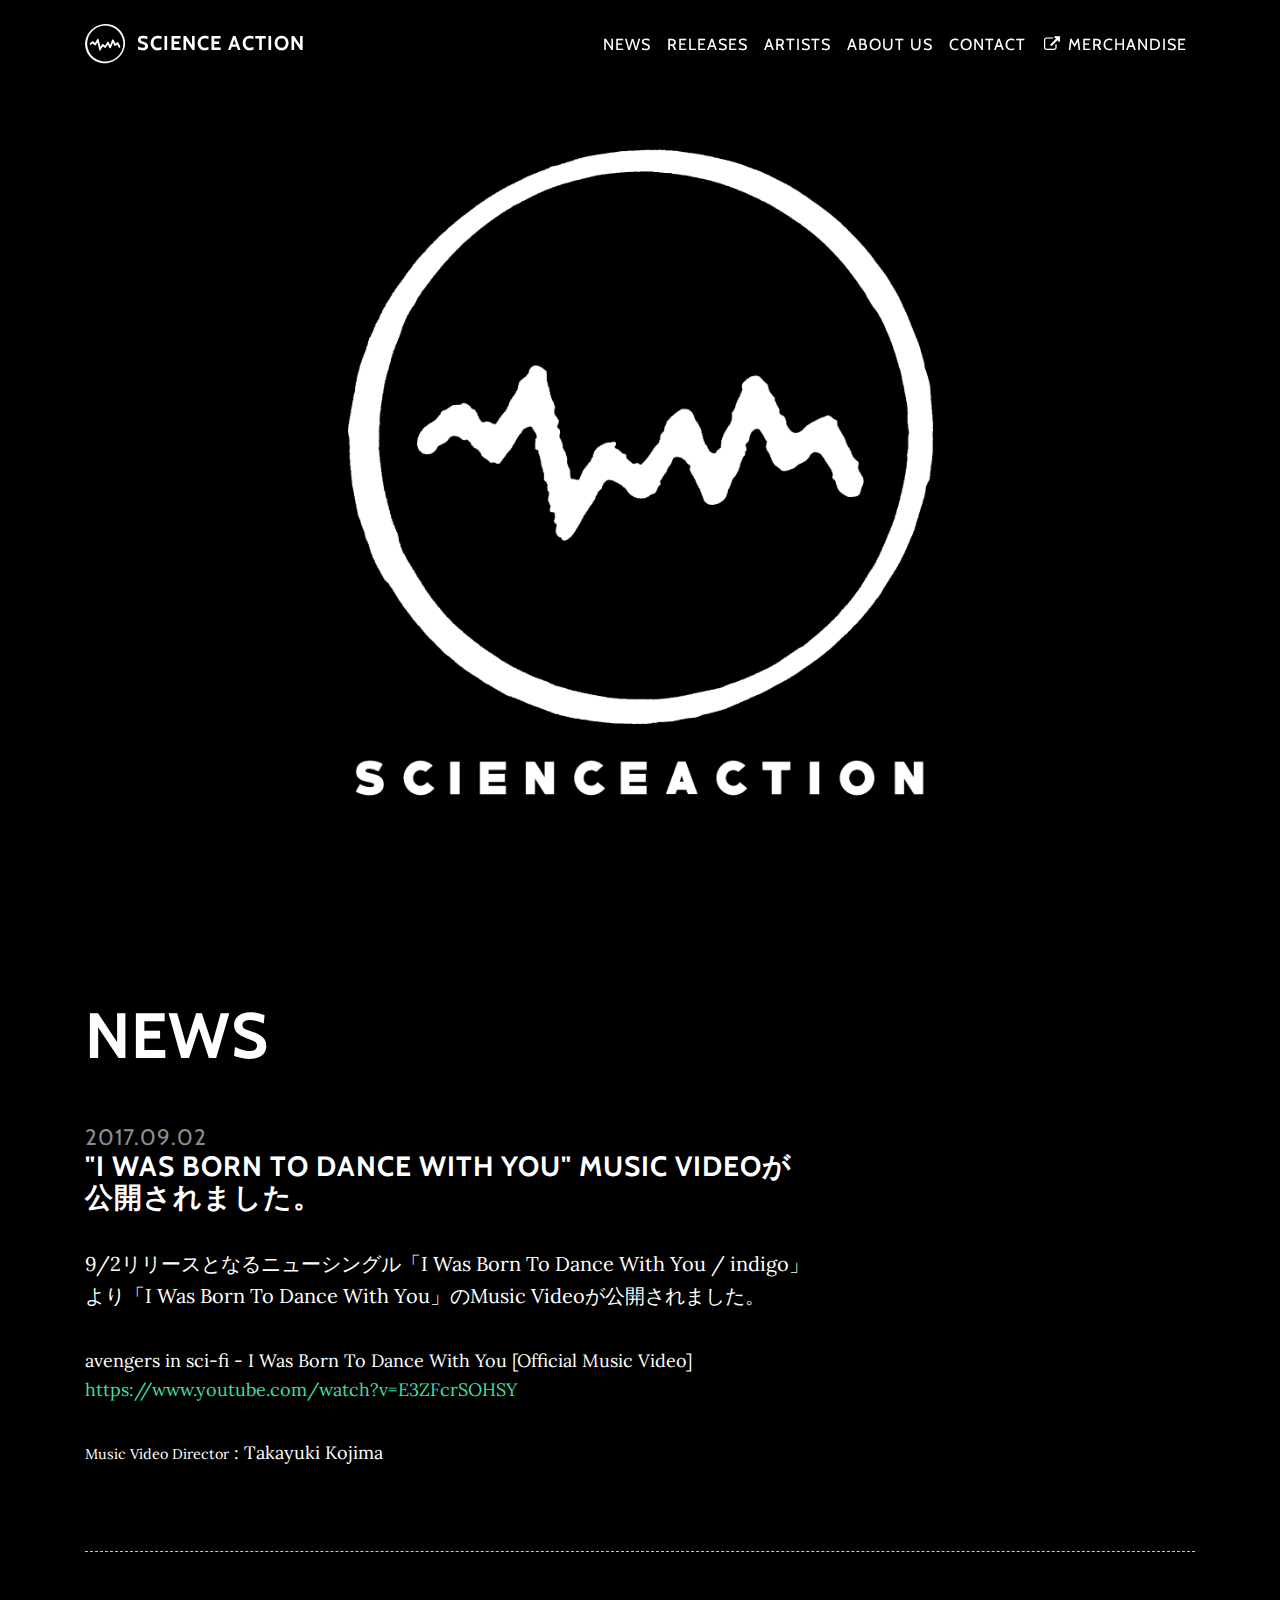
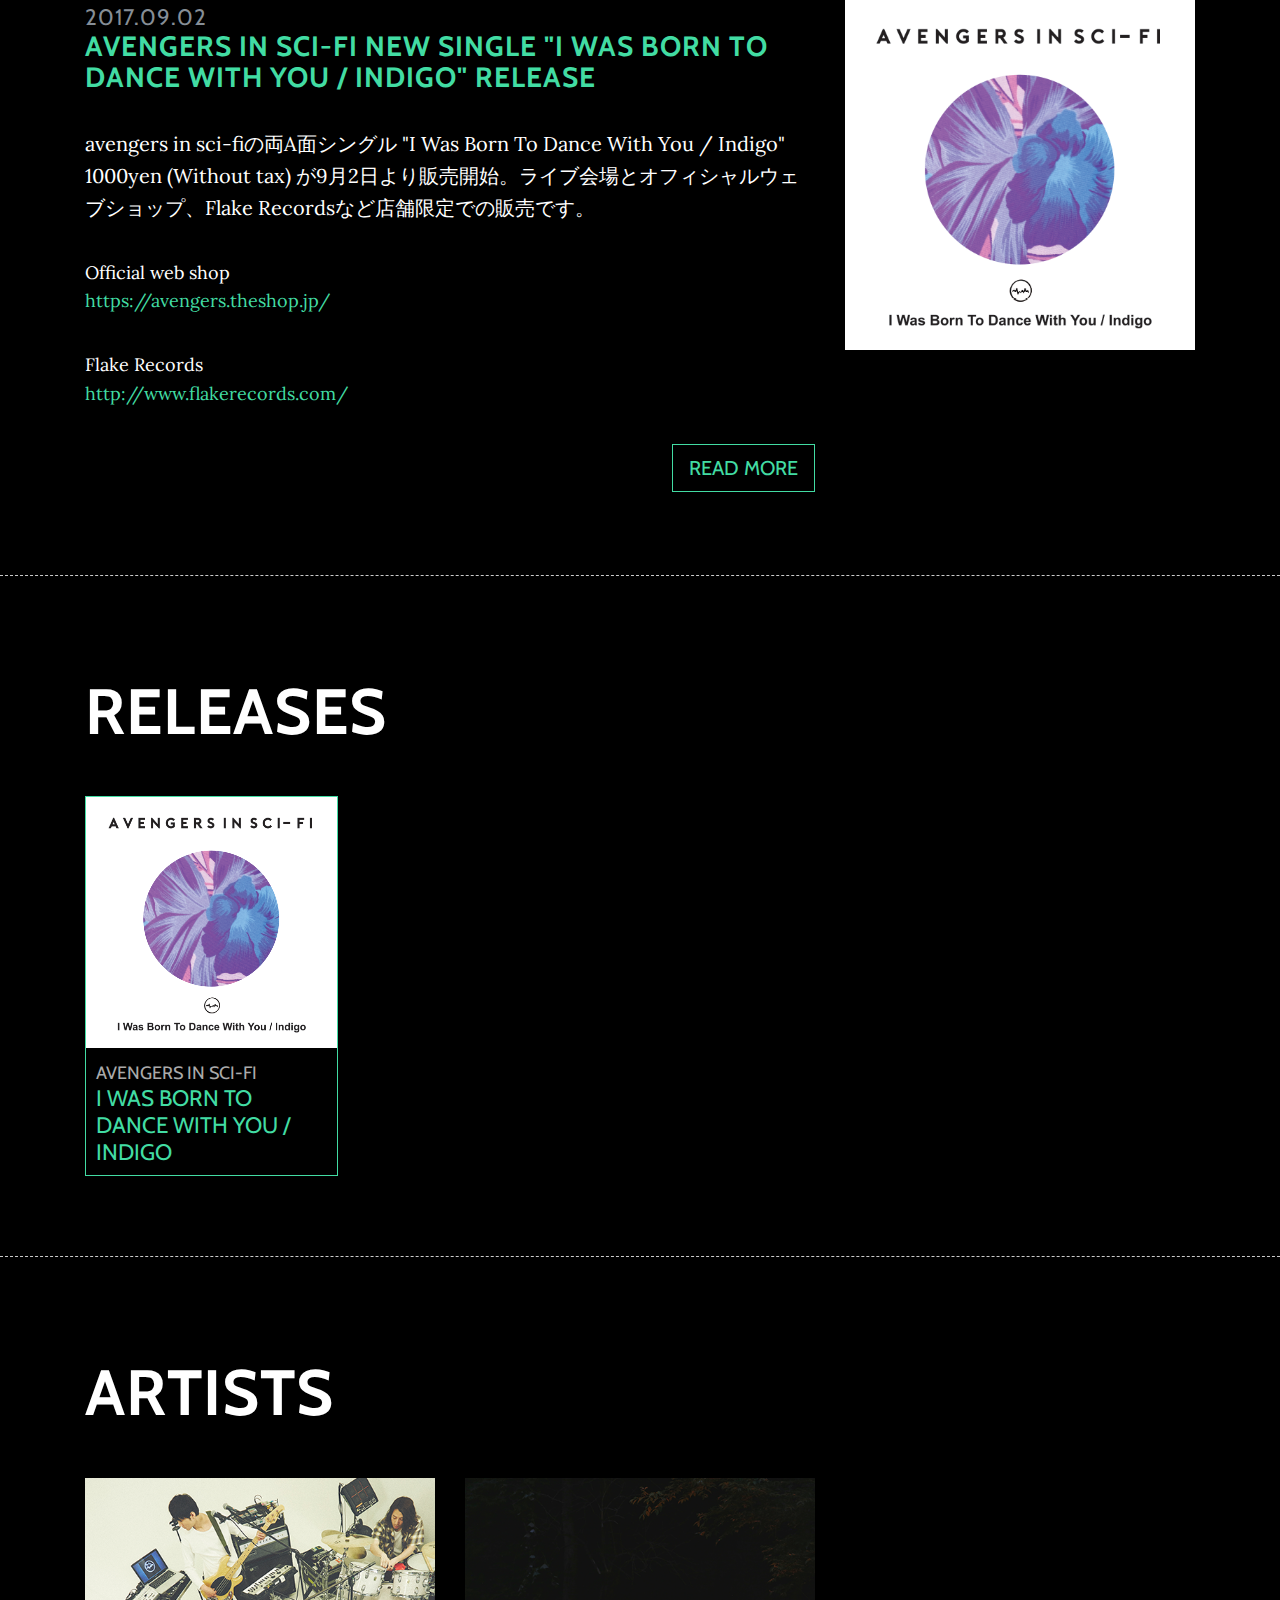
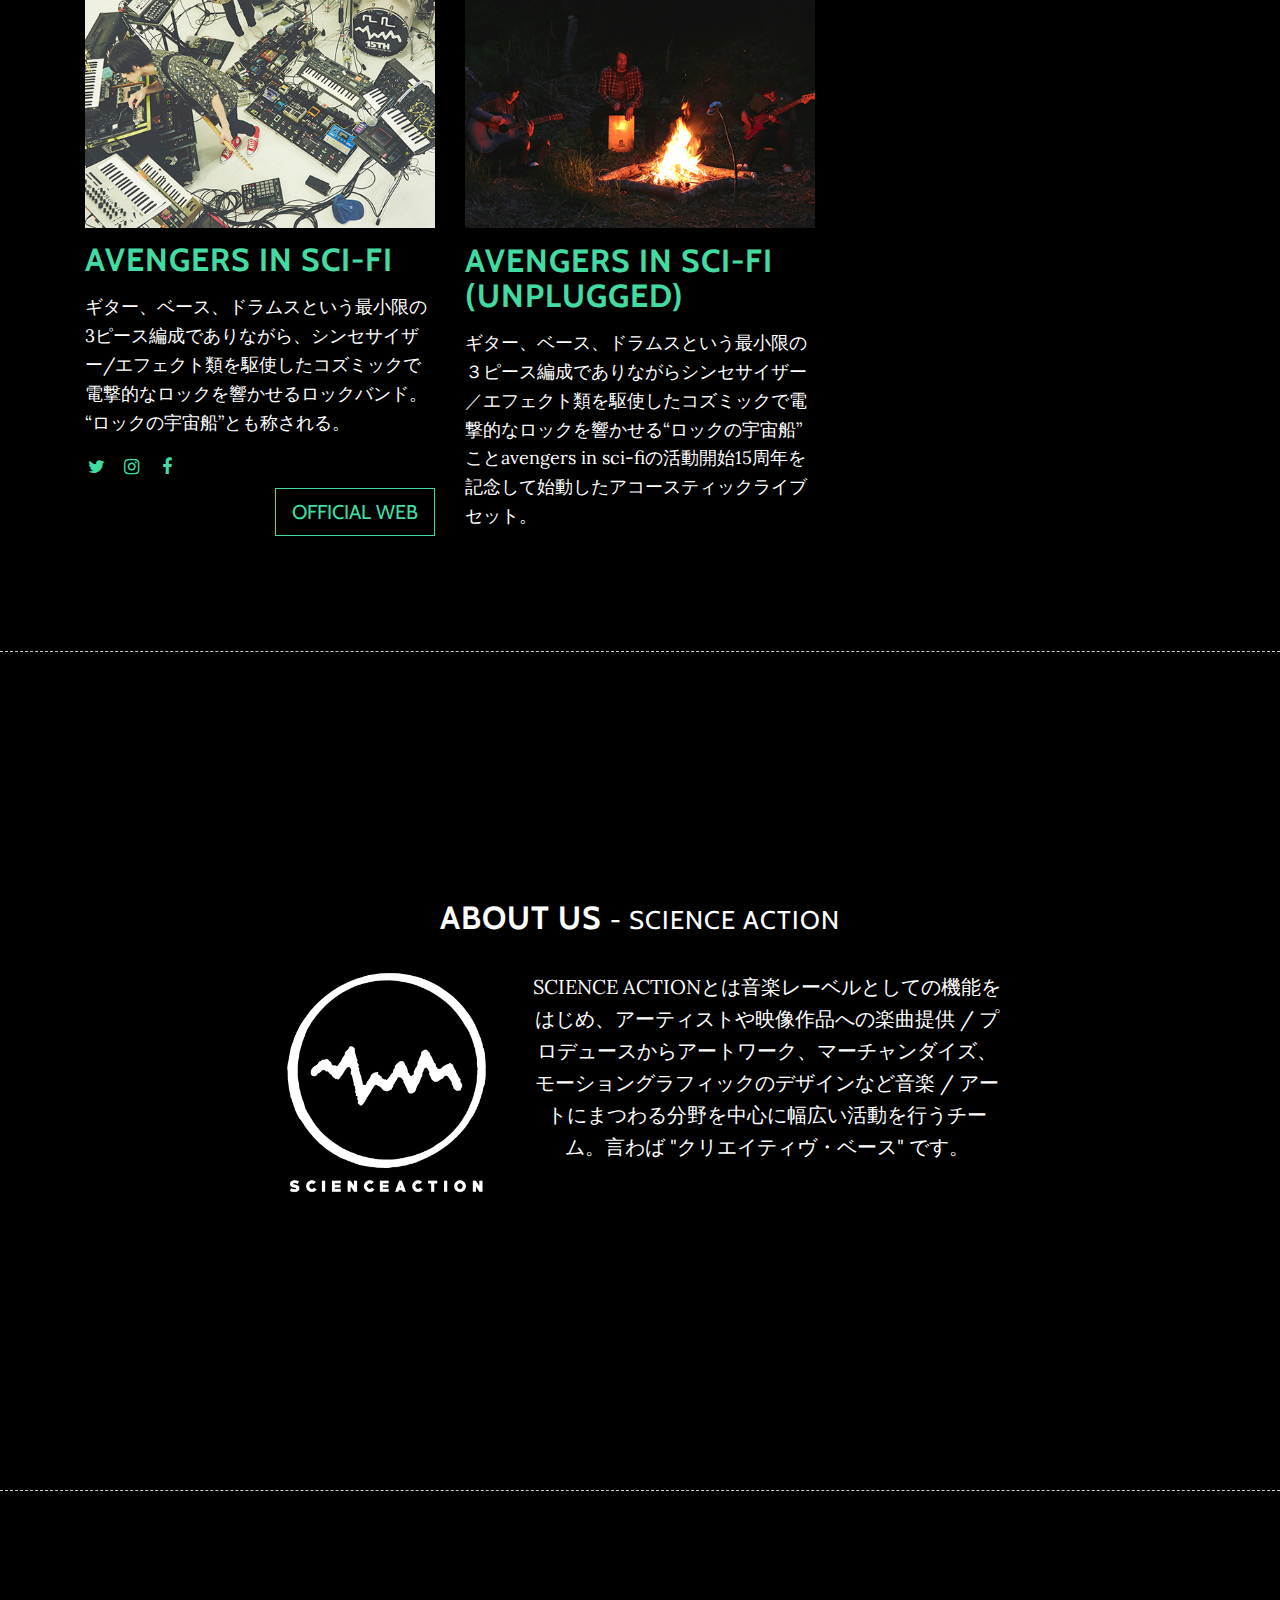
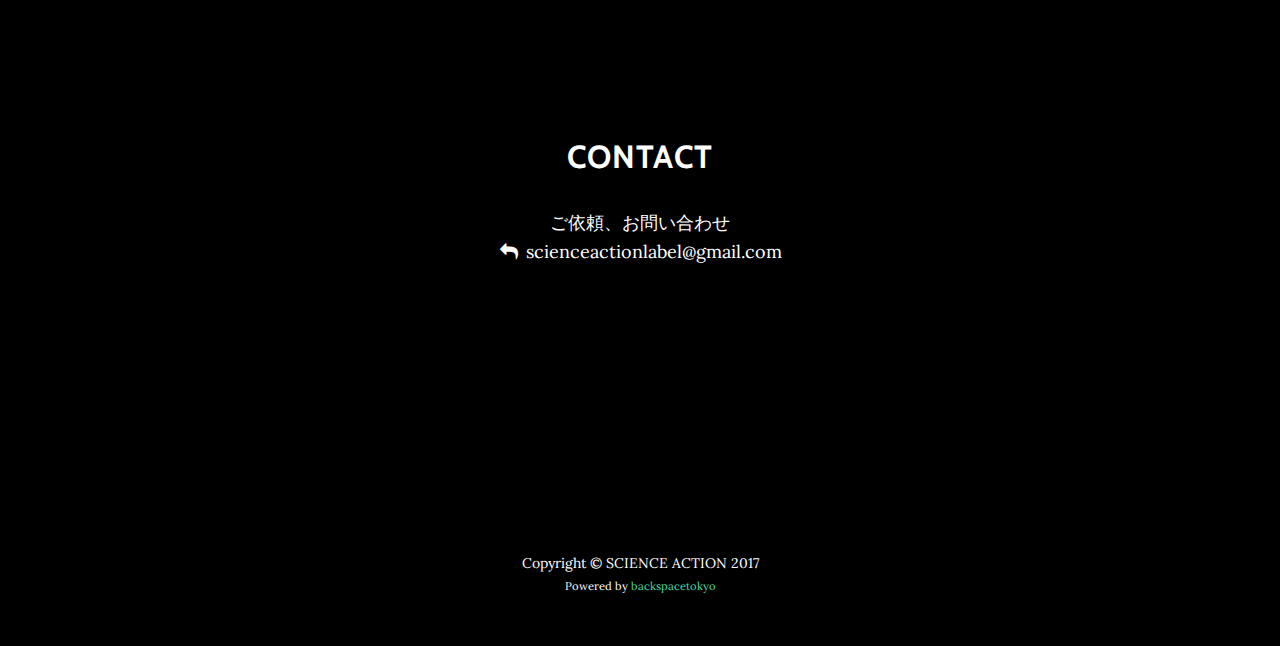
==== index.html @ fa3920c0 "tyoe" ====
<!DOCTYPE html>
<html lang="ja">
<head prefix="og: http://ogp.me/ns# fb: http://ogp.me/ns/fb# article: http://ogp.me/ns/article#">
<meta charset="utf-8">
<meta name="viewport" content="width=device-width, initial-scale=1, shrink-to-fit=no">
<meta name="description" content="SCIENCE ACTIONとは音楽レーベルとしての機能をはじめ、アーティストや映像作品への楽曲提供 / プロデュースからアートワーク、マーチャンダイズ、モーショングラフィックのデザインなど音楽 / アートにまつわる分野を中心に幅広い活動を行うチーム。言わばクリエイティヴ・ベースです。">
<title>SCIENCE ACTION</title>
<link href="vendor/bootstrap/css/bootstrap.min.css" rel="stylesheet">
<link href="vendor/font-awesome/css/font-awesome.min.css" rel="stylesheet" type="text/css">
<link href="https://fonts.googleapis.com/css?family=Lora:400,700,400italic,700italic" rel="stylesheet" type="text/css">
<link href='https://fonts.googleapis.com/css?family=Cabin:700' rel='stylesheet' type='text/css'>
<link href="assets/css/grayscale.min.css" rel="stylesheet">
<link href="assets/css/scienceaction.css" rel="stylesheet">
<link rel="apple-touch-icon" sizes="180x180" href="/apple-touch-icon.png">
<link rel="icon" type="image/png" sizes="32x32" href="/favicon-32x32.png">
<link rel="icon" type="image/png" sizes="16x16" href="/favicon-16x16.png">
<link rel="manifest" href="/manifest.json">
<link rel="mask-icon" href="/safari-pinned-tab.svg" color="#5bbad5">
<meta name="theme-color" content="#ffffff">

<meta property="og:title" content="avengers in sci-fi NEW Single I WAS BORN TO DANCE WITH YOU / INDIGO RELEASE :: News :: SCIENCE ACTION" />
<meta property="og:type" content="article" />
<meta property="og:url" content="http://scienceaction.net" />
<meta property="og:image" content="http://scienceaction.net/ogp.png" />
<meta property="og:site_name" content="SCIENCE ACTION" />
<meta property="og:description" content="SCIENCE ACTIONとは音楽レーベルとしての機能をはじめ、アーティストや映像作品への楽曲提供 / プロデュースからアートワーク、マーチャンダイズ、モーショングラフィックのデザインなど音楽 / アートにまつわる分野を中心に幅広い活動を行うチーム。言わばクリエイティヴ・ベースです。" />
<meta property="fb:app_id" content="1606292309392413" />
<meta name="twitter:card" content="summary_large_image">
<meta name="twitter:site" content="@avengers_info">
<meta name="twitter:creator" content="@motoishmz">
<meta name="twitter:title" content="SCIENCE ACTION">
<meta name="twitter:description" content="SCIENCE ACTIONとは音楽レーベルとしての機能をはじめ、アーティストや映像作品への楽曲提供 / プロデュースからアートワーク、マーチャンダイズ、モーショングラフィックのデザインなど音楽 / アートにまつわる分野を中心に幅広い活動を行うチーム。言わばクリエイティヴ・ベースです。">
<meta name="twitter:image" content="http://scienceaction.net/ogp.png">
</head>

<body id="page-top">

<!-- !Our header -->
<nav class="navbar navbar-expand-lg navbar-light fixed-top" id="mainNav">
<div class="container">
<a class="navbar-brand js-scroll-trigger" href="#page-top">
  <img src="assets/img/header-logo@2x.png" alt="SCIENCE ACTION" width="40" height="40">
  <strong>SCIENCE ACTION</strong>
   </a>
<button class="navbar-toggler navbar-toggler-right" type="button" data-toggle="collapse" data-target="#navbarResponsive" aria-controls="navbarResponsive" aria-expanded="false" aria-label="Toggle navigation">
Menu
<i class="fa fa-bars"></i>
</button>
<div class="collapse navbar-collapse" id="navbarResponsive">
<ul class="navbar-nav ml-auto">
<li class="nav-item"><a class="nav-link js-scroll-trigger" href="#news">News</a></li>
<li class="nav-item"><a class="nav-link js-scroll-trigger" href="#releases">Releases</a></li>
<li class="nav-item"><a class="nav-link js-scroll-trigger" href="#artists">Artists</a></li>
<li class="nav-item"><a class="nav-link js-scroll-trigger" href="#aboutus">About us</a></li>
<li class="nav-item"><a class="nav-link js-scroll-trigger" href="#contact">Contact</a></li>
<li class="nav-item"><a class="nav-link" rel="external" target="_blank" href="https://avengers.theshop.jp/"><i class="fa fa-external-link fa-fw"></i> Merchandise</a></li>
</ul>
</div>
</div>
</nav>
<!-- ･゜･*:.｡..:*･'｡. .｡.:*･゜･* -->



<!-- !Intro Header -->
<header class="masthead">
<div class="intro-body">
<div class="container">
<div class="row">
<div class="col-lg-8 mx-auto">
<h1 class="brand-heading"><img src="assets/img/logo-ca-1500x1500-white.png" alt="SCIENCE ACTION" /></h1>
</div>
</div>
</div>
</div>
</header>
<!-- ･゜･*:.｡..:*･'｡. .｡.:*･゜･* -->





<!-- !News -->
<section class="container marketing" id="news">
  <h2 class="headaer-ca-category">News</h2>


  <!-- section ==================== -->
  <div class="row featurette">

    <!-- title + text -->
    <div class="col-md-8">
      <h3 class="featurette-heading">
        
          <small class="text-muted">2017.09.02</small><br>
          "I Was Born To Dance With You" Music Videoが公開されました。
        
      </h3>

      <p class="lead">9/2リリースとなるニューシングル「I Was Born To Dance With You / indigo」より「I Was Born To Dance With You」のMusic Videoが公開されました。</p>
	  <p>
		avengers in sci-fi - I Was Born To Dance With You [Official Music Video]<br>
		<a href="https://www.youtube.com/watch?v=E3ZFcrSOHSY">https://www.youtube.com/watch?v=E3ZFcrSOHSY</a>
	  </p>
		<p><small>Music Video Director</small> : Takayuki Kojima</p>
    </div>

    <!-- image -->
    <div class="col-md-4 movie">
		<iframe width="560" height="315" src="https://www.youtube.com/embed/E3ZFcrSOHSY" frameborder="0" allowfullscreen></iframe>
    </div>
  </div>
  <hr class="featurette-divider">



	
	
  <div class="row featurette">
    <!-- title + text -->
    <div class="col-md-8">
      <h3 class="featurette-heading">
        <a href="news/20170902_i_was_born.html">
          <small class="text-muted">2017.09.02</small><br>
          avengers in sci-fi NEW Single "I Was Born to Dance With You / Indigo" Release
        </a>
      </h3>

      <p class="lead">avengers in sci-fiの両A面シングル 
"I Was Born To Dance With You / Indigo" 1000yen (Without tax) が9月2日より販売開始。ライブ会場とオフィシャルウェブショップ、Flake Recordsなど店舗限定での販売です。</p>

<p>Official web shop<br>
<a href="https://avengers.theshop.jp/">https://avengers.theshop.jp/</a></p>

<p>Flake Records<br>
<a href="http://www.flakerecords.com/">http://www.flakerecords.com/</a></p>
      <p class="text-right"><a href="news/20170902_i_was_born.html" class="btn btn-default btn-lg"><span>Read more</span></a></p>
    </div>

    <!-- image -->
    <div class="col-md-4">
      <a href="news/20170902_i_was_born.html"><img class="featurette-image img-fluid mx-auto" src="assets/img/avengers-i_wanna-500x500.png" alt="avengers in sci-fi NEW Single I WAS BORN TO DANCE WITH YOU / INDIGO RELEASE" width="100%"></a>
    </div>
  </div>
  <!-- hr class="featurette-divider" -->
  <!-- ☆.。.:*・゜=================== -->
</section><!-- /.container -->
<!-- ･゜･*:.｡..:*･'｡. .｡.:*･゜･* -->




 
<hr class="featurette-divider">






<!-- !Releases -->
<section id="releases" class="container">

<h2 class="headaer-ca-category">Releases</h2>
  <div class="row releases">

    <div class="col-lg-3 release">
      <p>
        <a href="releases/avengers_i_was_born.html">
        <img class="featurette-image img-fluid mx-auto" src="assets/img/avengers-i_wanna-500x500.png" alt="avengers in sci-fi I Was Born to Dance With You / Indigo" width="100%">
        <span class="text">
          <small>avengers in sci-fi</small><br>
          I Was Born to Dance With You / Indigo
        </span>
        </a>
      </p>
    </div><!-- /.col-lg-4 -->

  </div><!-- /.row -->
  
</section>
<!-- ･゜･*:.｡..:*･'｡. .｡.:*･゜･* -->





<hr class="featurette-divider">




<!-- !Artists -->
<section id="artists" class="container">
<h2 class="headaer-ca-category">Artists</h2>

  <!-- Three columns of text below the carousel -->
  <div class="row">

    <div class="col-lg-4 artist">
      <h2>
        <a href="http://avengers.jp/">
        <img src="assets/img/upload/thumb-avengers.png" alt="avengers in sci-fi" width="100%">
        avengers in sci-fi
        </a>
      </h2>
      <p>ギター、ベース、ドラムスという最小限の3ピース編成でありながら、シンセサイザー/エフェクト類を駆使したコズミックで電撃的なロックを響かせるロックバンド。“ロックの宇宙船”とも称される。</p>
	<p class="artist-sns">
		<a href="https://twitter.com/avengers_info"><i class="fa fa-twitter fa-fw"></i></a>
		<a href="https://www.instagram.com/avengers_in_sci_fi/"><i class="fa fa-instagram fa-fw"></i></a>
		<a href="https://www.facebook.com/avengers.japan/"><i class="fa fa-facebook fa-fw"></i></a>
	</p>
      <p class="text-right"><a href="http://avengers.jp/" class="btn btn-default btn-lg"><span>Official Web</span></a></p>
    </div><!-- /.col-lg-4 -->

    <div class="col-lg-4 artist">
      <h2>
        <a href="http://avengers.jp/">
        <img src="assets/img/upload/thumb-avengers-unplugged.png" alt="avengers in sci-fi UNPLUGGED" width="100%">
        avengers in sci-fi (UNPLUGGED)
        </a>
      </h2>

      <p>ギター、ベース、ドラムスという最小限の３ピース編成でありながらシンセサイザー／エフェクト類を駆使したコズミックで電撃的なロックを響かせる“ロックの宇宙船”ことavengers in sci-fiの活動開始15周年を記念して始動したアコースティックライブセット。</p>
    </div><!-- /.col-lg-4 -->
  </div><!-- /.row -->


</section><!-- /.container -->
<!-- ･゜･*:.｡..:*･'｡. .｡.:*･゜･* -->




<hr class="featurette-divider"> 




<!-- !About us  -->
<section id="aboutus" class="content-section text-center">
<div class="container">
<div class="row">
<div class="col-lg-8 mx-auto">
<h2>About us  <small> - SCIENCE ACTION</small></h2>

  <div class="row featurette">
    <!-- image -->
    <div class="col-md-4" style="margin-bottom:3rem">
      <img class="featurette-image img-fluid mx-auto" src="assets/img/logo-ca-1500x1500-white.png" alt="SCIENCE ACTION" width="100%">
    </div>

    <!-- title + text -->
    <div class="col-md-8">
      <p class="lead">SCIENCE ACTIONとは音楽レーベルとしての機能をはじめ、アーティストや映像作品への楽曲提供 / プロデュースからアートワーク、マーチャンダイズ、モーショングラフィックのデザインなど音楽 / アートにまつわる分野を中心に幅広い活動を行うチーム。言わば "クリエイティヴ・ベース" です。</p>
    </div>

  </div>
</div>
</div>
</div>
</section>
<!-- ･゜･*:.｡..:*･'｡. .｡.:*･゜･* -->




<hr class="featurette-divider"> 




<!-- !Contact  -->
<section id="contact" class="content-section text-center">
<div class="container">
<div class="row">
<div class="col-lg-8 mx-auto">
<h2>Contact</h2>
<p>
  ご依頼、お問い合わせ<br>
  <i class="fa fa-mail-reply fa-fw"></i> scienceactionlabel@gmail.com
</p>
</div>
</div>
</div>
</section>
<!-- ･゜･*:.｡..:*･'｡. .｡.:*･゜･* -->





<!-- !Our footer -->
<footer>
<div class="container text-center">
<p>
	Copyright &copy; SCIENCE ACTION 2017<br>
	<small>Powered by <a href="http://backspace.tokyo">backspacetokyo</a></small>
</p>
</div>
</footer>
<!-- ･゜･*:.｡..:*･'｡. .｡.:*･゜･* -->


<script src="vendor/jquery/jquery.min.js"></script>
<script src="vendor/popper/popper.min.js"></script>
<script src="vendor/bootstrap/js/bootstrap.min.js"></script>
<script src="vendor/jquery-easing/jquery.easing.min.js"></script>
<script src="assets/js/grayscale.min.js"></script>
<script src="assets/js/scienceaction.js"></script>
<script>
  (function(i,s,o,g,r,a,m){i['GoogleAnalyticsObject']=r;i[r]=i[r]||function(){
  (i[r].q=i[r].q||[]).push(arguments)},i[r].l=1*new Date();a=s.createElement(o),
  m=s.getElementsByTagName(o)[0];a.async=1;a.src=g;m.parentNode.insertBefore(a,m)
  })(window,document,'script','https://www.google-analytics.com/analytics.js','ga');

  ga('create', 'UA-105416184-1', 'auto');
  ga('send', 'pageview');

</script>
</body>
</html>
---- assets/css/grayscale.min.css ----
/*!
 * Start Bootstrap - Grayscale v4.0.0-beta (https://startbootstrap.com/template-overviews/grayscale)
 * Copyright 2013-2017 Start Bootstrap
 * Licensed under MIT (https://github.com/BlackrockDigital/startbootstrap-grayscale/blob/master/LICENSE)
 */body{font-family:Lora,'Helvetica Neue',Helvetica,Arial,sans-serif;position:relative;width:100%;height:100%;color:#fff;background-color:#000}html{width:100%;height:100%}h1,h2,h3,h4,h5,h6{font-family:Cabin,'Helvetica Neue',Helvetica,Arial,sans-serif;font-weight:700;margin:0 0 35px;letter-spacing:1px;text-transform:uppercase}p{font-size:16px;line-height:1.5;margin:0 0 25px}@media (min-width:768px){p{font-size:18px;line-height:1.6;margin:0 0 35px}}a{-webkit-transition:all .2s ease-in-out;-moz-transition:all .2s ease-in-out;transition:all .2s ease-in-out;color:#42dca3}a:focus,a:hover{text-decoration:none;color:#1d9b6c}#mainNav{font-family:Cabin,'Helvetica Neue',Helvetica,Arial,sans-serif;margin-bottom:0;text-transform:uppercase;border-bottom:1px solid rgba(255,255,255,.3);background-color:#000}#mainNav .navbar-toggler{font-size:14px;padding:11px;color:#fff;border:1px solid #fff}#mainNav .navbar-brand{font-weight:700}#mainNav a{color:#fff}#mainNav .navbar-nav .nav-item{-webkit-transition:background .3s ease-in-out;-moz-transition:background .3s ease-in-out;transition:background .3s ease-in-out}#mainNav .navbar-nav .nav-item:hover{color:fade(white,80%);outline:0;background-color:transparent}#mainNav .navbar-nav .nav-item:active,#mainNav .navbar-nav .nav-item:focus{outline:0;background-color:transparent}@media (min-width:992px){#mainNav{padding-top:20px;padding-bottom:20px;-webkit-transition:background .3s ease-in-out,padding-top .3s ease-in-out,padding-bottom .3s;-moz-transition:background .3s ease-in-out,padding-top .3s ease-in-out,padding-bottom .3s;transition:background .3s ease-in-out,padding-top .3s ease-in-out,padding-bottom .3s;letter-spacing:1px;border-bottom:none;background:0 0}#mainNav.navbar-shrink{padding-top:10px;padding-bottom:10px;border-bottom:1px solid rgba(255,255,255,.3);background:#000}#mainNav .nav-link.active{outline:0;background-color:rgba(255,255,255,.3)}#mainNav .nav-link.active:hover{color:#fff}}.masthead{display:table;width:100%;height:auto;padding:200px 0;text-align:center;color:#fff;background:no-repeat bottom center scroll;background-color:#000;-webkit-background-size:cover;-moz-background-size:cover;-o-background-size:cover;background-size:cover}.masthead .intro-body{display:table-cell;vertical-align:middle}.masthead .intro-body .brand-heading{font-size:50px}.masthead .intro-body .intro-text{font-size:18px}@media (min-width:768px){.masthead{height:100%;padding:0}.masthead .intro-body .brand-heading{font-size:100px}.masthead .intro-body .intro-text{font-size:22px}}.btn-circle{font-size:26px;width:55px;height:55px;margin-top:15px;line-height:38px;-webkit-transition:background .3s ease-in-out;-moz-transition:background .3s ease-in-out;transition:background .3s ease-in-out;color:#fff;border:2px solid #fff;border-radius:100%!important;background:0 0}.btn-circle:focus,.btn-circle:hover{color:#fff;outline:0;background:rgba(255,255,255,.1)}.content-section{padding-top:150px;padding-bottom:150px}.download-section{color:#fff;background:url(../img/downloads-bg.jpg) no-repeat center center scroll;background-color:#000;-webkit-background-size:cover;-moz-background-size:cover;-o-background-size:cover;background-size:cover}#map{width:100%;height:300px}@media (min-width:992px){.content-section{padding-top:200px;padding-bottom:200px}#map{height:350px}}.btn{font-family:Cabin,'Helvetica Neue',Helvetica,Arial,sans-serif;font-weight:400;-webkit-transition:all .3s ease-in-out;-moz-transition:all .3s ease-in-out;transition:all .3s ease-in-out;text-transform:uppercase;border-radius:0}.btn-default{color:#42dca3;border:1px solid #42dca3;background-color:transparent}.btn-default:focus,.btn-default:hover{color:#000;border:1px solid #42dca3;outline:0;background-color:#42dca3}ul.banner-social-buttons{margin-top:0}@media (max-width:1199px){ul.banner-social-buttons{margin-top:15px}}@media (max-width:767px){ul.banner-social-buttons li{display:block;margin-bottom:20px;padding:0}ul.banner-social-buttons li:last-child{margin-bottom:0}}footer{padding:50px 0}footer p{font-size:14px;margin:0}::-moz-selection{background:#fcfcfc;background:rgba(255,255,255,.2);text-shadow:none}::selection{background:#fcfcfc;background:rgba(255,255,255,.2);text-shadow:none}img::selection{background:0 0}img::-moz-selection{background:0 0}body{-webkit-tap-highlight-color:rgba(255,255,255,.2)}
---- assets/css/scienceaction.css ----
/* Header  -------- */
.navbar .navbar-brand img {
  display:inline-block;
  margin-right: 6px;
  position: relative;
  top:-1px;
}


/* Intro Header -------- */
.masthead .brand-heading img {
  width:90%;
  margin-top:80px;
}
@media (max-width: 768px) {
  .masthead {
	padding-top:150px;
	padding-bottom:100px;
  }
  .masthead .brand-heading img {
	margin-top:0;
  }
}


/* ... -------- */
.featurette-divider {
  margin: 3rem 0; /* Space out the Bootstrap <hr> more */
  display:block;
  border-top:1px dashed #cacaca;
}

.headaer-ca-category {
  font-size:4rem;
  margin:50px 0;
  padding-top:50px;
}




/* !Artist ---------- */

.artist,
.release {
  margin-bottom:2rem;
}
.artist h2{
  margin-bottom:1rem;
}
.artist h2 img{
  display: inline-block;
  margin-bottom:0.9rem;
}
.artist h2 a{
  display: inline-block;
}
.artist h2 a small{
  color:#aaa;
}

.releases {
  margin-right:-10px;
}

.release p {
  margin:0;
  margin-right:1px;
  padding:0 !important;
}
.release span.text {
  display:block;
  padding:10px;
  font-size:1.4rem;
  line-height:1.2;
}
.release span.text small{
  color:#aaa;
}



/* @Our hover style ------- */


.release p,
ul.sidenav a {
   font-family: 'Cabin', 'Helvetica Neue', Helvetica, Arial, sans-serif;
  font-weight: 400;
  -webkit-transition: all 0.3s ease-in-out;
  -moz-transition: all 0.3s ease-in-out;
  transition: all 0.3s ease-in-out;
  text-transform: uppercase;
  border-radius: 0;
  color: #42DCA3;
  border: 1px solid #42DCA3;
  background-color: transparent;
}
.release p:hover,
.release p:focus,
ul.sidenav a:hover,
ul.sidenav a:focus {
    color: black;
    border: 1px solid #42DCA3;
    outline: none;
    background-color: #42DCA3;
}




/* !Single page article ----------- */
article {
  margin:0 auto;
}
article .featurette-heading small {
  display:inline-block;
  font-size:1.4rem;
  margin-bottom:1rem;
}
article .mastimage {
  text-align:center;
  margin-bottom: 2rem;
}
article .mastimage img {
  width:100%;
}

.content-section.page {
  padding-top:0;
}

.to_top_page {
  margin-top:5rem;
  margin-bottom:5rem;
}



.page article .featurette-heading {
	font-size:1.75rem;
}


p.credit small {
	color:#aaa;
}

/* nav 
ul.sidenav {
  list-style: none;
  margin:0;
  padding:0;
}

ul.sidenav li {
  clear:both;
  margin-bottom:1rem;
}
ul.sidenav li a {
  display:block;
  padding:5px;
}
ul.sidenav li img {
  width:100px;
  height:100px;
  display:block;
  float:left;
}
ul.sidenav li span {
  display:block;
}
*/







.artistmast {
  width:100%;
  height:100%;
  text-align: center;
  margin-bottom: 4rem;
}

.artistmast.avengers {
  display:table;
  background: url(../img/upload/avengers.png) no-repeat center center scroll;
  -webkit-background-size: cover;
    -moz-background-size: cover;
    -o-background-size: cover;
  
  background-size:cover;
}
.artistmast .title {
  display:table-cell;
   vertical-align: middle;
}
.artistmast .title span{
  /*display: inline-block;*/
  background-color:#42dca3;
  font-size:4rem;
}
@media (max-width: 768px) {
	.artistmast .title span {
		font-size:2.5rem;
	}
}
.artistmast .title span{
  /*display: inline-block;*/
  background-color:#42dca3;
}
.artistmast .title span strong{
  display: inline-block;
  background-color:#42dca3;
  /*font-size: 60%;*/
  margin-bottom: 30px
}


table.release-detail {
  font-family: 'Helvetica Neue', Helvetica, Arial, sans-serif;
  width:100%;
  border-top:1px dotted #999;
  border-bottom:1px dotted #999;
  margin-bottom: 4rem;
}
table.release-detail th,
table.release-detail td {
  padding:7px 10px;
}
table.release-detail th {
  width:5rem;
  color:#42dca3;
  font-size:0.7rem;
  letter-spacing: 1px;
}

.artist-info h3 {
  font-size:1.4rem;
}
.artist-info h3 small{
  padding: 5px;
  display: inline-block;
  /*margin-bottom:10px;*/
  background-color: #42dca3;
}
.artist-info .artist-avatar {
  font-family: 'Helvetica Neue', Helvetica, Arial, sans-serif;
  font-size:1.4rem;
}
.artist-info .artist-avatar p {
  margin-bottom: 20px;
}
.artist-info .artist-avatar img{
  width:100%;
  display:inline-block;
  margin-bottom: 10px;
}
.artist-info .text p{
  font-size:0.8rem;
}

.artist .artist-sns {
	margin:-1.2rem 0 0.4rem ;
}
.artist .artist-sns a {
	margin-right:7px;
}







/*
  Thanks startbootstrap-agency,
  https://github.com/BlackrockDigital/startbootstrap-agency/blob/master/css/agency.css
*/

.timeline {
  position: relative;
  padding: 0;
  list-style: none; }
  .timeline:before {
    position: absolute;
    top: 0;
    bottom: 0;
    left: 40px;
    width: 2px;
    margin-left: -1.5px;
    content: '';
    background-color: #f1f1f1; }
  .timeline > li {
    position: relative;
    min-height: 50px;
    margin-bottom: 50px; }
    .timeline > li:after, .timeline > li:before {
      display: table;
      content: ' '; }
    .timeline > li:after {
      clear: both; }
    .timeline > li .timeline-panel {
      position: relative;
      float: right;
      width: 100%;
      padding: 0 20px 0 100px;
      text-align: left; }
      .timeline > li .timeline-panel:before {
        right: auto;
        left: -15px;
        border-right-width: 15px;
        border-left-width: 0; }
      .timeline > li .timeline-panel:after {
        right: auto;
        left: -14px;
        border-right-width: 14px;
        border-left-width: 0; }
    .timeline > li .timeline-image {
      position: absolute;
      z-index: 100;
      left: 0;
      width: 80px;
      height: 80px;
      margin-left: 0;
      text-align: center;
      color: white;
      background-color: black;
      /*border: 1px solid #f1f1f1;*/
      border-radius: 100%;
       }
      .timeline > li .timeline-image h4 {
        font-size: 10px;
        line-height: 14px;
        margin-top: 12px; }
    .timeline > li.timeline-inverted > .timeline-panel {
      float: right;
      padding: 0 20px 0 100px;
      text-align: left; }
      .timeline > li.timeline-inverted > .timeline-panel:before {
        right: auto;
        left: -15px;
        border-right-width: 15px;
        border-left-width: 0; }
      .timeline > li.timeline-inverted > .timeline-panel:after {
        right: auto;
        left: -14px;
        border-right-width: 14px;
        border-left-width: 0; }
    .timeline > li:last-child {
      margin-bottom: 0; }
  .timeline .timeline-heading h4 {
    margin-top: 0;
    color: inherit; }
    .timeline .timeline-heading h4.subheading {
      text-transform: none; }
  .timeline .timeline-body > ul,
  .timeline .timeline-body > p {
    margin-bottom: 0; }

@media (min-width: 768px) {
  .timeline:before {
    left: 50%; }
  .timeline > li {
    min-height: 100px;
    margin-bottom: 100px; }
    .timeline > li .timeline-panel {
      float: left;
      width: 41%;
      padding: 0 20px 20px 30px;
      text-align: right; }
    .timeline > li .timeline-image {
      left: 50%;
      width: 100px;
      height: 100px;
      margin-left: -50px; }
      .timeline > li .timeline-image h4 {
        font-size: 13px;
        line-height: 18px;
        margin-top: 16px; }
    .timeline > li.timeline-inverted > .timeline-panel {
      float: right;
      padding: 0 30px 20px 20px;
      text-align: left; } }

@media (min-width: 992px) {
  .timeline > li {
    min-height: 150px; }
    .timeline > li .timeline-panel {
      padding: 0 20px 20px; }
    .timeline > li .timeline-image {
      width: 150px;
      height: 150px;
      margin-left: -75px; }
      .timeline > li .timeline-image h4 {
        font-size: 18px;
        line-height: 26px;
        margin-top: 30px; }
    .timeline > li.timeline-inverted > .timeline-panel {
      padding: 0 20px 20px; } }

@media (min-width: 1200px) {
  .timeline > li {
    min-height: 170px; }
    .timeline > li .timeline-panel {
      padding: 0 20px 20px 100px; }
    .timeline > li .timeline-image {
      width: 170px;
      height: 170px;
      margin-left: -85px; }
      .timeline > li .timeline-image h4 {
        margin-top: 40px; }
    .timeline > li.timeline-inverted > .timeline-panel {
      padding: 0 100px 20px 20px; } }



article.aboutus {
  margin-top: 10rem;
}
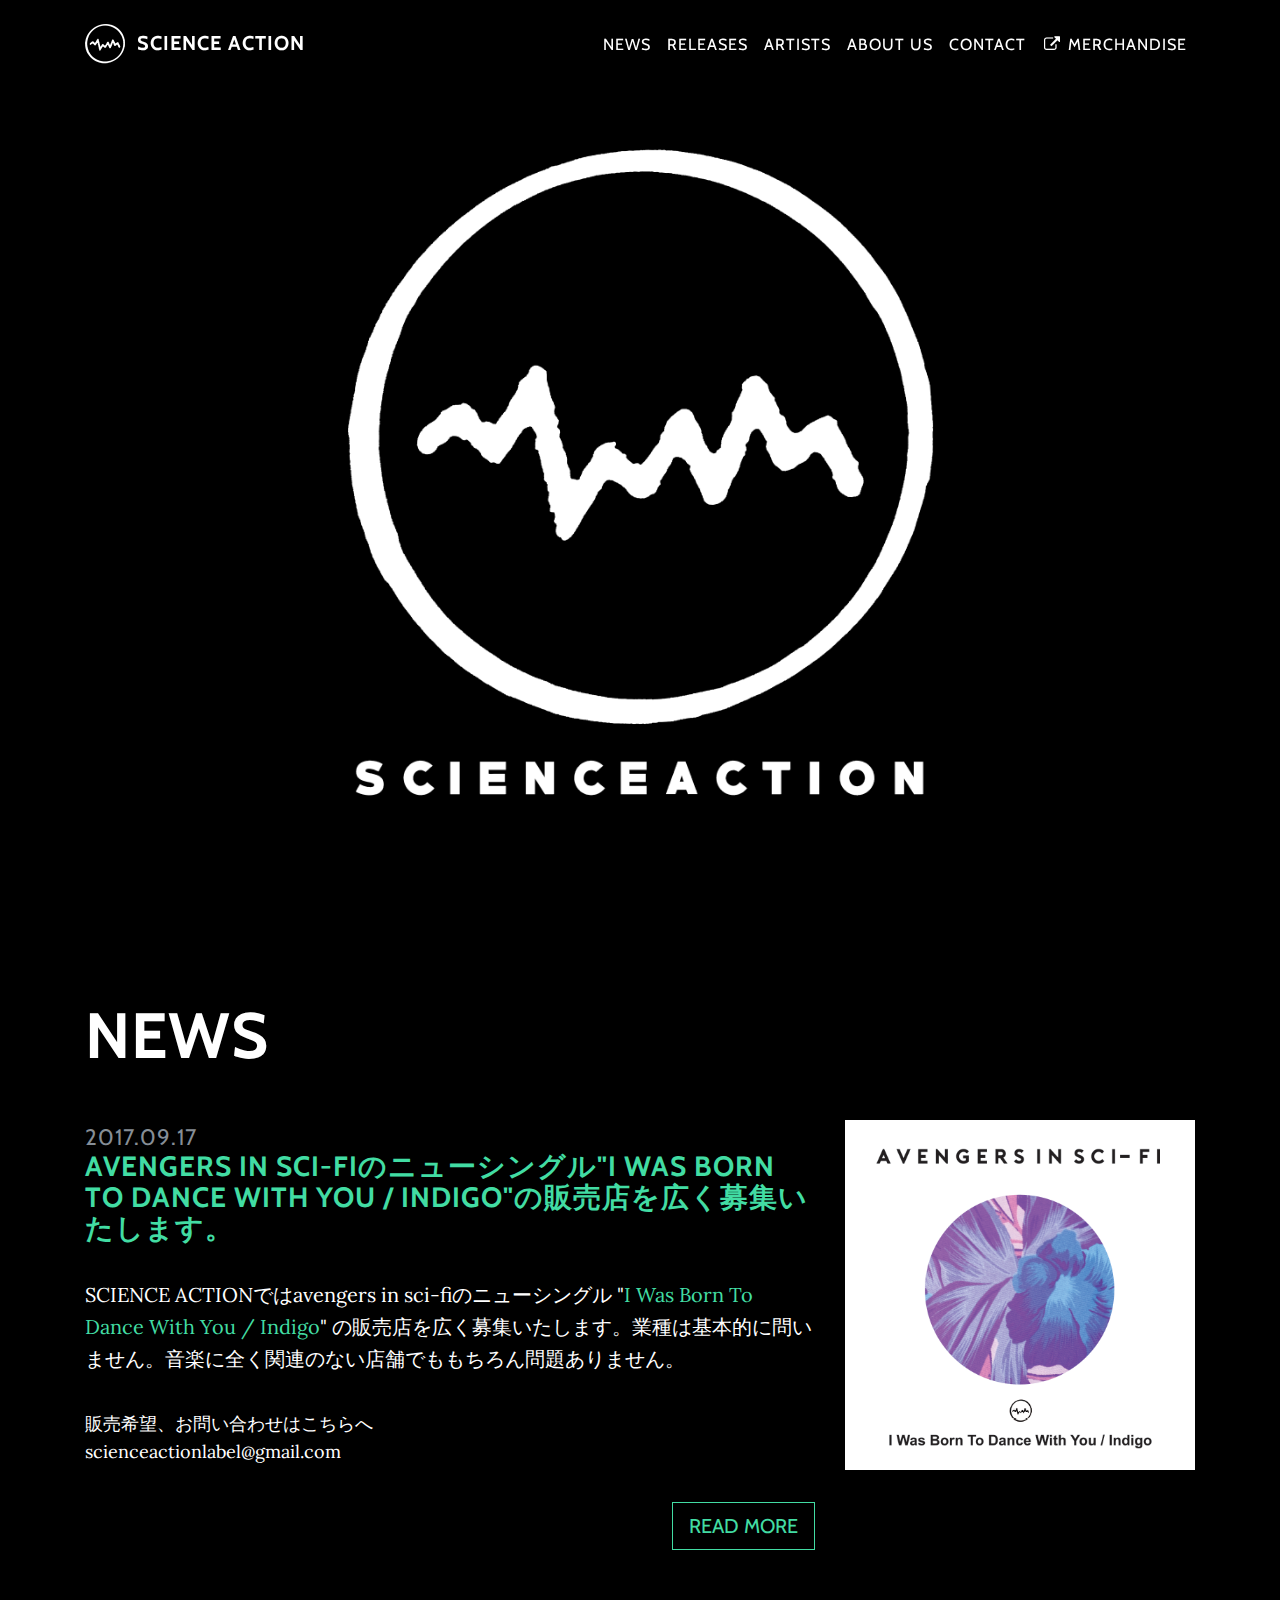
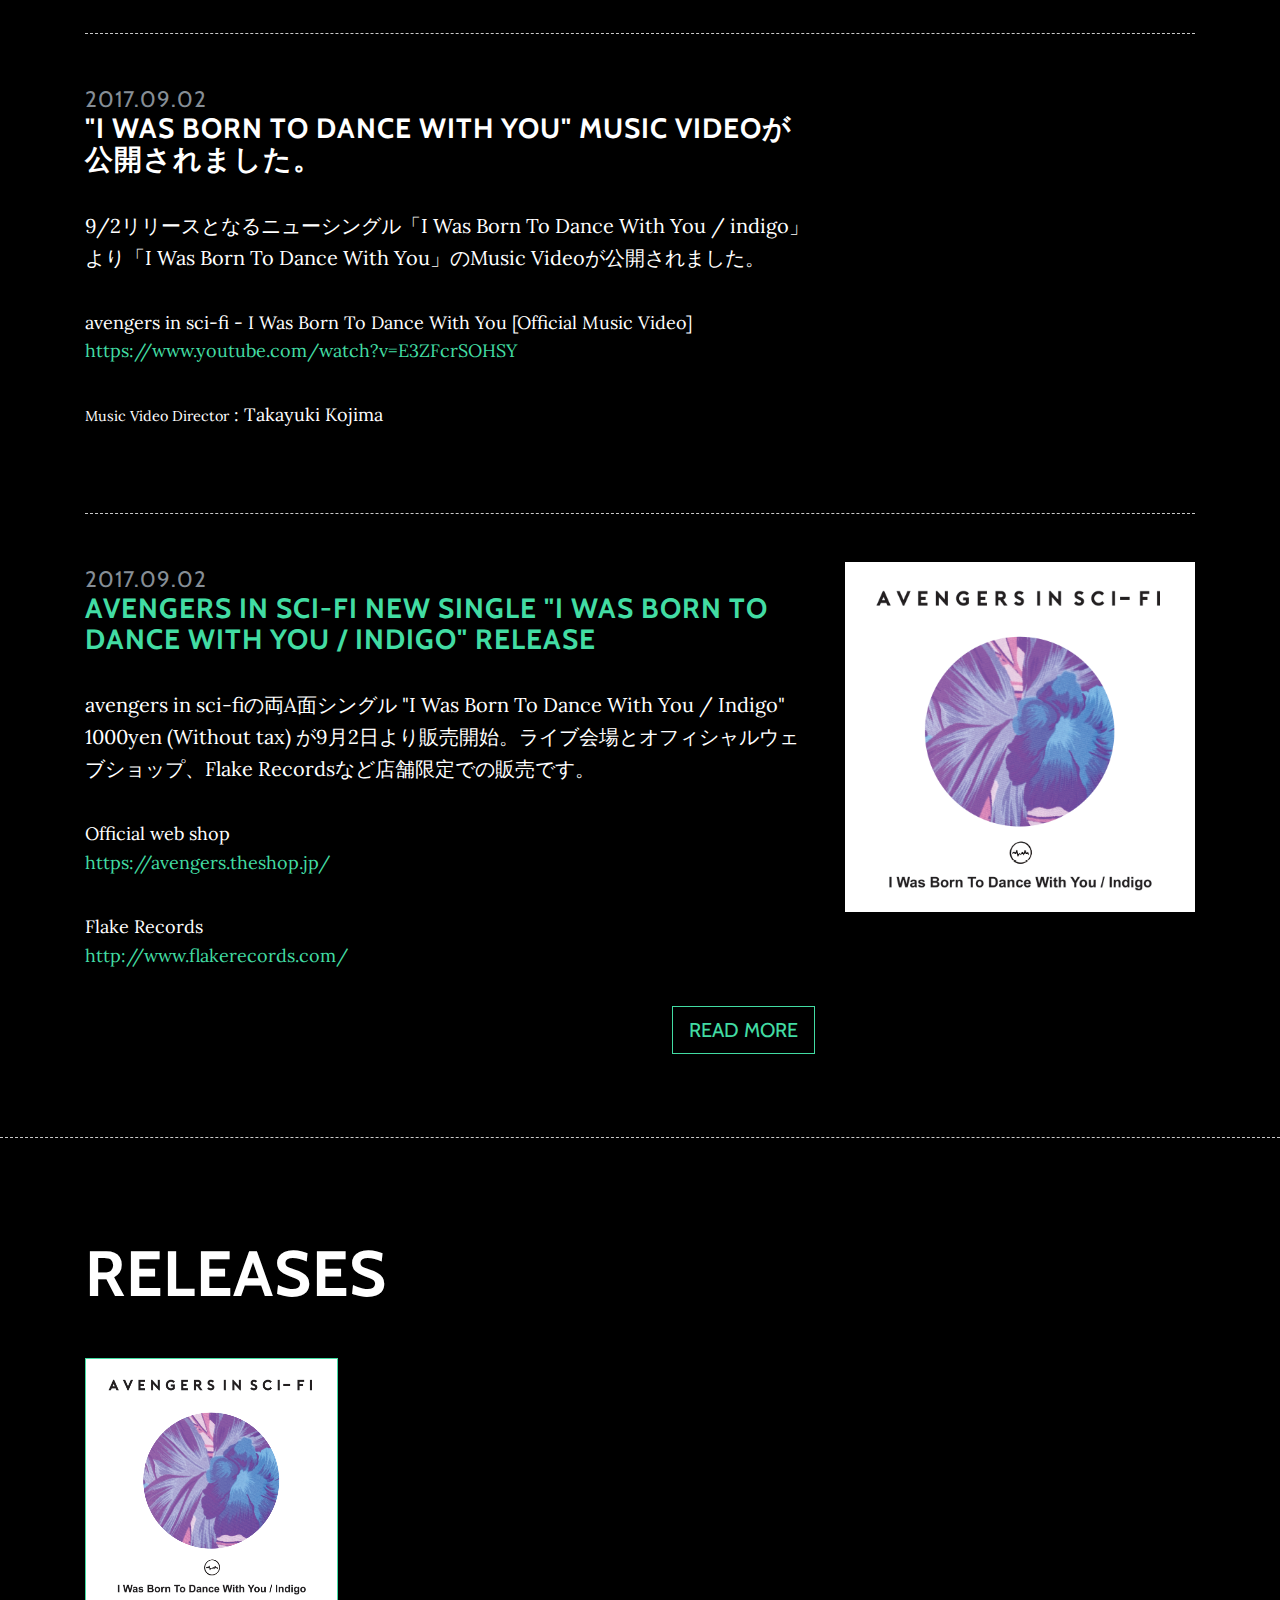
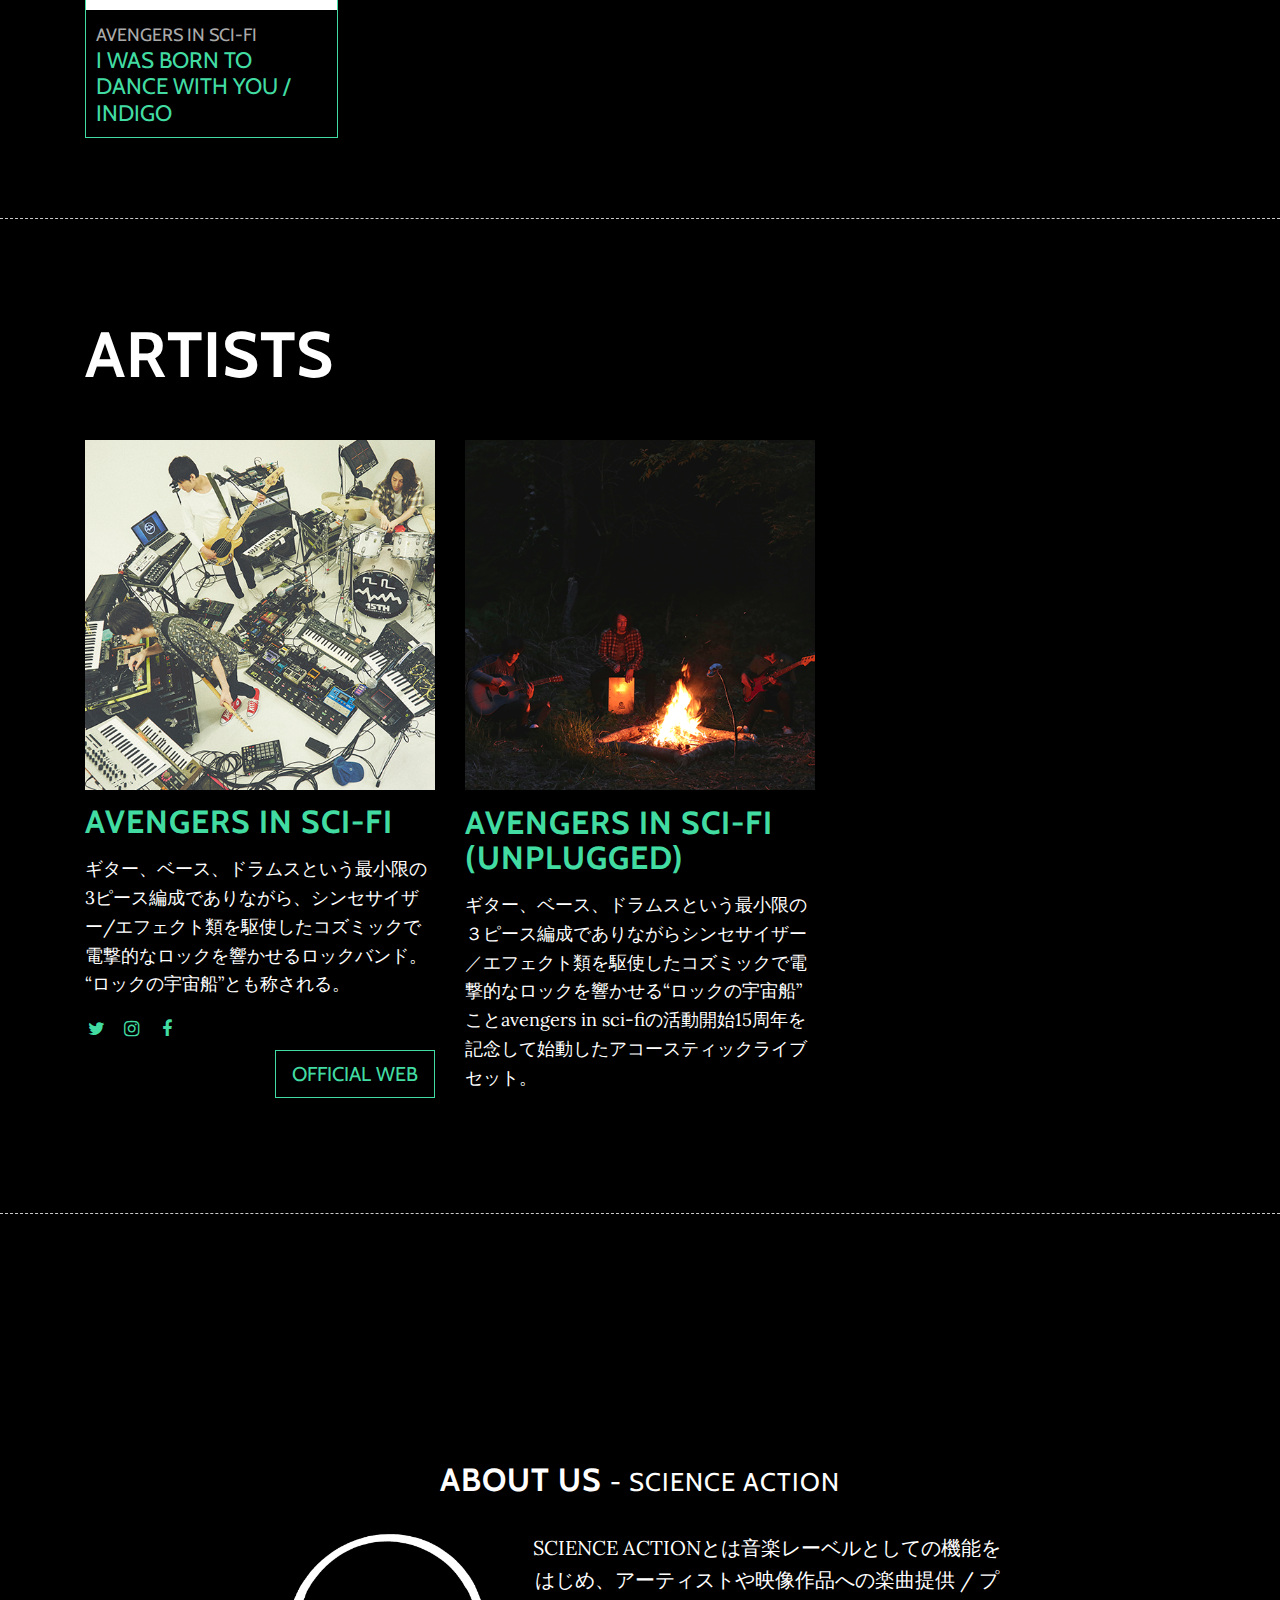
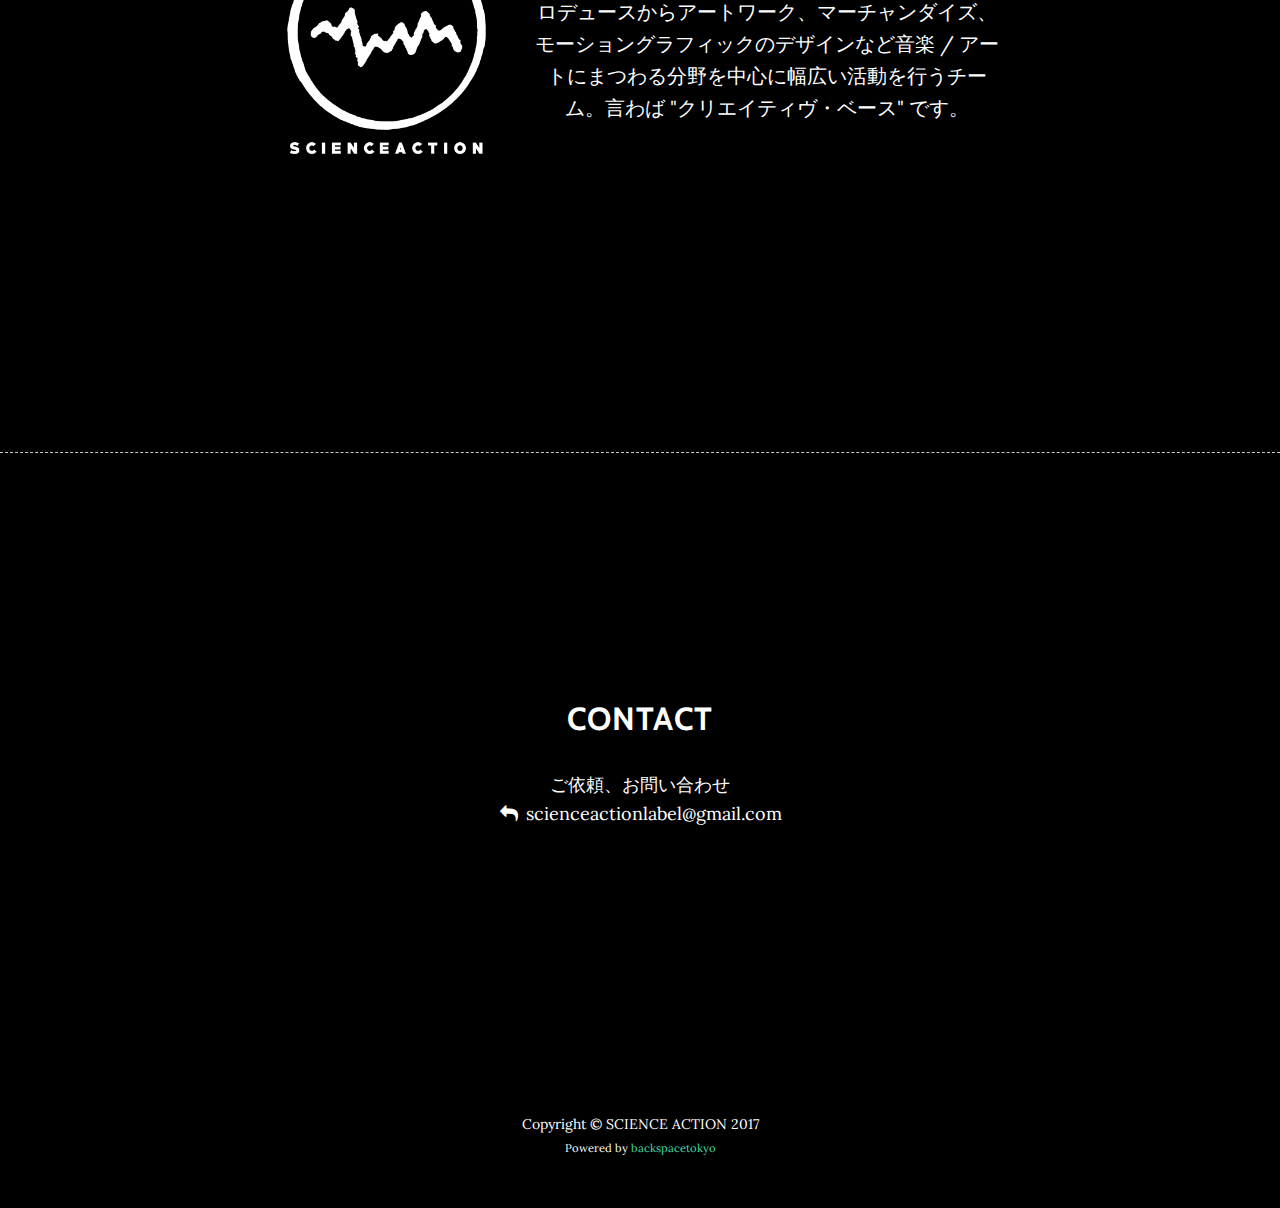
==== commit 1cc7a2c9: "add we want you" ====
--- a/index.html
+++ b/index.html
@@ -87,6 +87,34 @@
 
   <!-- section ==================== -->
   <div class="row featurette">
+    <!-- title + text -->
+    <div class="col-md-8">
+      <h3 class="featurette-heading">
+        <a href="news/20170917_we_want_you.html">
+          <small class="text-muted">2017.09.17</small><br>
+          avengers in sci-fiのニューシングル"I Was Born To Dance With You / Indigo"の販売店を広く募集いたします。
+        </a>
+      </h3>
+
+      <p class="lead">SCIENCE ACTIONではavengers in sci-fiのニューシングル "<a href="./releases/avengers_i_was_born.html">I Was Born To Dance With You / Indigo</a>" の販売店を広く募集いたします。業種は基本的に問いません。音楽に全く関連のない店舗でももちろん問題ありません。</p>
+
+      <p>販売希望、お問い合わせはこちらへ<br>
+      scienceactionlabel@gmail.com</p>
+
+      <p class="text-right"><a href="news/20170917_we_want_you.html" class="btn btn-default btn-lg"><span>Read more</span></a></p>
+    </div>
+
+    <!-- image -->
+    <div class="col-md-4">
+      <a href="news/20170902_i_was_born.html"><img class="featurette-image img-fluid mx-auto" src="assets/img/avengers-i_wanna-500x500.png" alt="avengers in sci-fi NEW Single I WAS BORN TO DANCE WITH YOU / INDIGO RELEASE" width="100%"></a>
+    </div>
+  </div>
+  <hr class="featurette-divider">
+
+
+
+
+  <div class="row featurette">
 
     <!-- title + text -->
     <div class="col-md-8">
@@ -98,16 +126,16 @@
       </h3>
 
       <p class="lead">9/2リリースとなるニューシングル「I Was Born To Dance With You / indigo」より「I Was Born To Dance With You」のMusic Videoが公開されました。</p>
-	  <p>
-		avengers in sci-fi - I Was Born To Dance With You [Official Music Video]<br>
-		<a href="https://www.youtube.com/watch?v=E3ZFcrSOHSY">https://www.youtube.com/watch?v=E3ZFcrSOHSY</a>
-	  </p>
-		<p><small>Music Video Director</small> : Takayuki Kojima</p>
+    <p>
+    avengers in sci-fi - I Was Born To Dance With You [Official Music Video]<br>
+    <a href="https://www.youtube.com/watch?v=E3ZFcrSOHSY">https://www.youtube.com/watch?v=E3ZFcrSOHSY</a>
+    </p>
+    <p><small>Music Video Director</small> : Takayuki Kojima</p>
     </div>
 
     <!-- image -->
     <div class="col-md-4 movie">
-		<iframe width="560" height="315" src="https://www.youtube.com/embed/E3ZFcrSOHSY" frameborder="0" allowfullscreen></iframe>
+    <iframe width="560" height="315" src="https://www.youtube.com/embed/E3ZFcrSOHSY" frameborder="0" allowfullscreen></iframe>
     </div>
   </div>
   <hr class="featurette-divider">
--- a/assets/css/scienceaction.css
+++ b/assets/css/scienceaction.css
@@ -425,3 +425,10 @@
 }
 
 
+
+
+blockquote.blockquote {
+  padding:0 30px 0;
+  border-left:4px solid gray;
+  font-size:0.95rem;
+}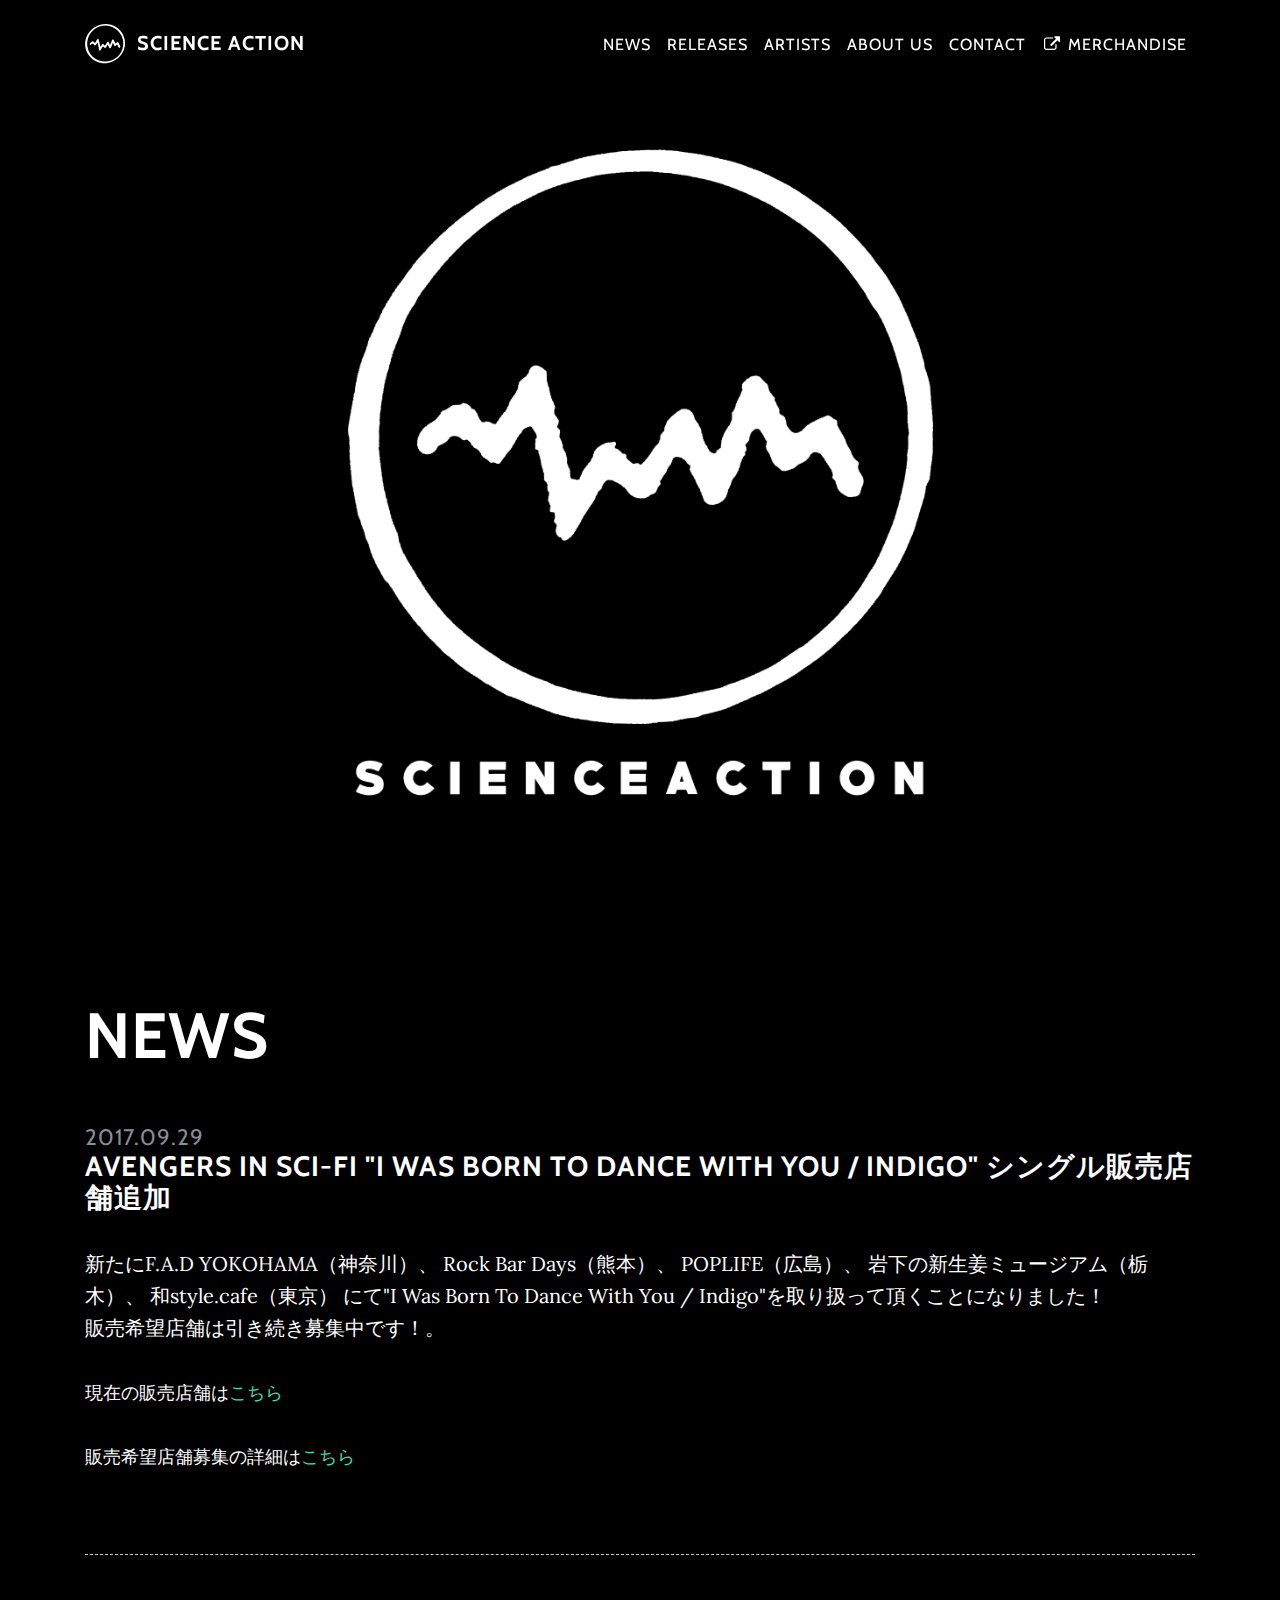
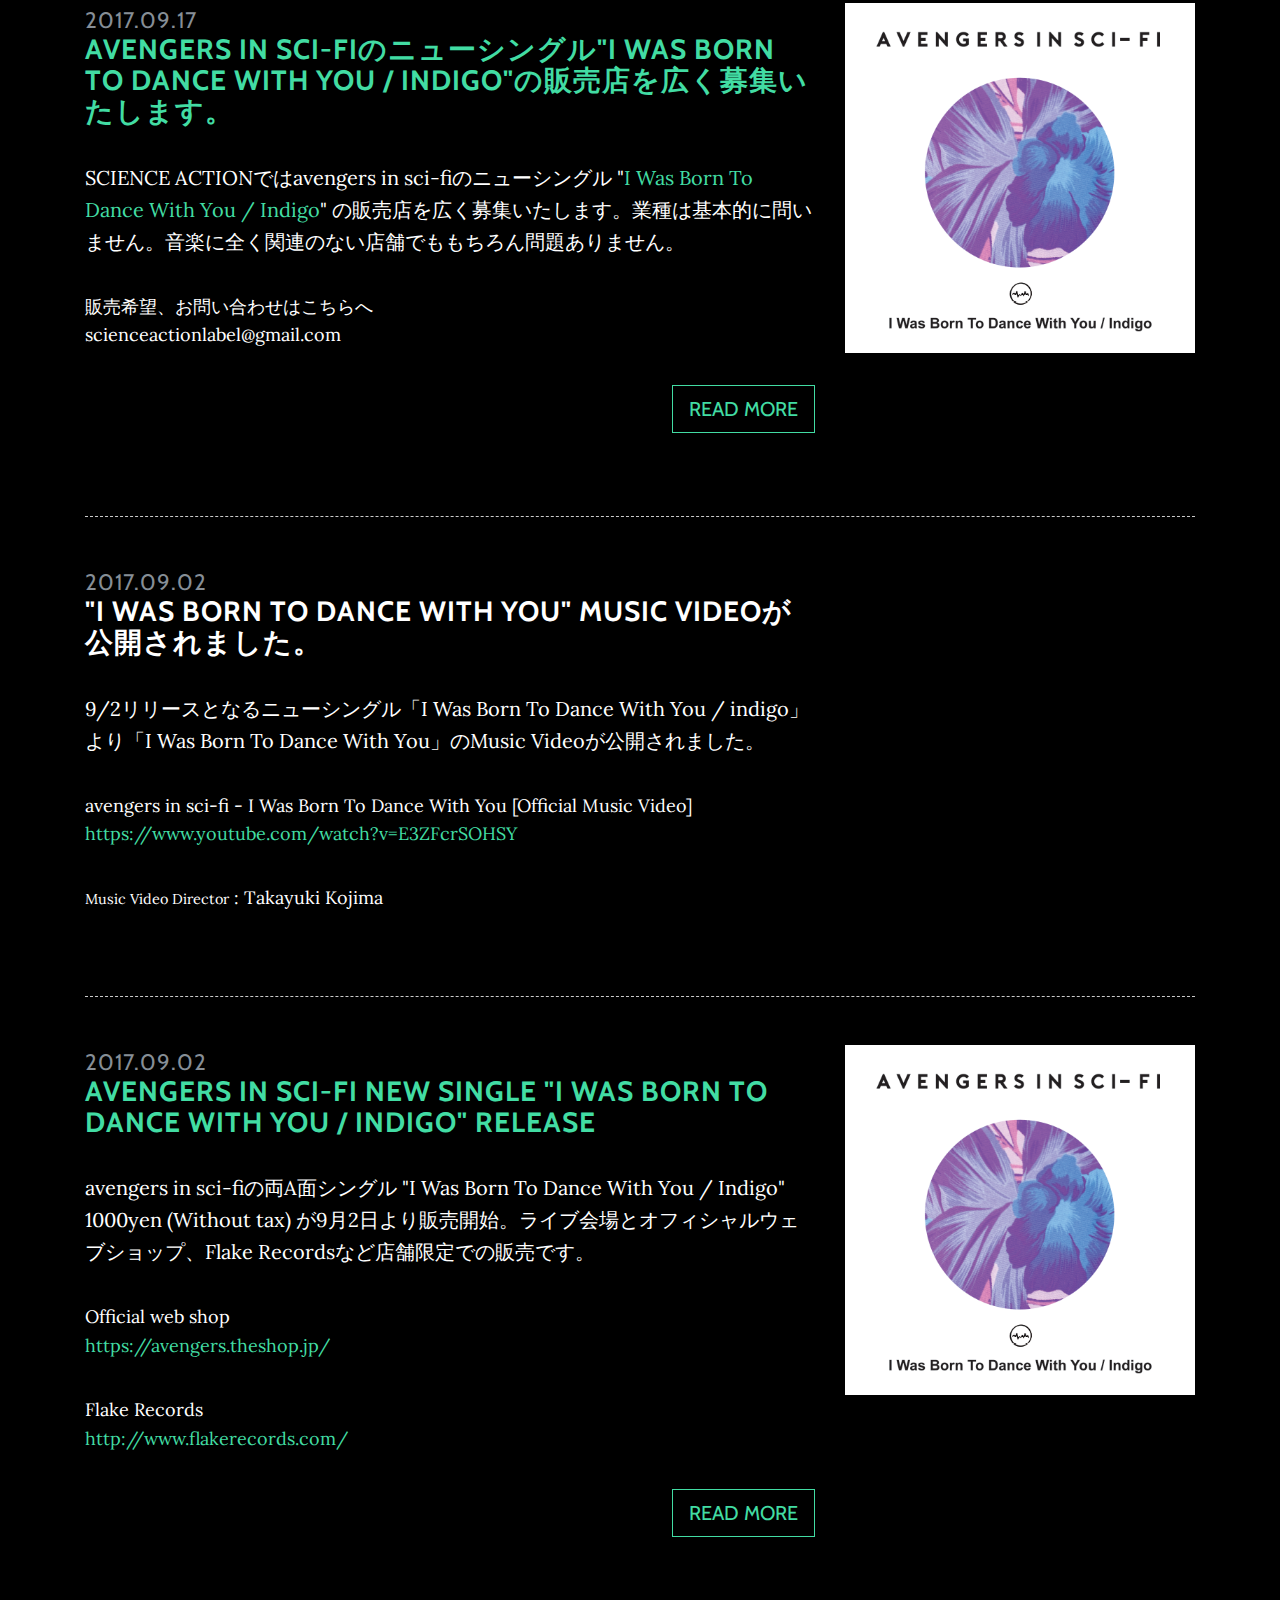
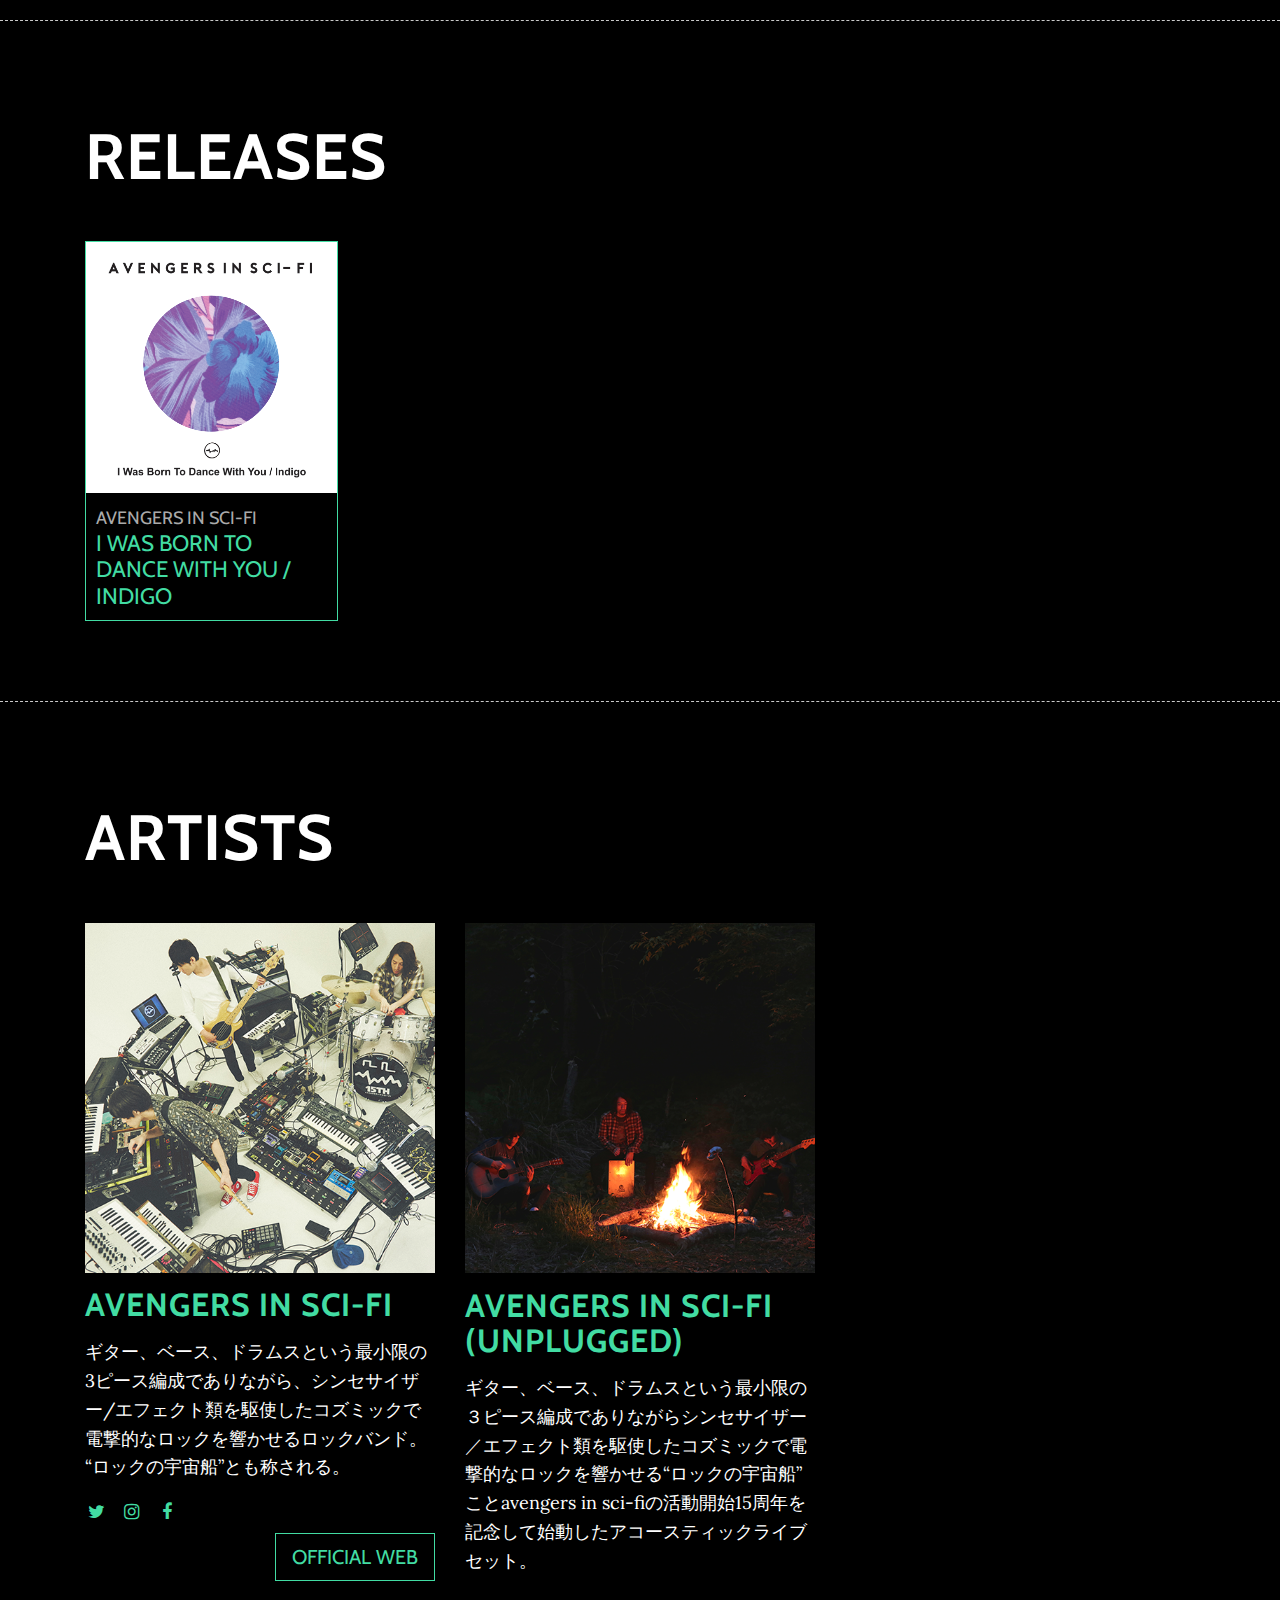
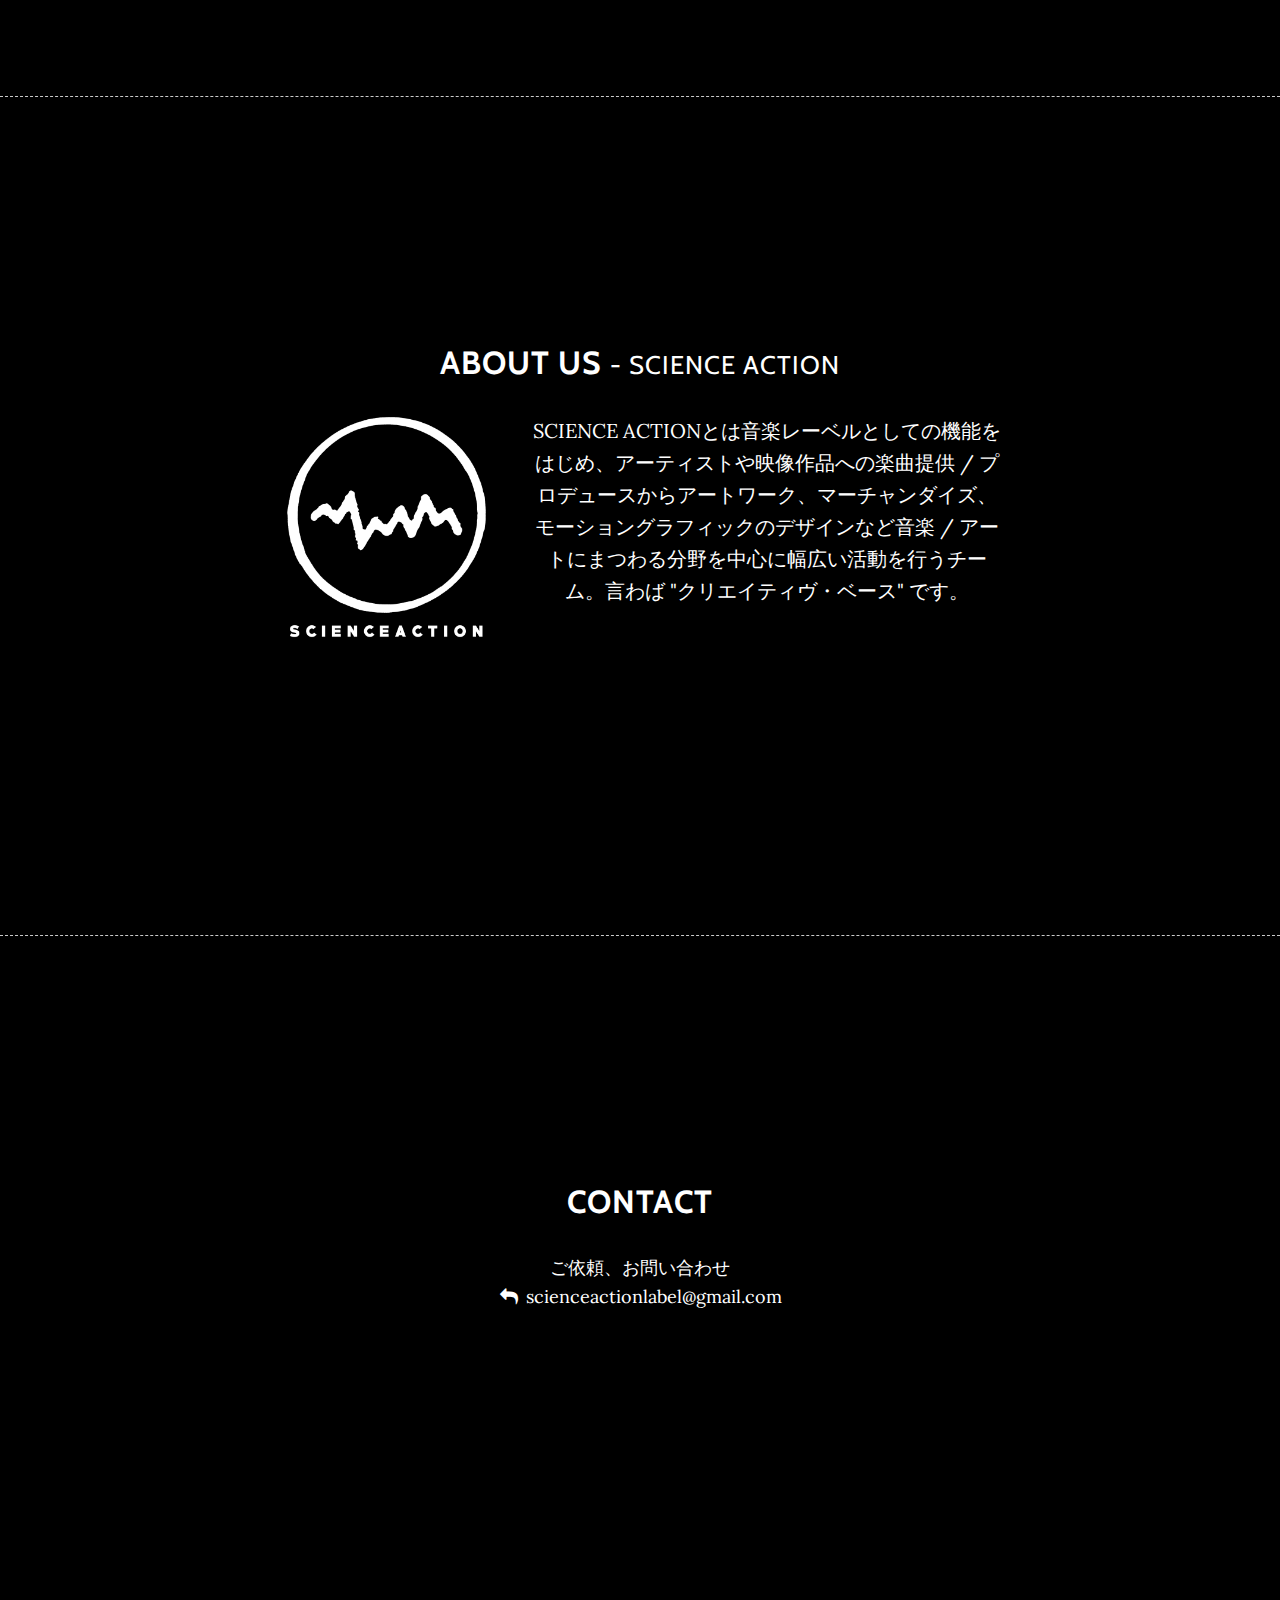
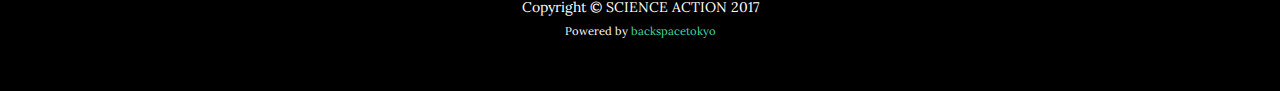
==== commit 9fbdd721: "add new shops" ====
--- a/index.html
+++ b/index.html
@@ -88,6 +88,24 @@
   <!-- section ==================== -->
   <div class="row featurette">
     <!-- title + text -->
+    <div class="col-md-12">
+      <h3 class="featurette-heading">
+          <small class="text-muted">2017.09.29</small><br>
+          avengers in sci-fi "I Was Born To Dance With You / Indigo" シングル販売店舗追加
+      </h3>
+
+      <p class="lead">新たにF.A.D YOKOHAMA（神奈川）、 Rock Bar Days（熊本）、 POPLIFE（広島）、 岩下の新生姜ミュージアム（栃木）、 和style.cafe（東京） にて"I Was Born To Dance With You / Indigo"を取り扱って頂くことになりました！<br />
+販売希望店舗は引き続き募集中です！。</p>
+
+	<p>現在の販売店舗は<a href="releases/avengers_i_was_born.html">こちら</a></p>
+
+	<p>販売希望店舗募集の詳細は<a href="news/20170917_we_want_you.html">こちら</a></p>
+	</div>
+  </div>
+  <hr class="featurette-divider">
+
+  <div class="row featurette">
+    <!-- title + text -->
     <div class="col-md-8">
       <h3 class="featurette-heading">
         <a href="news/20170917_we_want_you.html">
@@ -106,7 +124,7 @@
 
     <!-- image -->
     <div class="col-md-4">
-      <a href="news/20170902_i_was_born.html"><img class="featurette-image img-fluid mx-auto" src="assets/img/avengers-i_wanna-500x500.png" alt="avengers in sci-fi NEW Single I WAS BORN TO DANCE WITH YOU / INDIGO RELEASE" width="100%"></a>
+      <a href="news/20170917_we_want_you.html"><img class="featurette-image img-fluid mx-auto" src="assets/img/avengers-i_wanna-500x500.png" alt="avengers in sci-fi NEW Single I WAS BORN TO DANCE WITH YOU / INDIGO RELEASE" width="100%"></a>
     </div>
   </div>
   <hr class="featurette-divider">
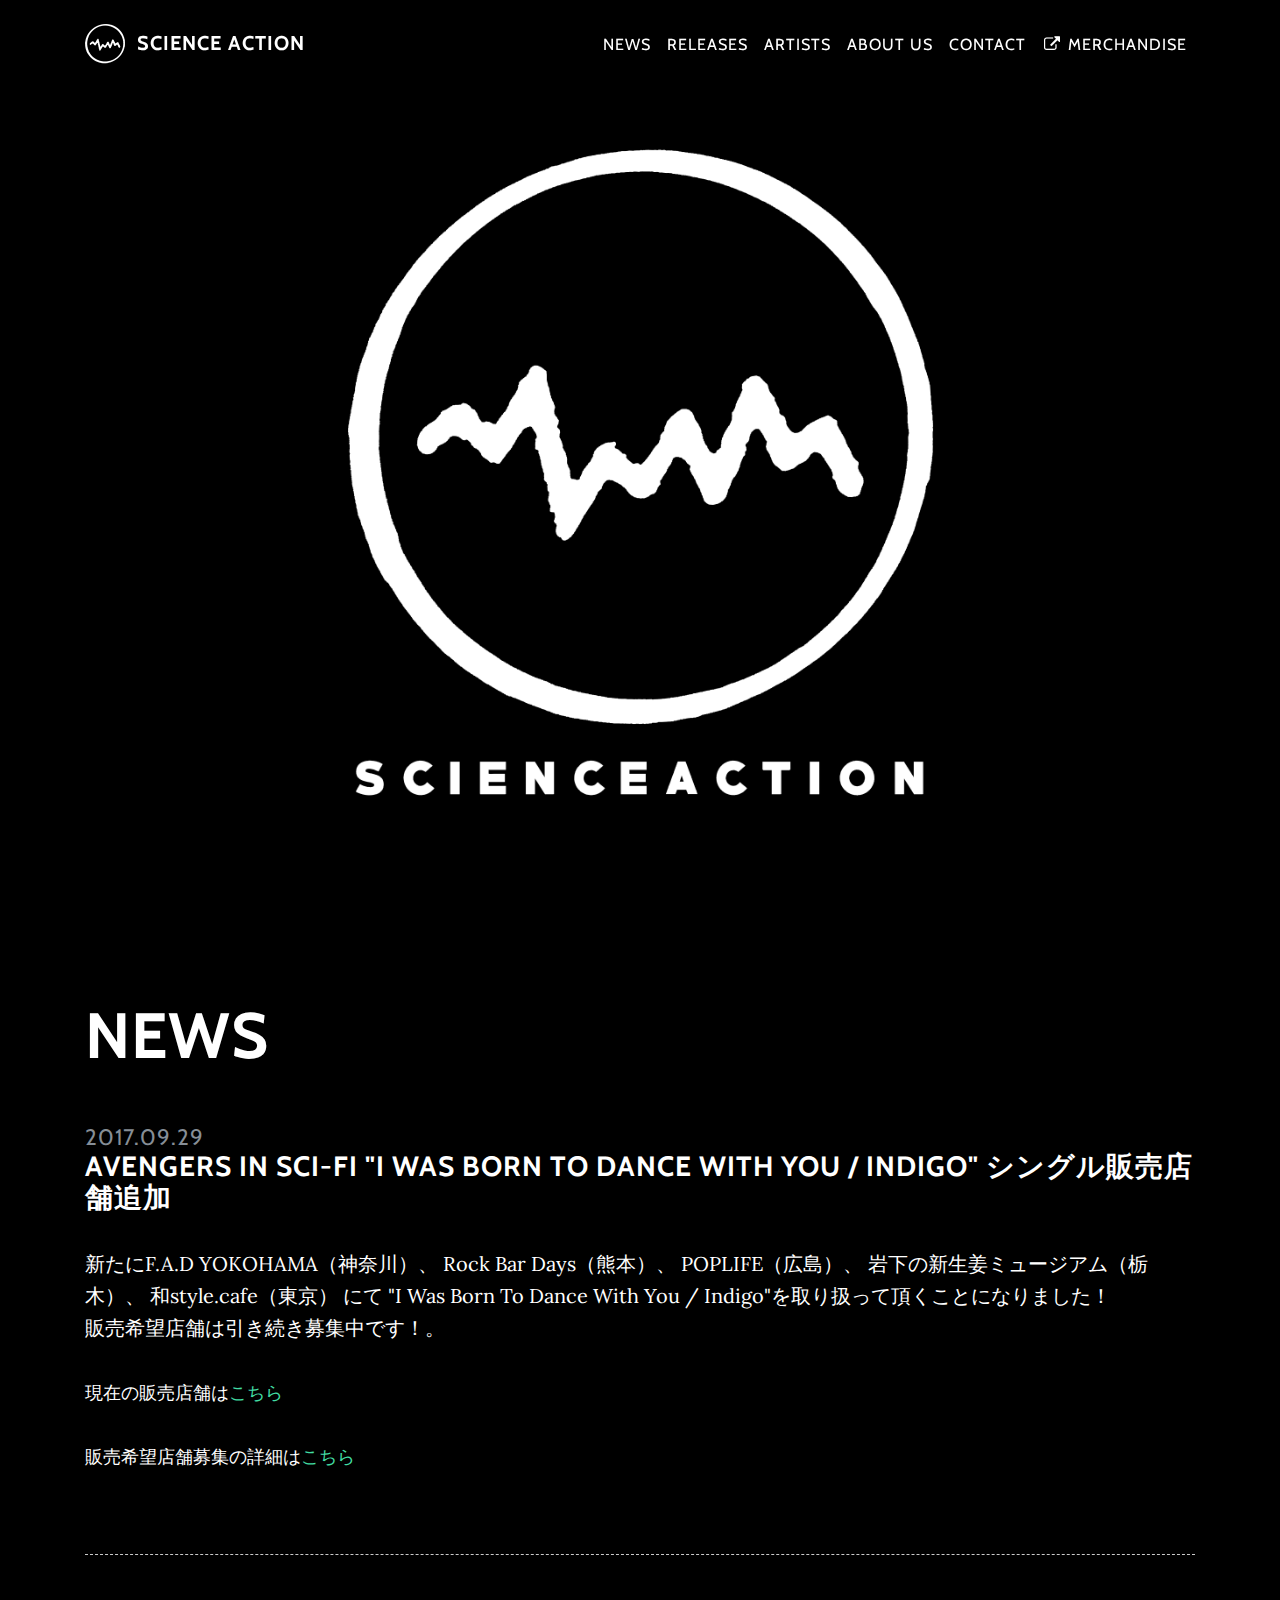
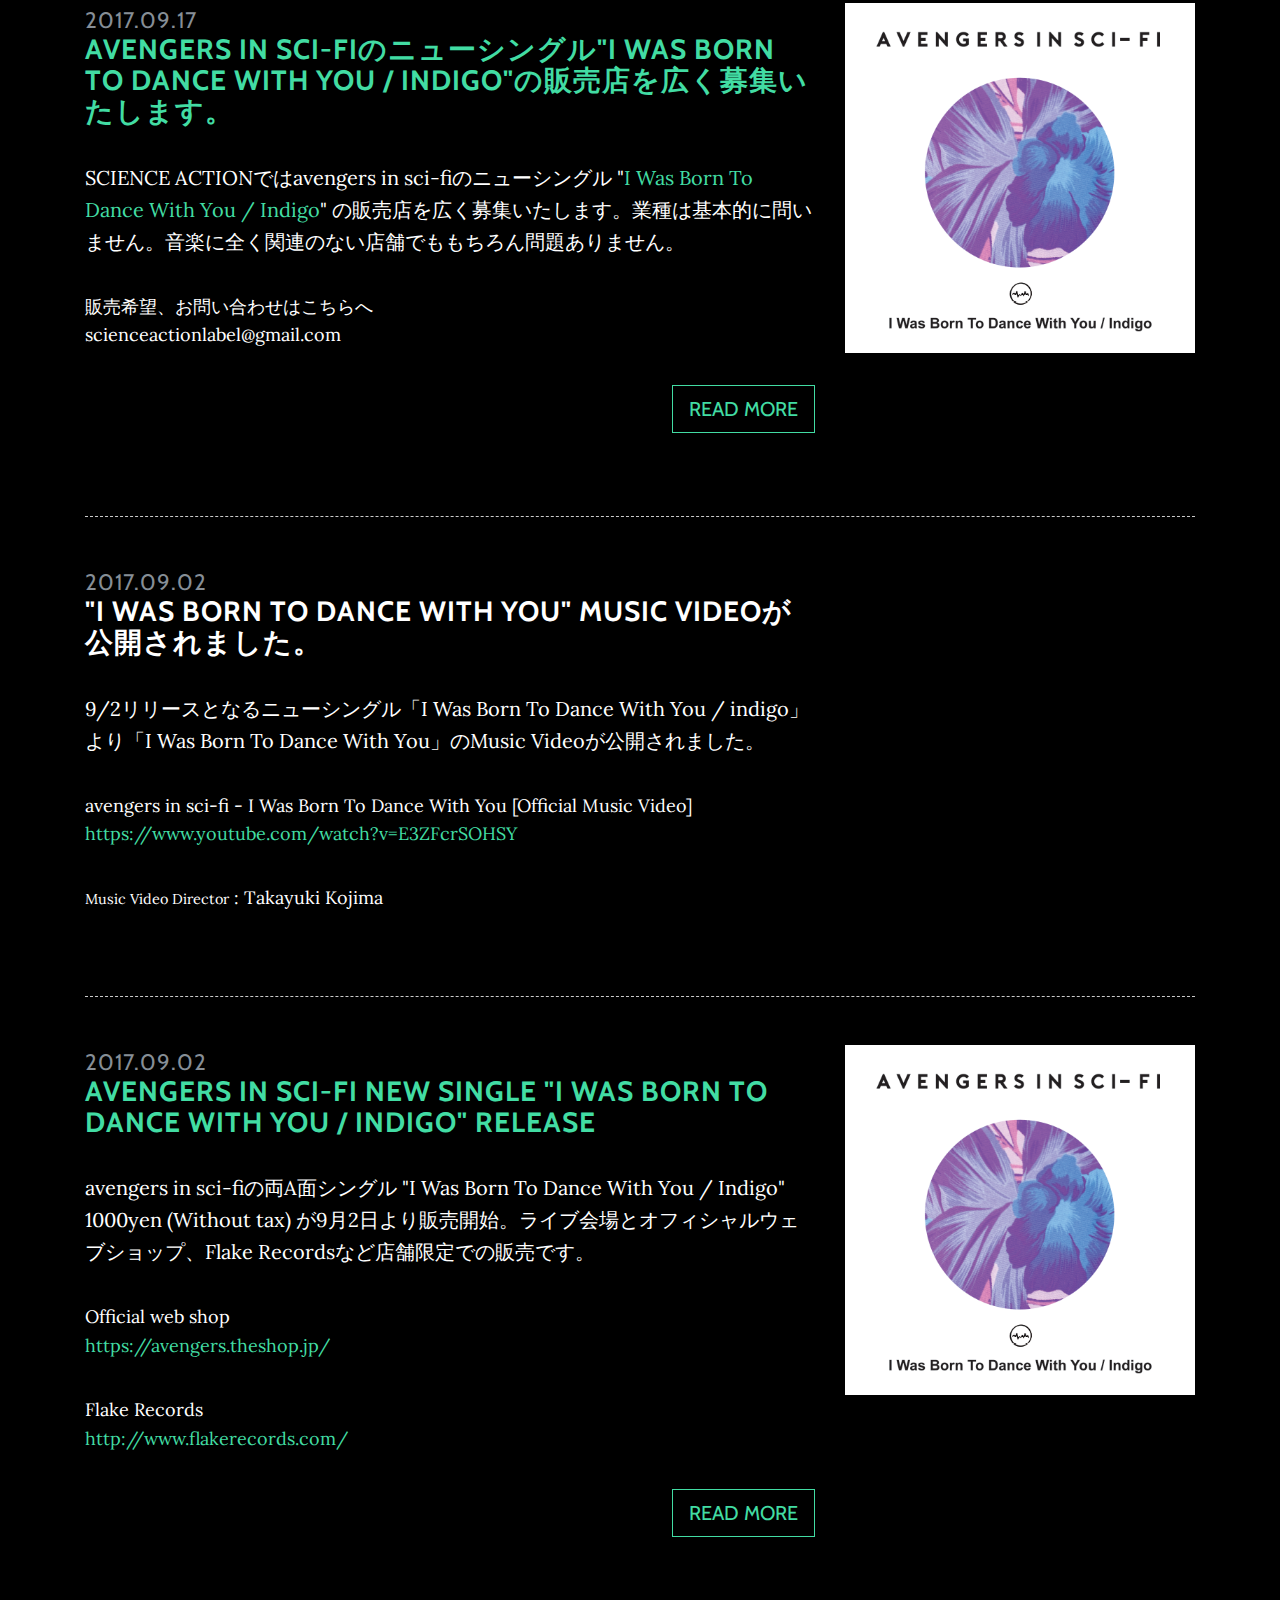
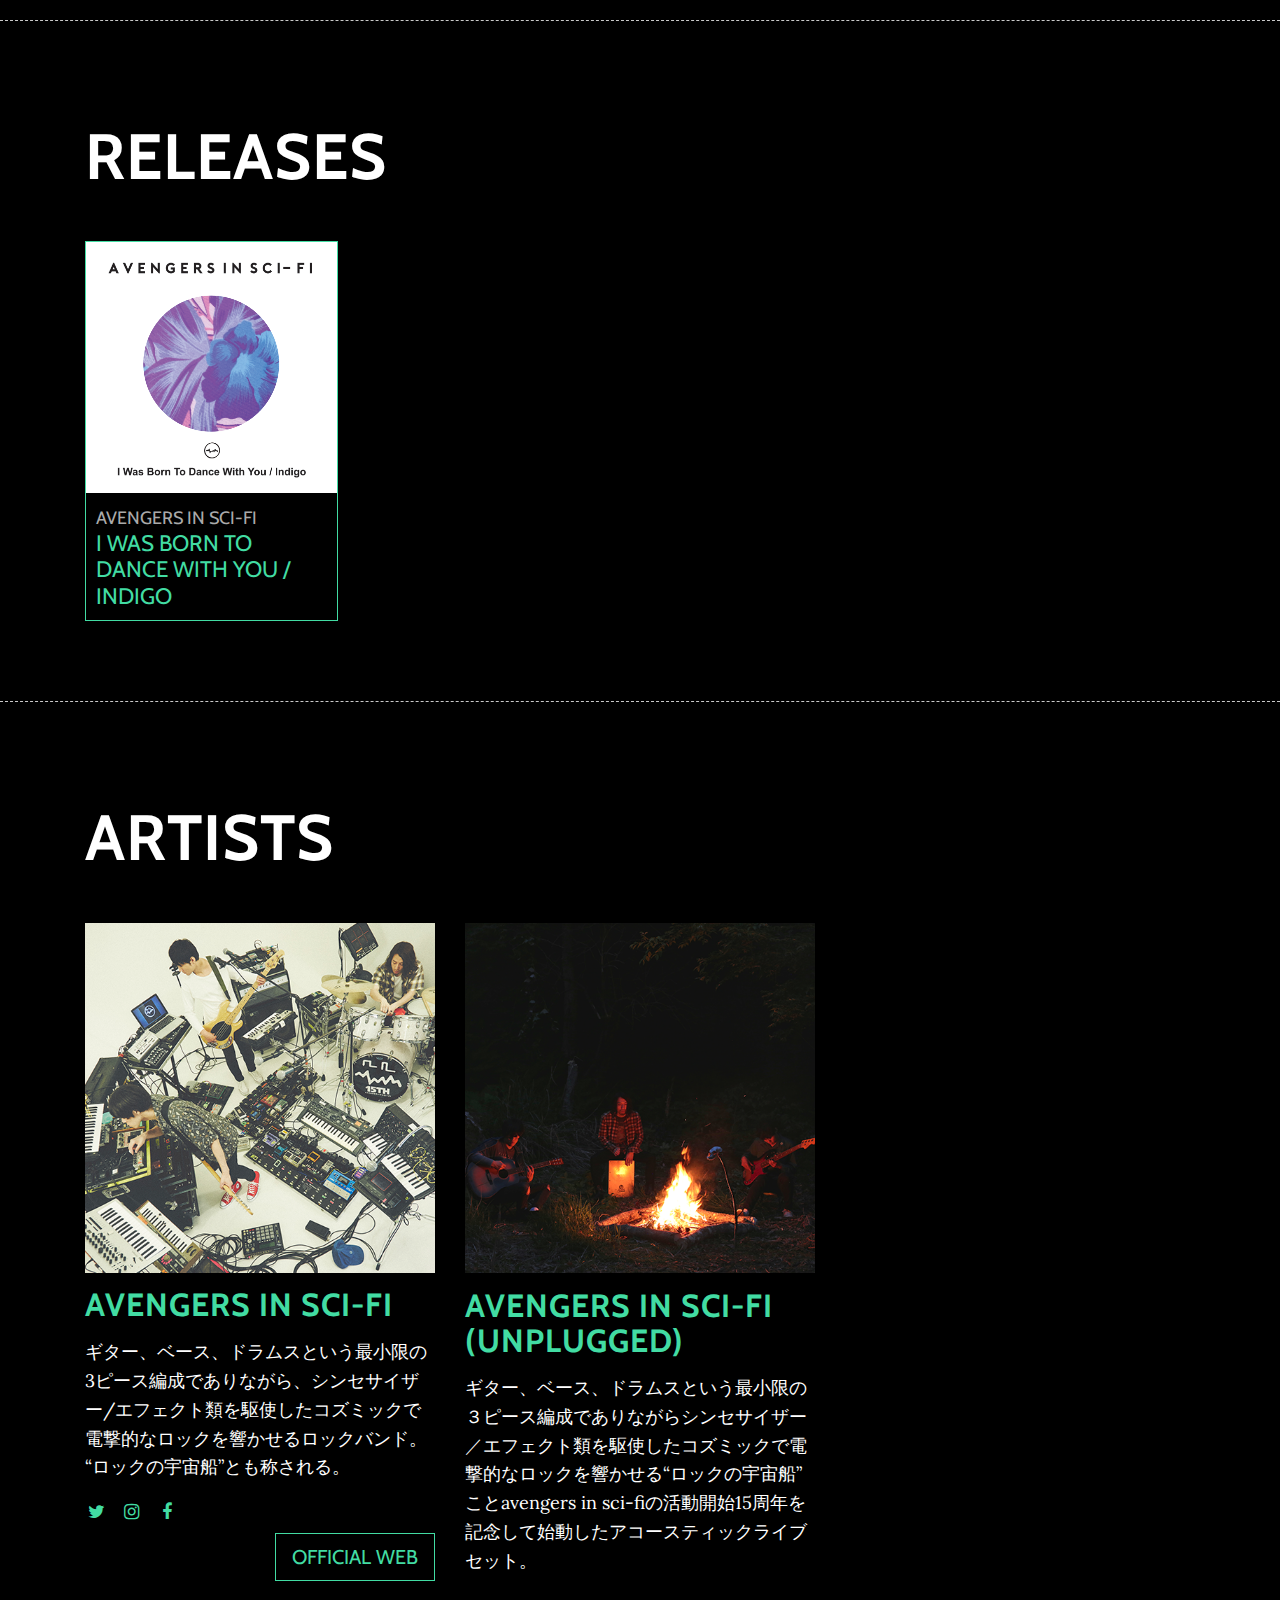
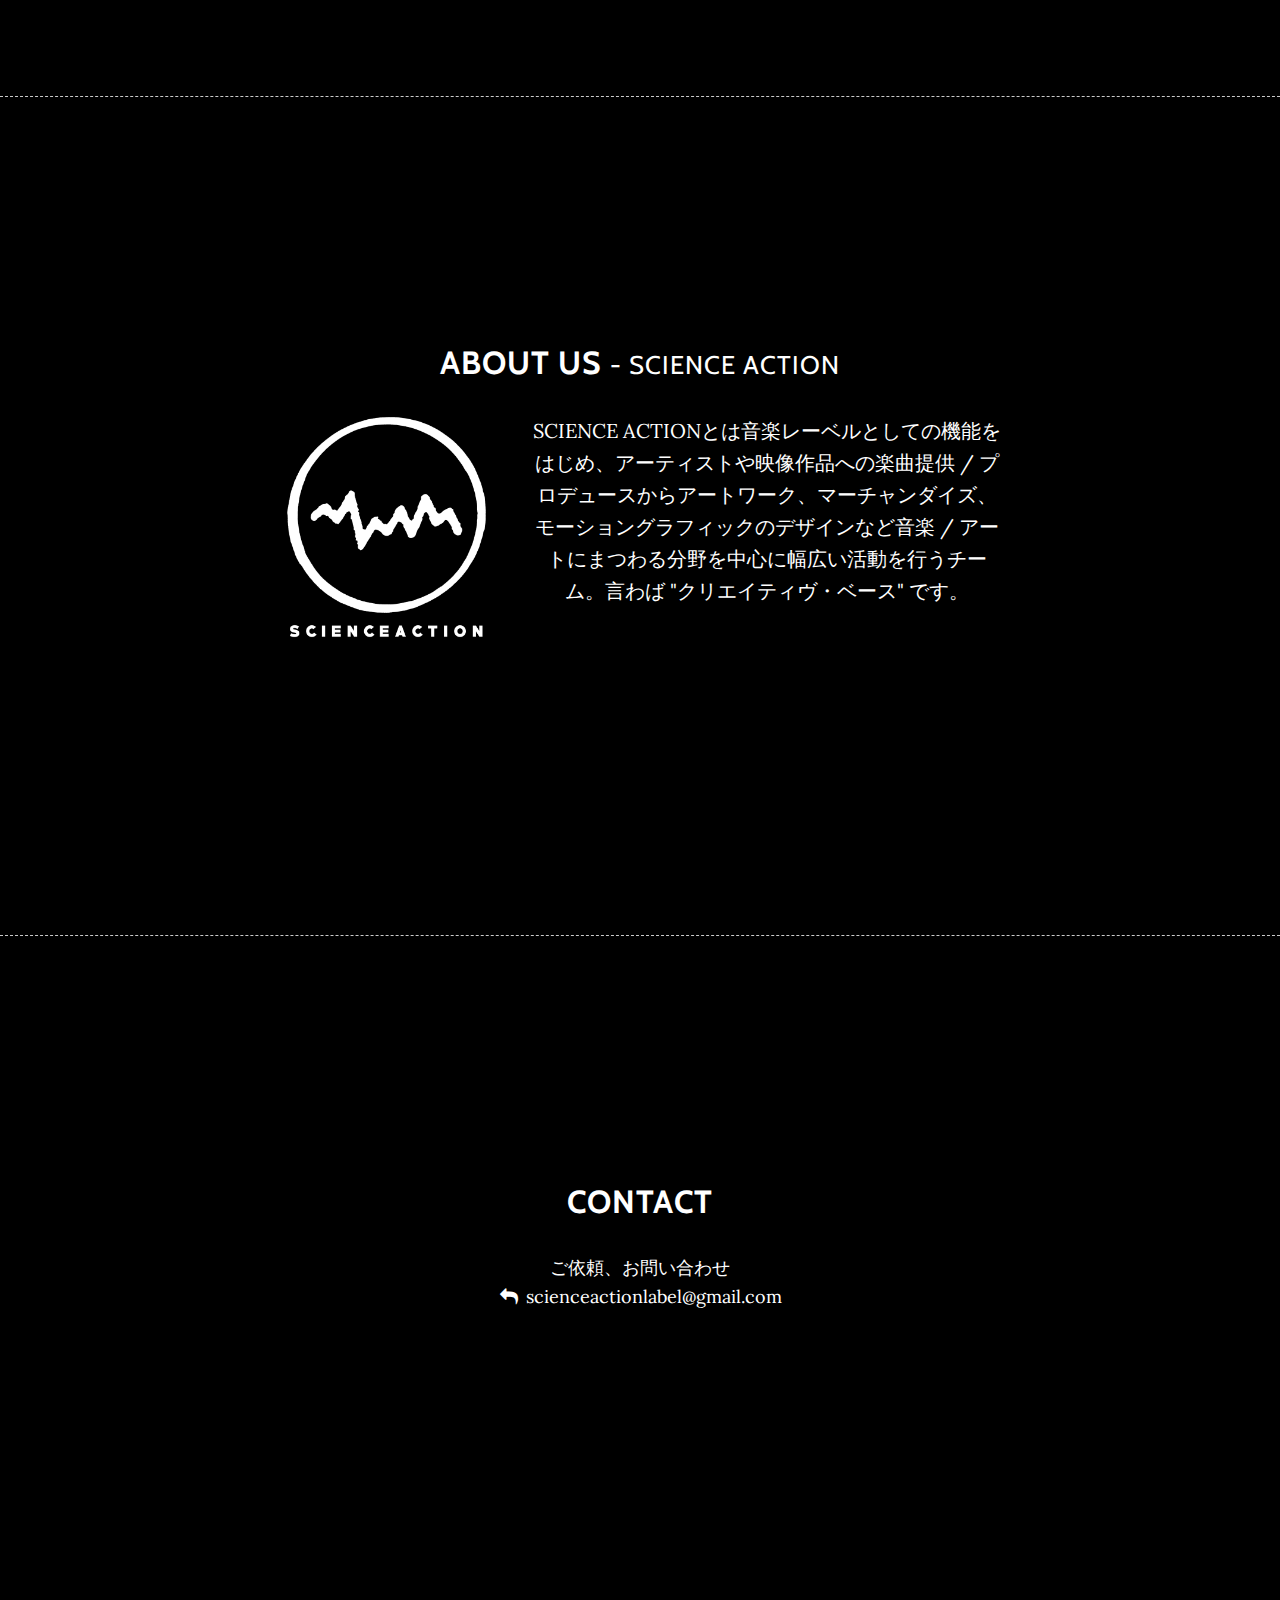
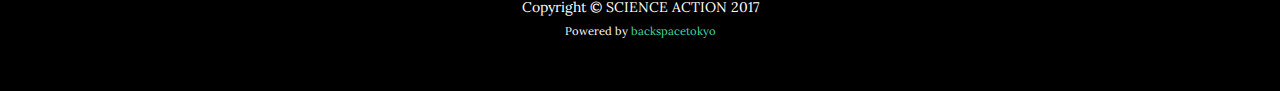
==== commit a939f2db: "." ====
--- a/index.html
+++ b/index.html
@@ -94,7 +94,7 @@
           avengers in sci-fi "I Was Born To Dance With You / Indigo" シングル販売店舗追加
       </h3>
 
-      <p class="lead">新たにF.A.D YOKOHAMA（神奈川）、 Rock Bar Days（熊本）、 POPLIFE（広島）、 岩下の新生姜ミュージアム（栃木）、 和style.cafe（東京） にて"I Was Born To Dance With You / Indigo"を取り扱って頂くことになりました！<br />
+      <p class="lead">新たにF.A.D YOKOHAMA（神奈川）、 Rock Bar Days（熊本）、 POPLIFE（広島）、 岩下の新生姜ミュージアム（栃木）、 和style.cafe（東京） にて "I Was Born To Dance With You / Indigo"を取り扱って頂くことになりました！<br />
 販売希望店舗は引き続き募集中です！。</p>
 
 	<p>現在の販売店舗は<a href="releases/avengers_i_was_born.html">こちら</a></p>
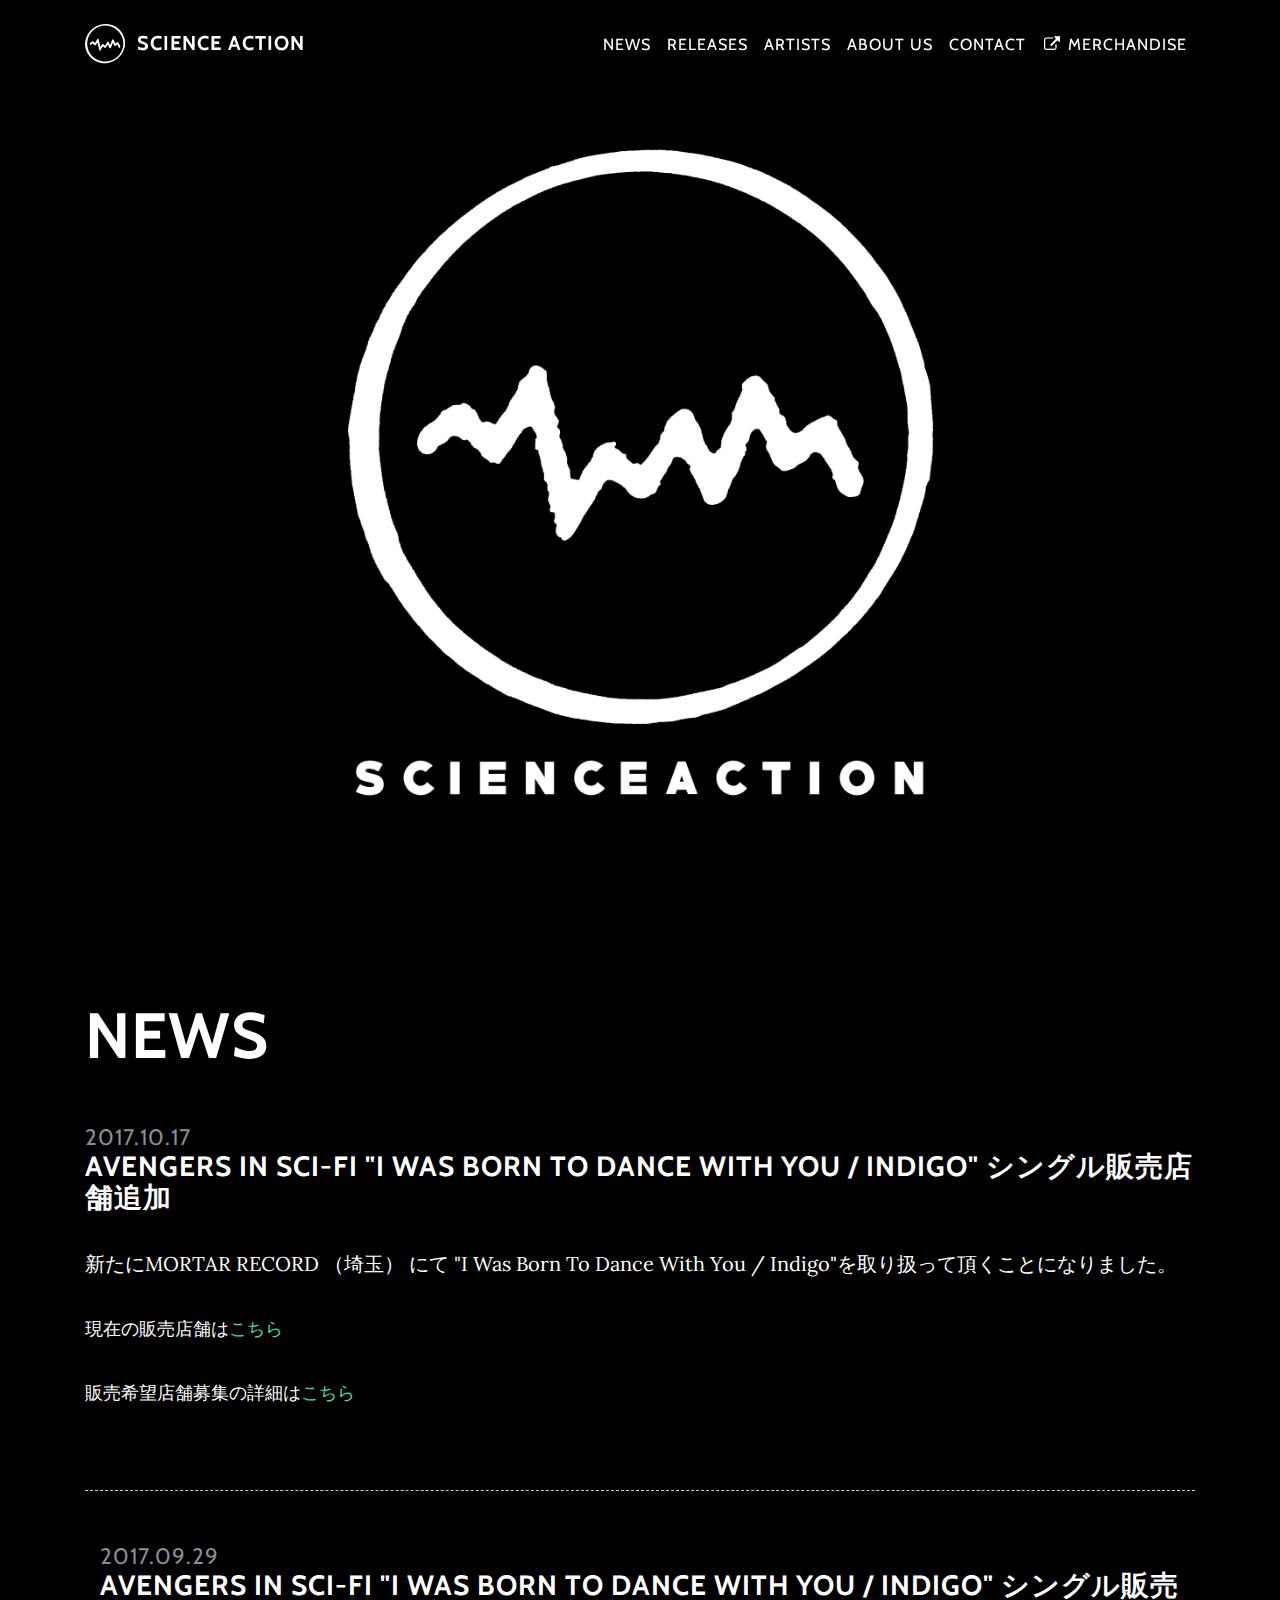
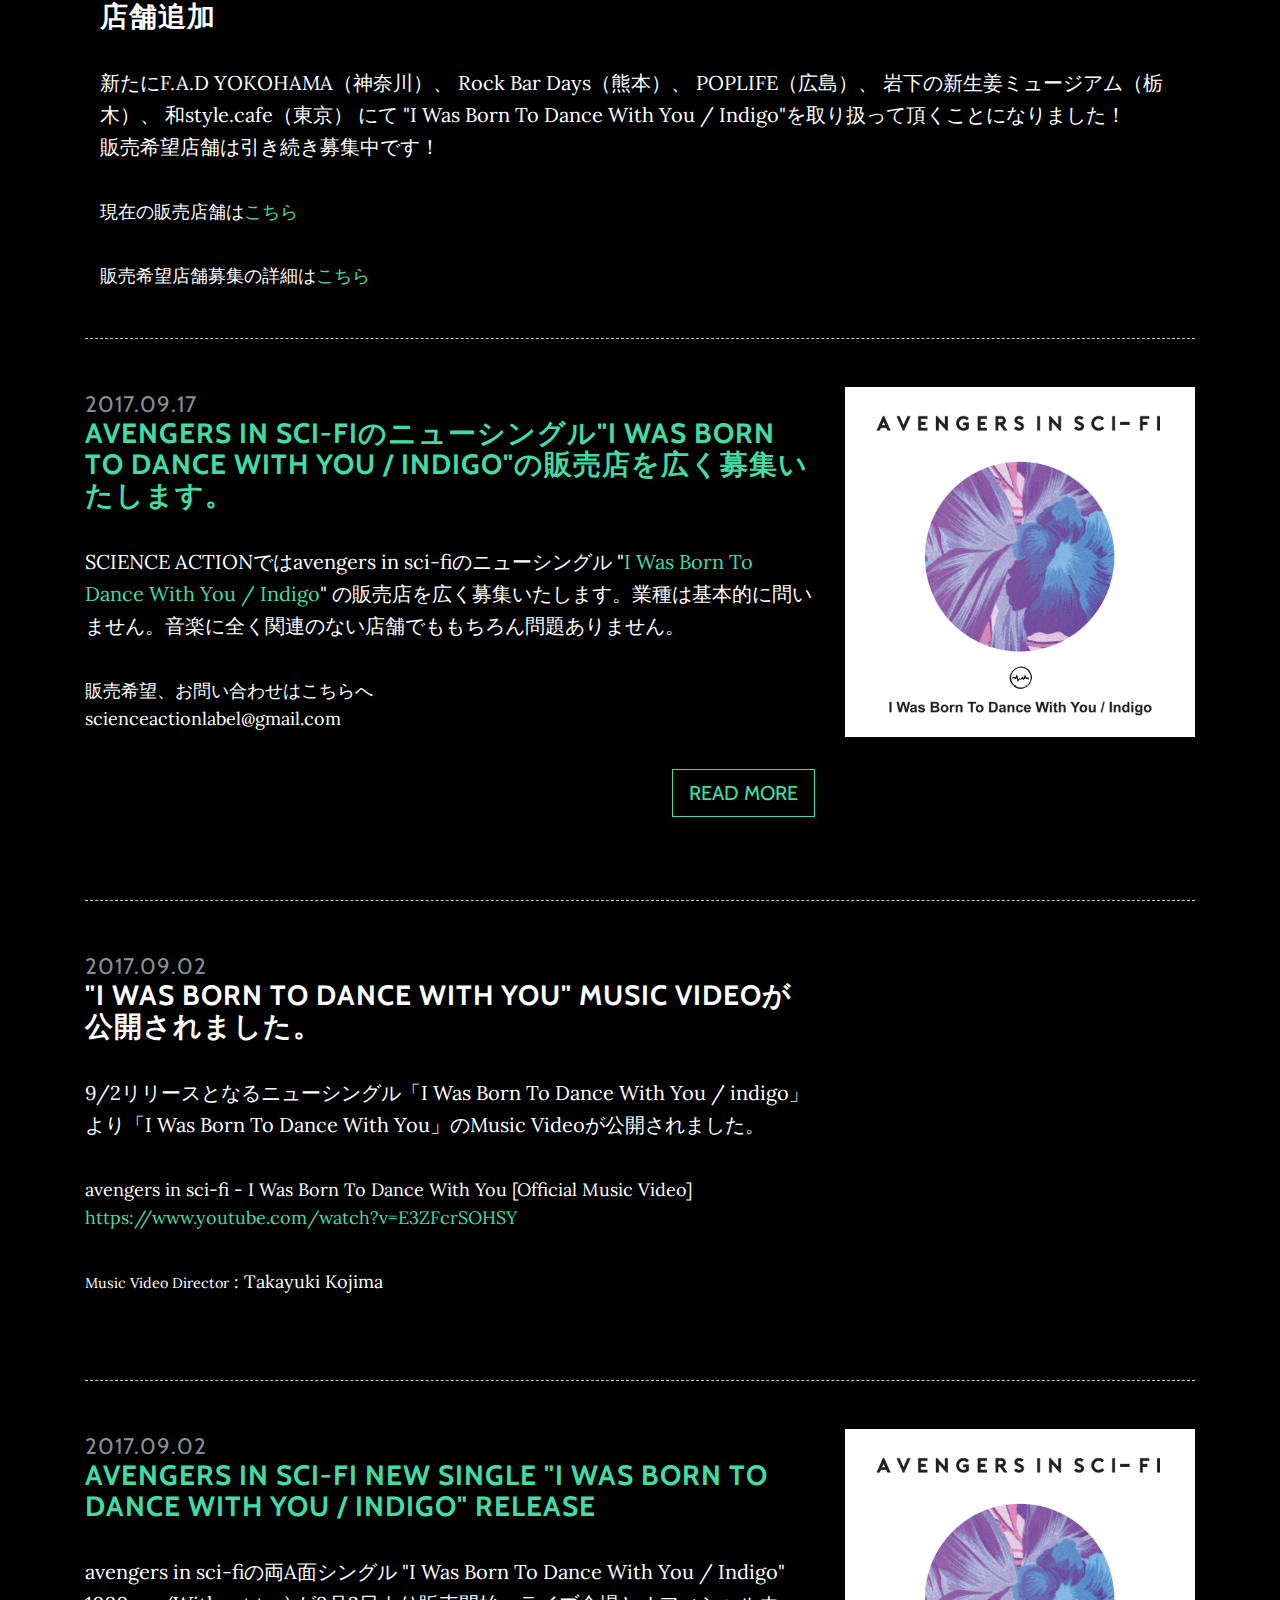
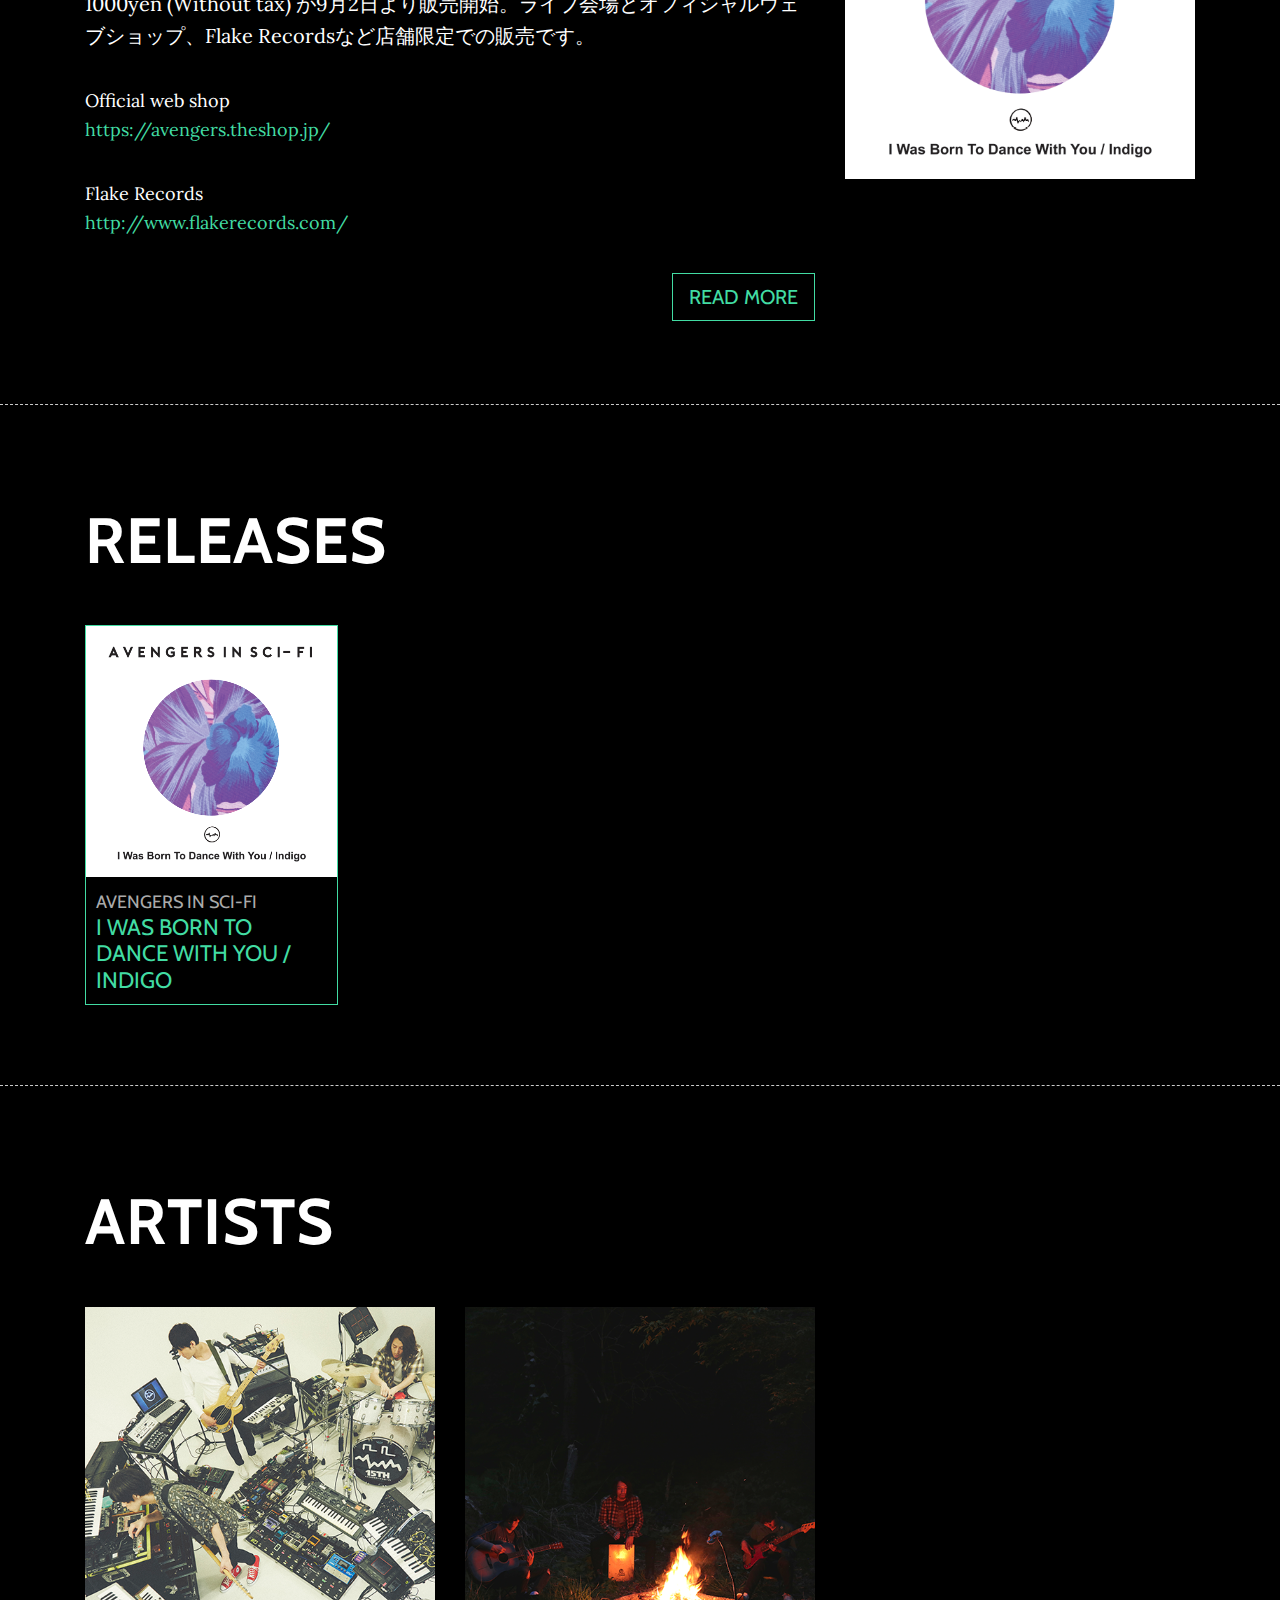
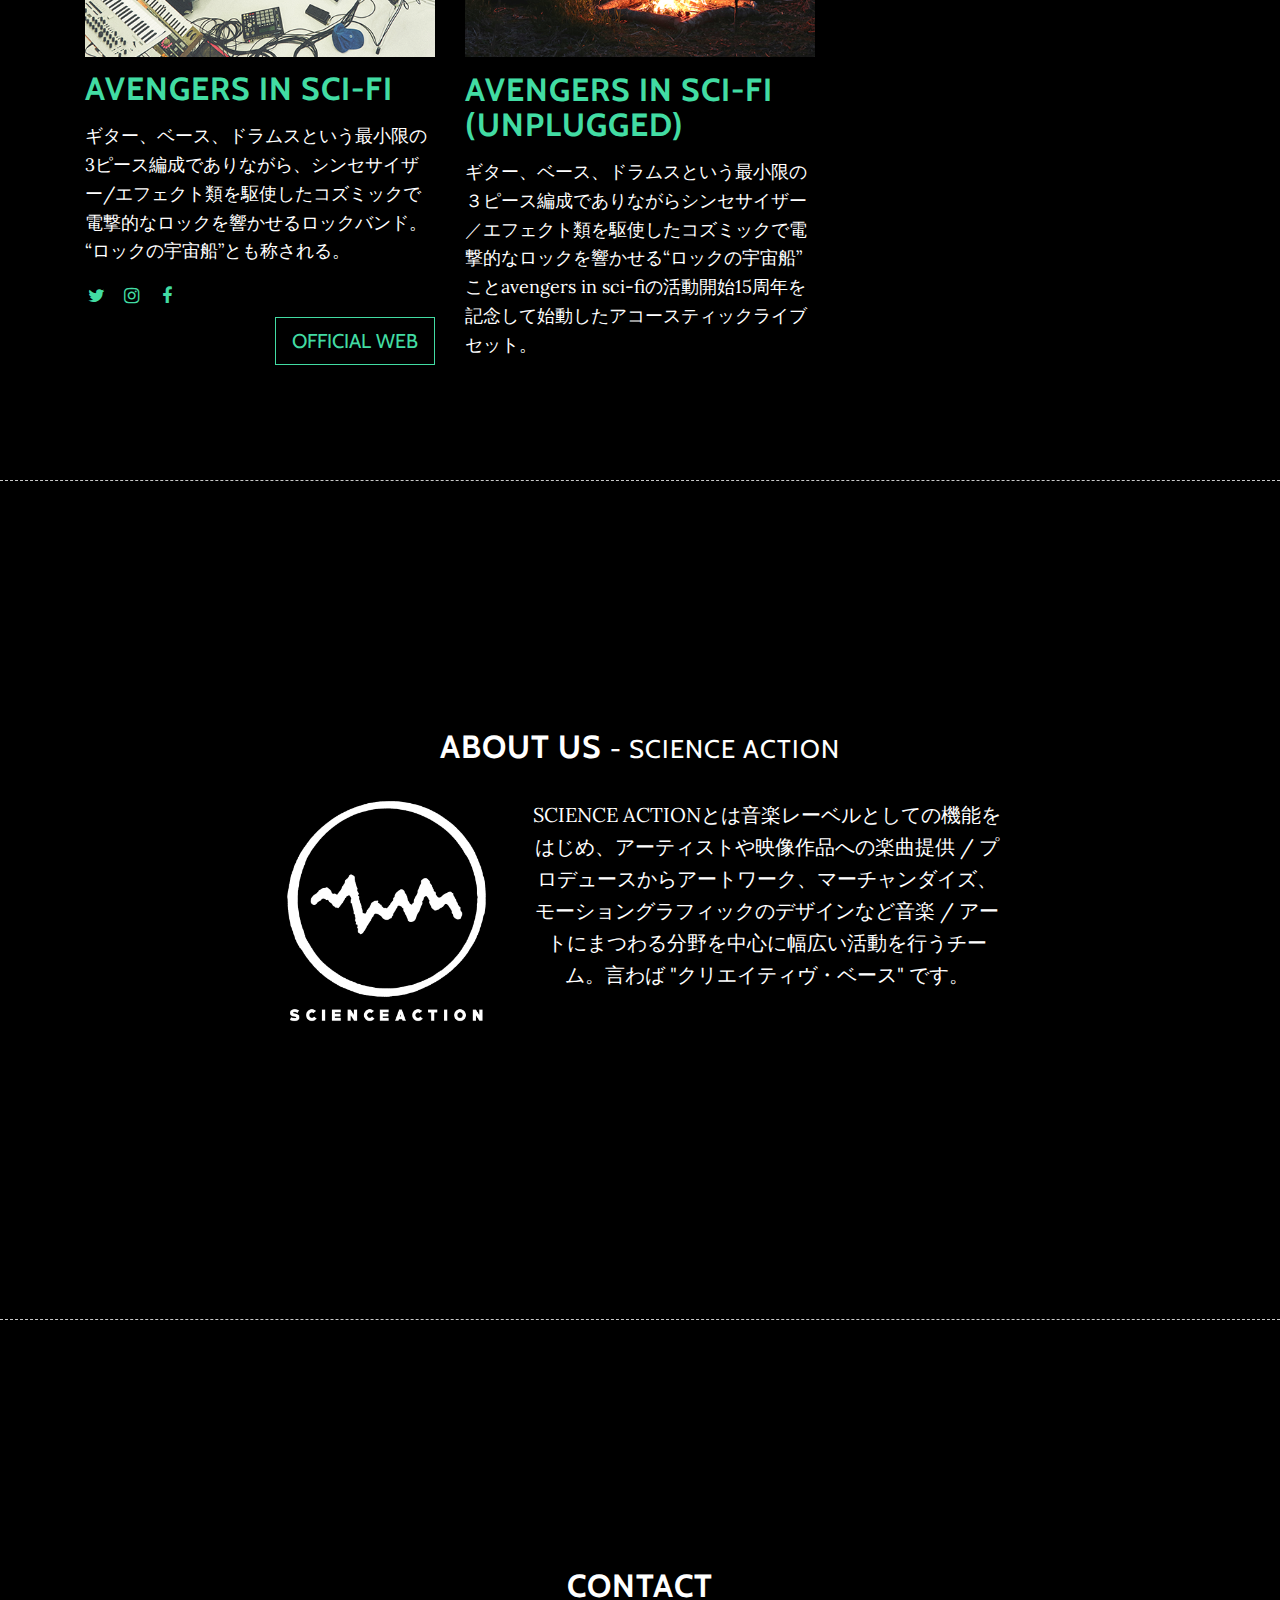
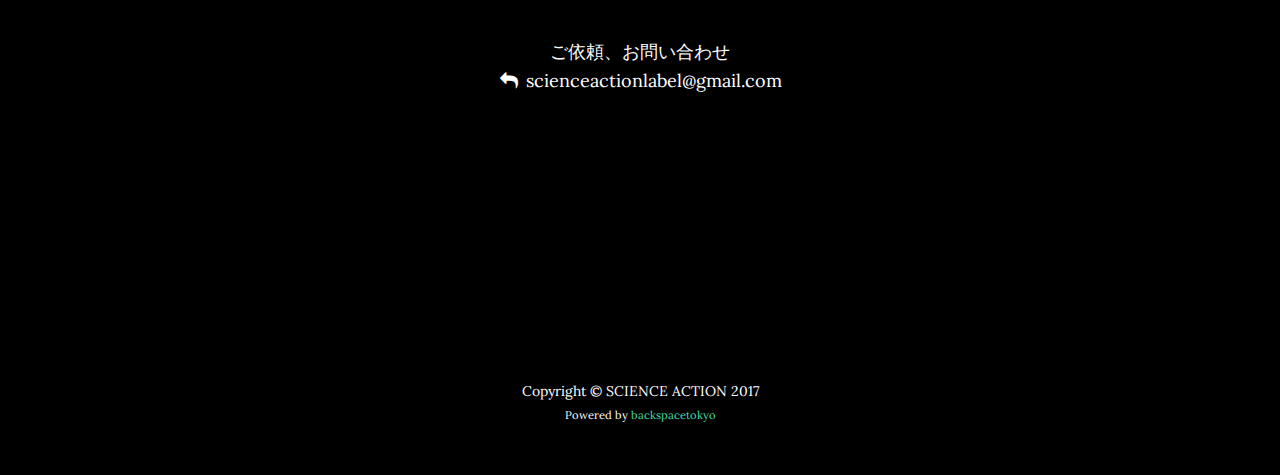
==== commit 96a54064: "add motror records" ====
--- a/index.html
+++ b/index.html
@@ -88,6 +88,24 @@
   <!-- section ==================== -->
   <div class="row featurette">
     <!-- title + text -->
+
+    <div class="col-md-12">
+      <h3 class="featurette-heading">
+          <small class="text-muted">2017.10.17</small><br>
+          avengers in sci-fi "I Was Born To Dance With You / Indigo" シングル販売店舗追加
+      </h3>
+
+      <p class="lead">新たにMORTAR RECORD （埼玉）
+にて "I Was Born To Dance With You / Indigo"を取り扱って頂くことになりました。</p>
+
+	<p>現在の販売店舗は<a href="releases/avengers_i_was_born.html">こちら</a></p>
+
+	<p>販売希望店舗募集の詳細は<a href="news/20170917_we_want_you.html">こちら</a></p>
+	</div>
+  </div>
+  <hr class="featurette-divider">
+
+
     <div class="col-md-12">
       <h3 class="featurette-heading">
           <small class="text-muted">2017.09.29</small><br>
@@ -95,7 +113,7 @@
       </h3>
 
       <p class="lead">新たにF.A.D YOKOHAMA（神奈川）、 Rock Bar Days（熊本）、 POPLIFE（広島）、 岩下の新生姜ミュージアム（栃木）、 和style.cafe（東京） にて "I Was Born To Dance With You / Indigo"を取り扱って頂くことになりました！<br />
-販売希望店舗は引き続き募集中です！。</p>
+販売希望店舗は引き続き募集中です！</p>
 
 	<p>現在の販売店舗は<a href="releases/avengers_i_was_born.html">こちら</a></p>
 
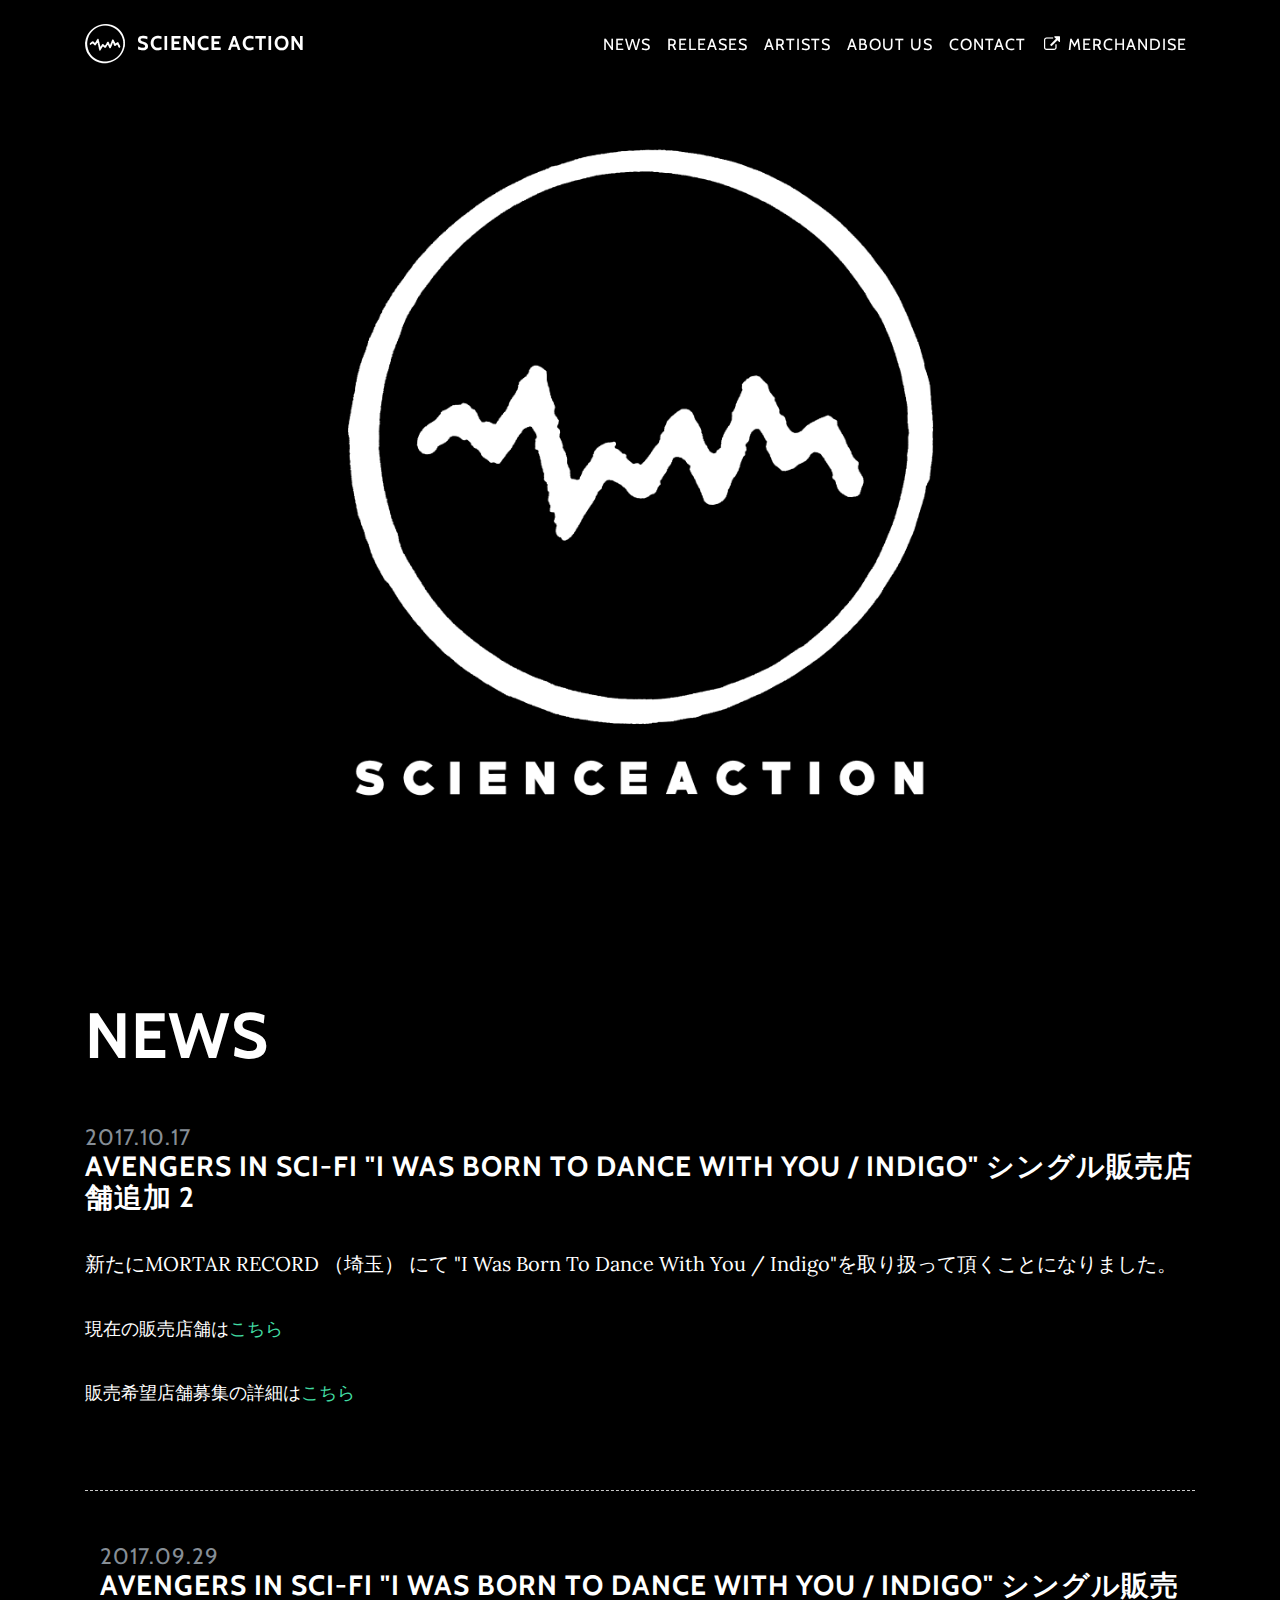
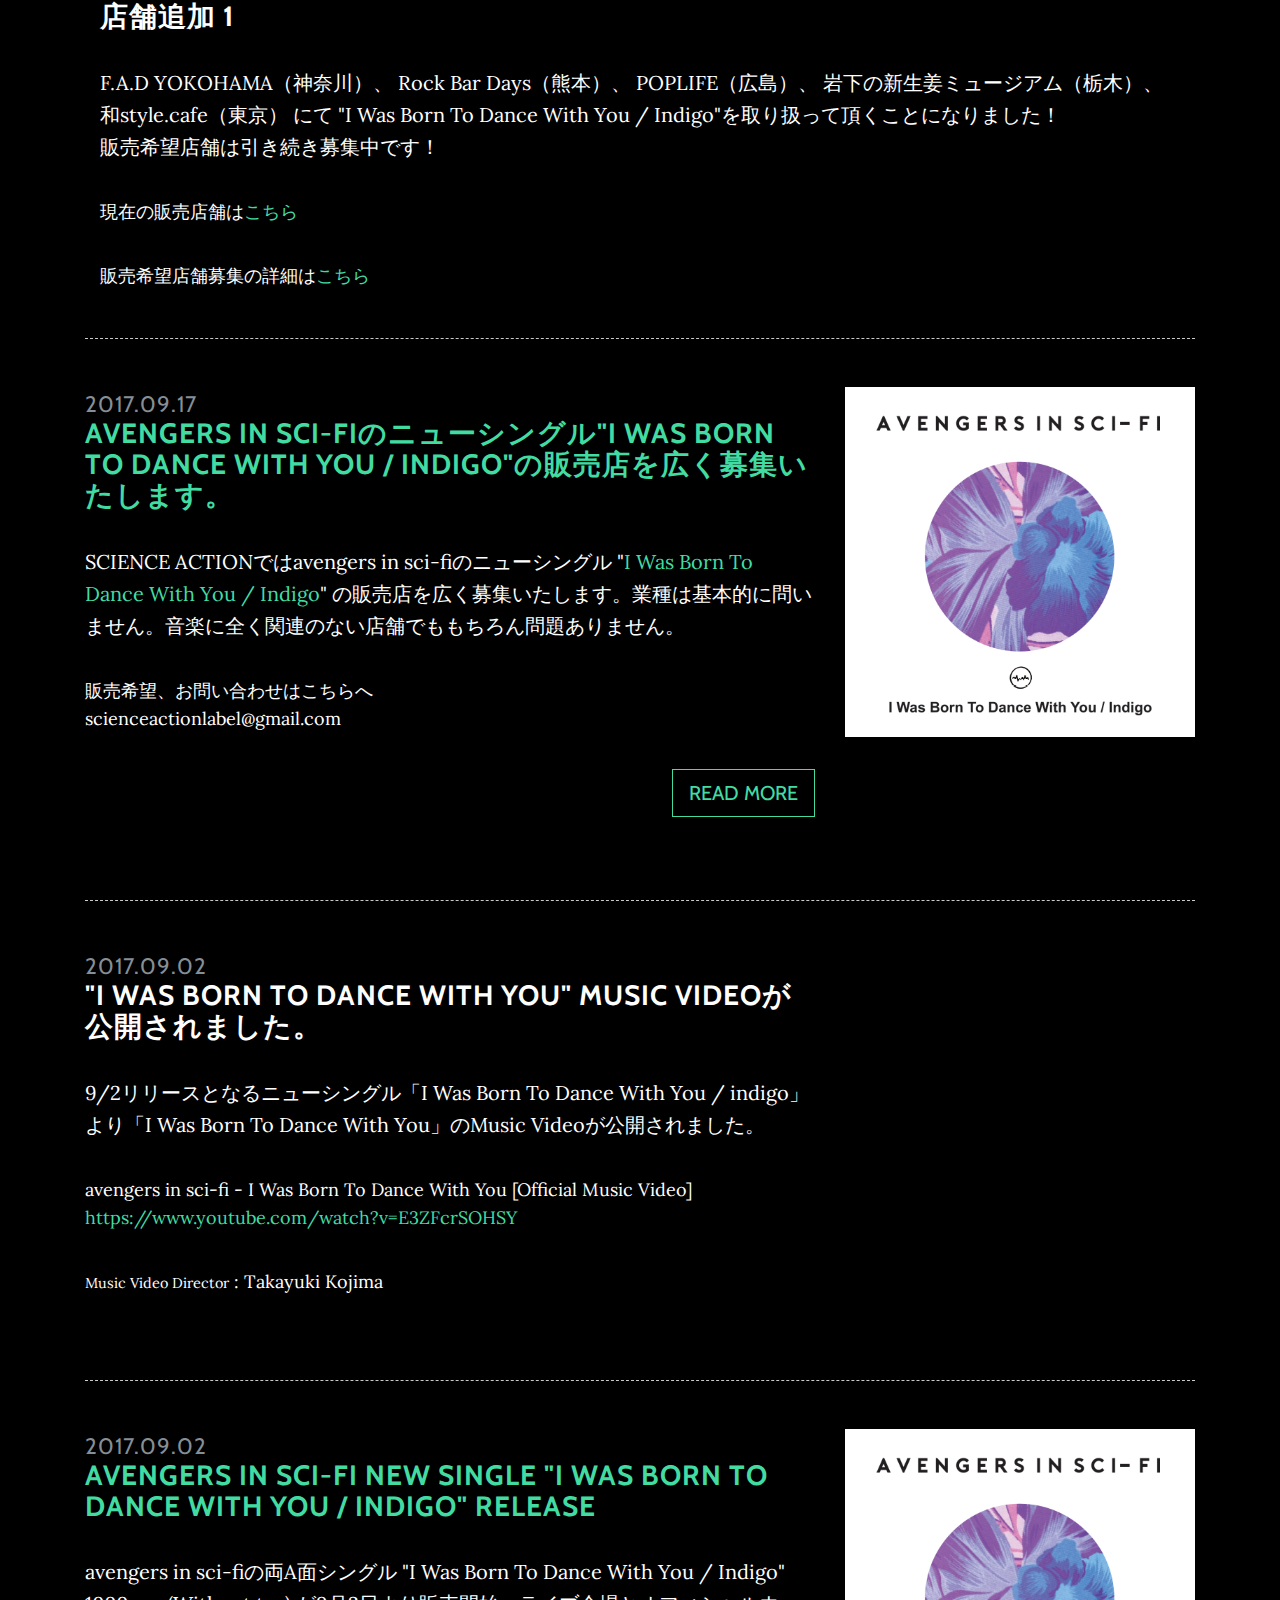
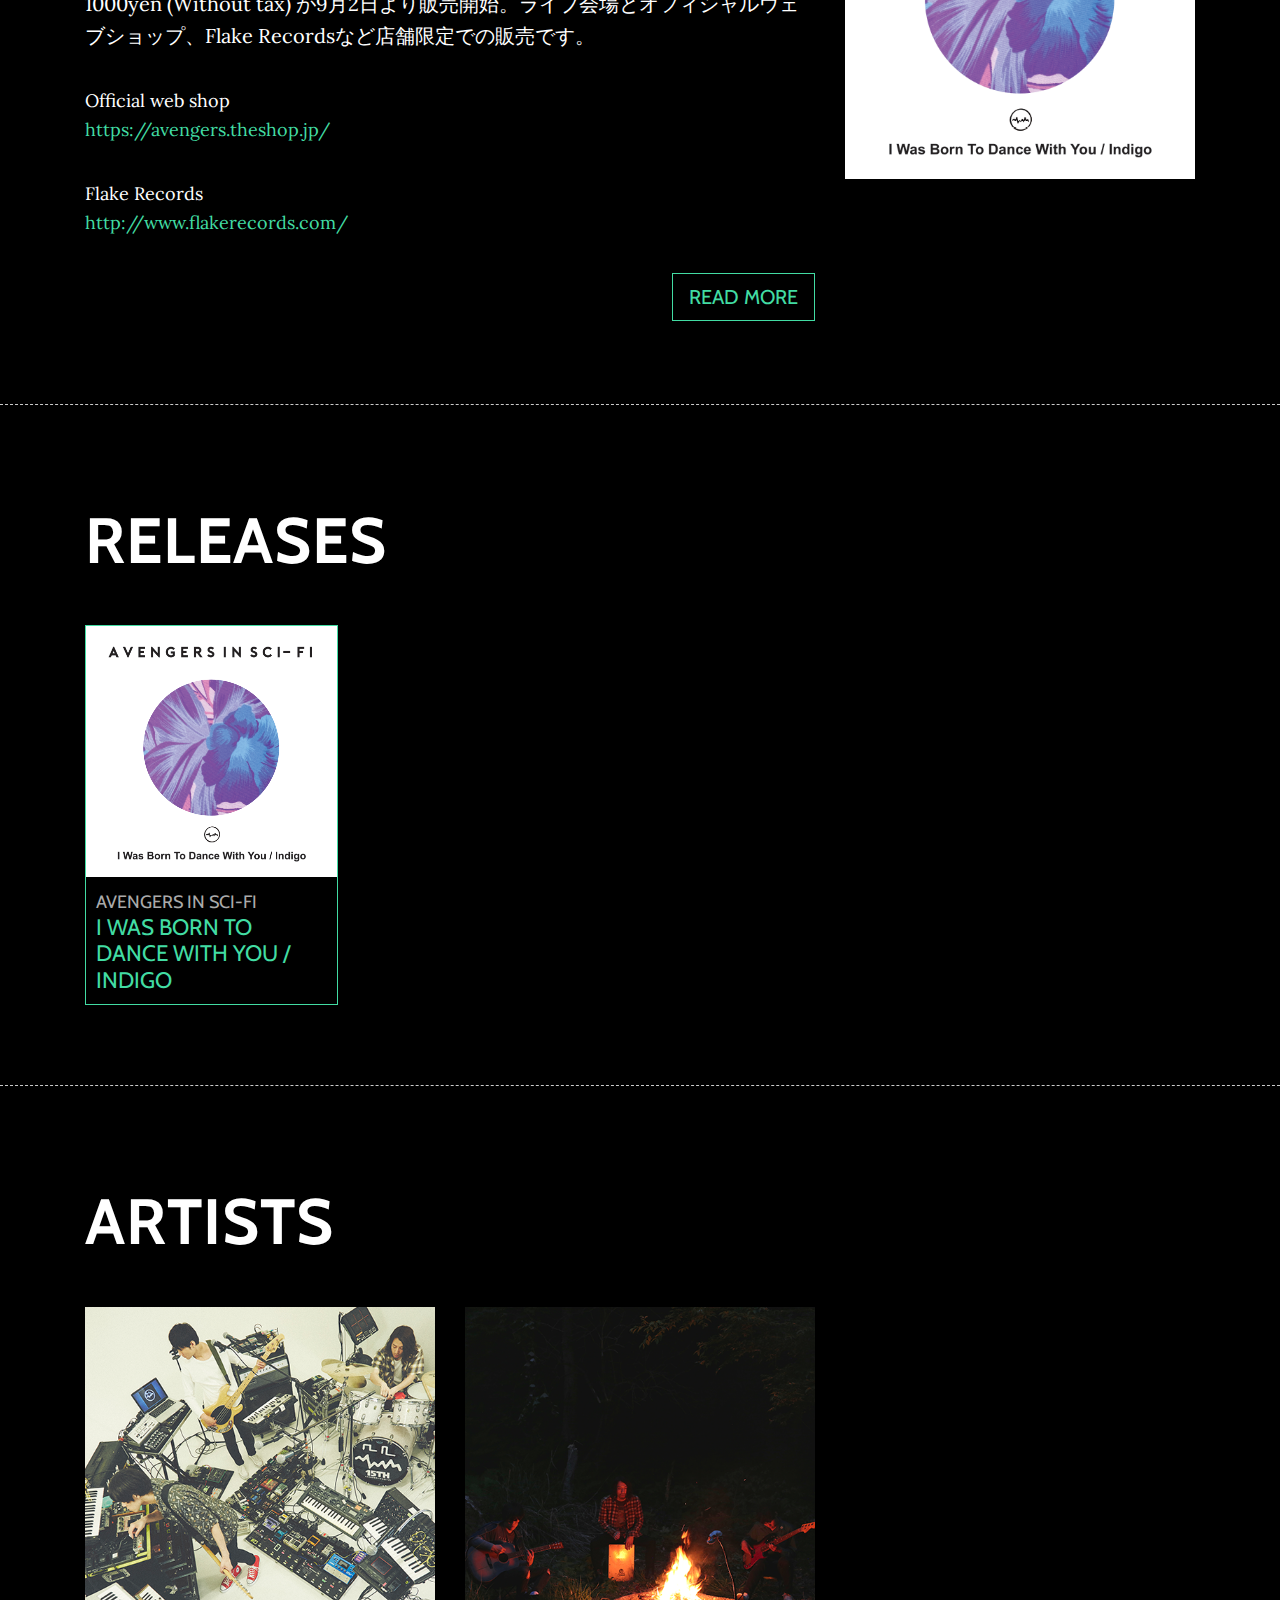
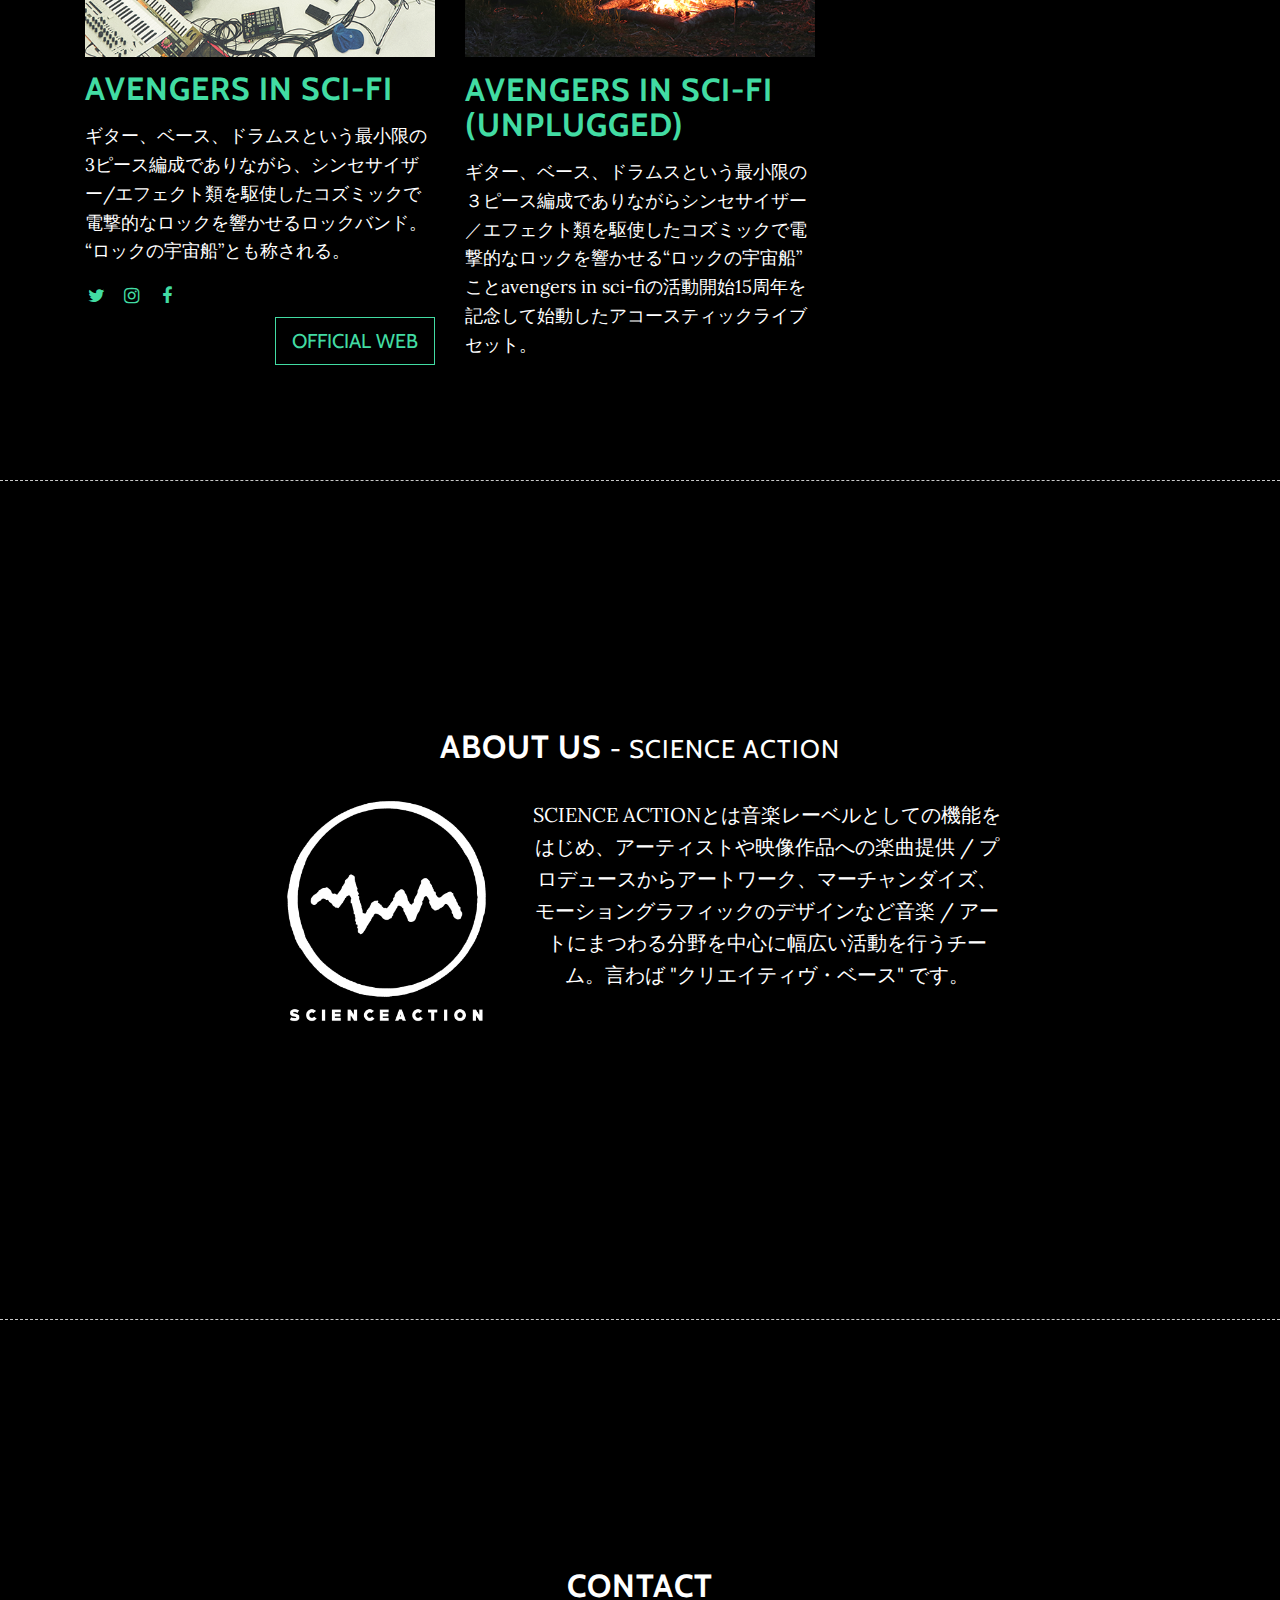
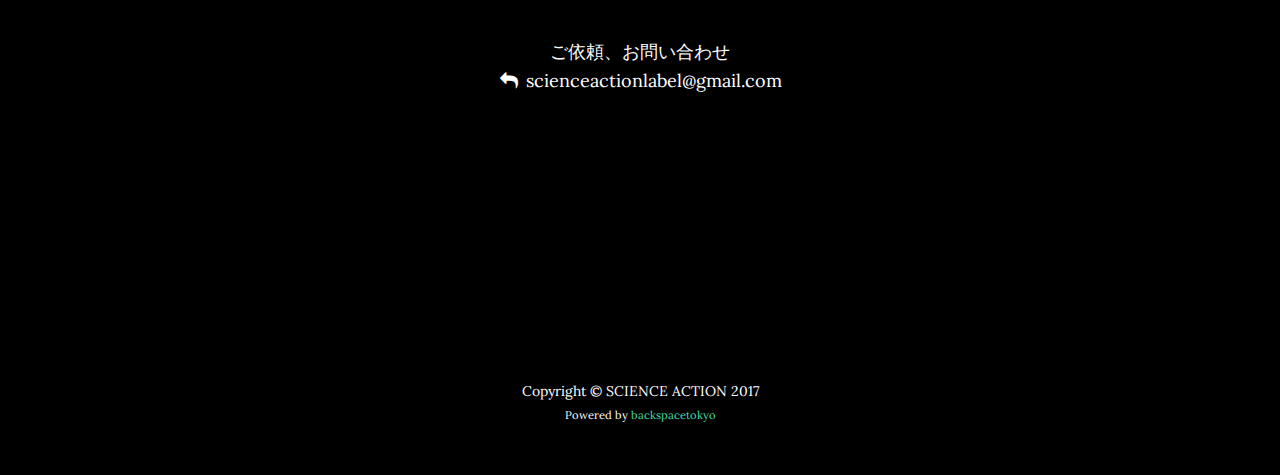
==== commit bce2af91: "text微調整" ====
--- a/index.html
+++ b/index.html
@@ -92,7 +92,7 @@
     <div class="col-md-12">
       <h3 class="featurette-heading">
           <small class="text-muted">2017.10.17</small><br>
-          avengers in sci-fi "I Was Born To Dance With You / Indigo" シングル販売店舗追加
+          avengers in sci-fi "I Was Born To Dance With You / Indigo" シングル販売店舗追加 2
       </h3>
 
       <p class="lead">新たにMORTAR RECORD （埼玉）
@@ -109,10 +109,10 @@
     <div class="col-md-12">
       <h3 class="featurette-heading">
           <small class="text-muted">2017.09.29</small><br>
-          avengers in sci-fi "I Was Born To Dance With You / Indigo" シングル販売店舗追加
-      </h3>
-
-      <p class="lead">新たにF.A.D YOKOHAMA（神奈川）、 Rock Bar Days（熊本）、 POPLIFE（広島）、 岩下の新生姜ミュージアム（栃木）、 和style.cafe（東京） にて "I Was Born To Dance With You / Indigo"を取り扱って頂くことになりました！<br />
+          avengers in sci-fi "I Was Born To Dance With You / Indigo" シングル販売店舗追加 1
+      </h3>
+
+      <p class="lead">F.A.D YOKOHAMA（神奈川）、 Rock Bar Days（熊本）、 POPLIFE（広島）、 岩下の新生姜ミュージアム（栃木）、 和style.cafe（東京） にて "I Was Born To Dance With You / Indigo"を取り扱って頂くことになりました！<br />
 販売希望店舗は引き続き募集中です！</p>
 
 	<p>現在の販売店舗は<a href="releases/avengers_i_was_born.html">こちら</a></p>
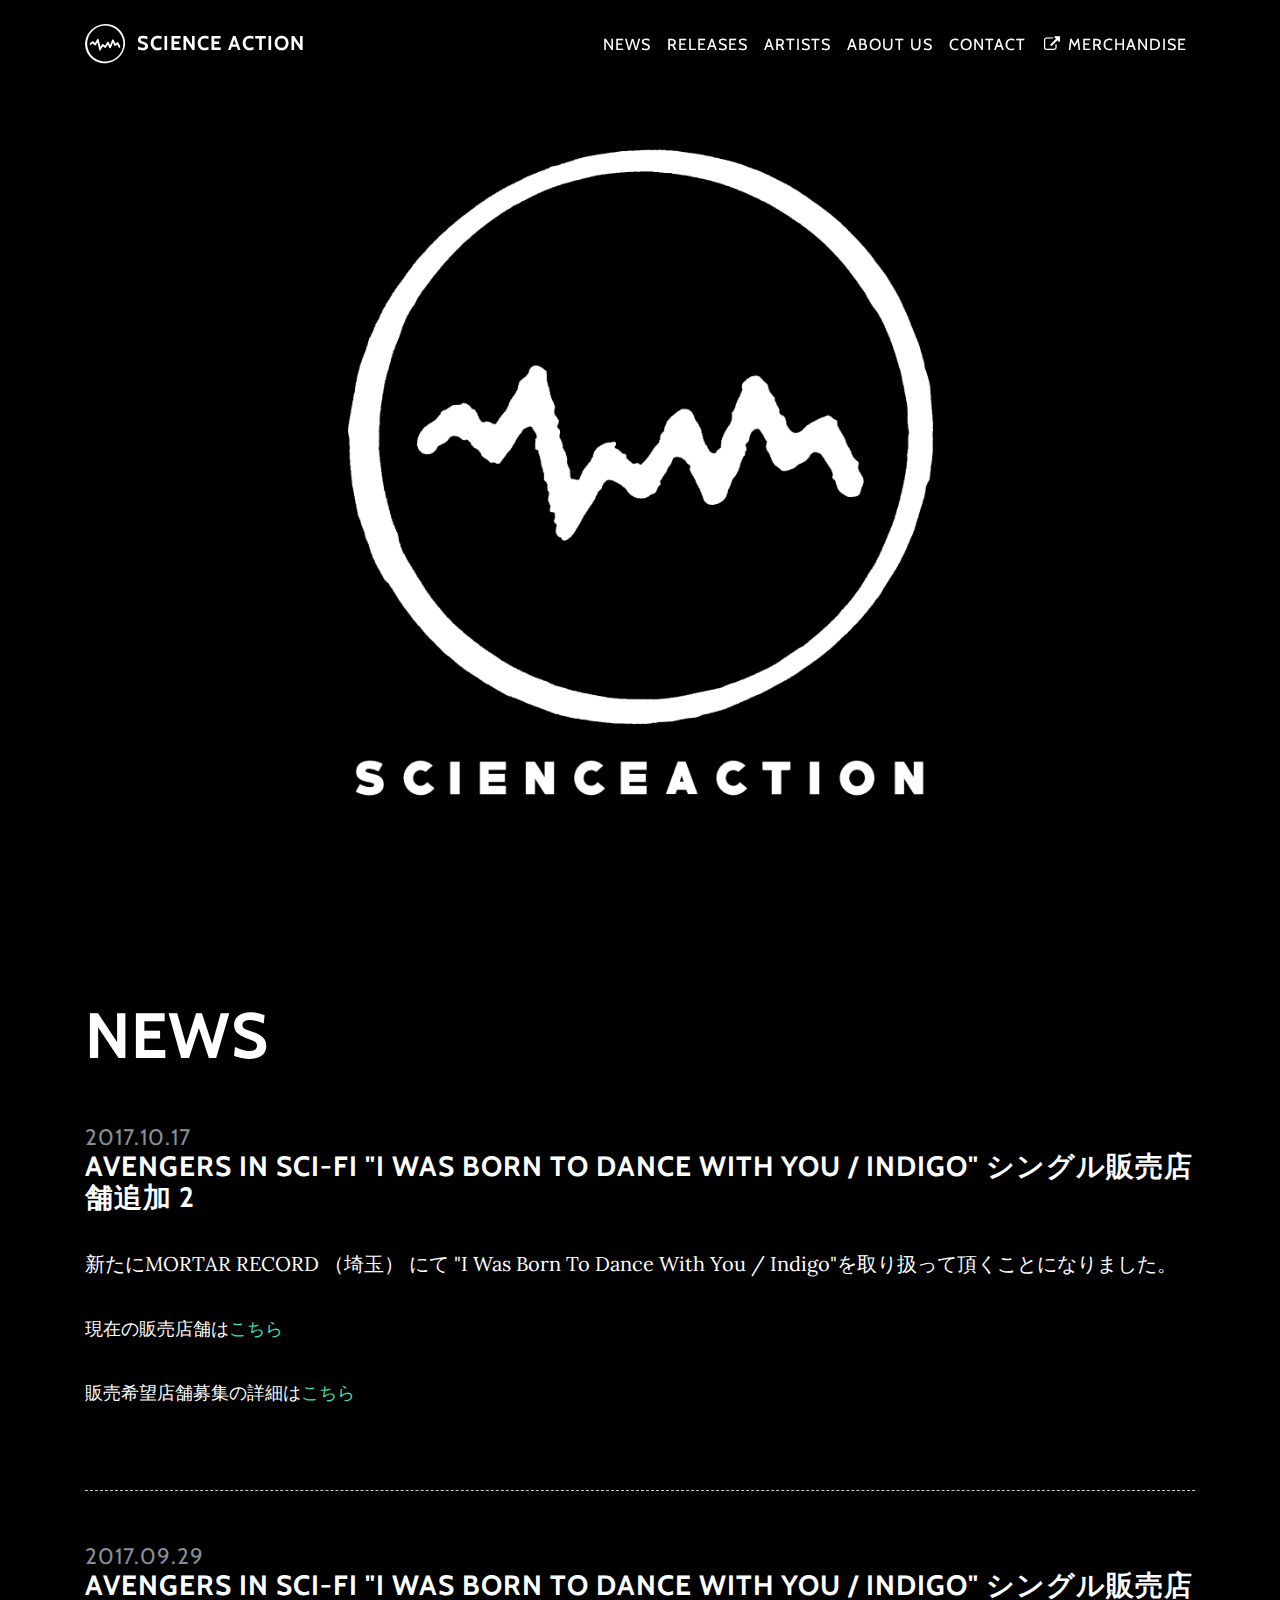
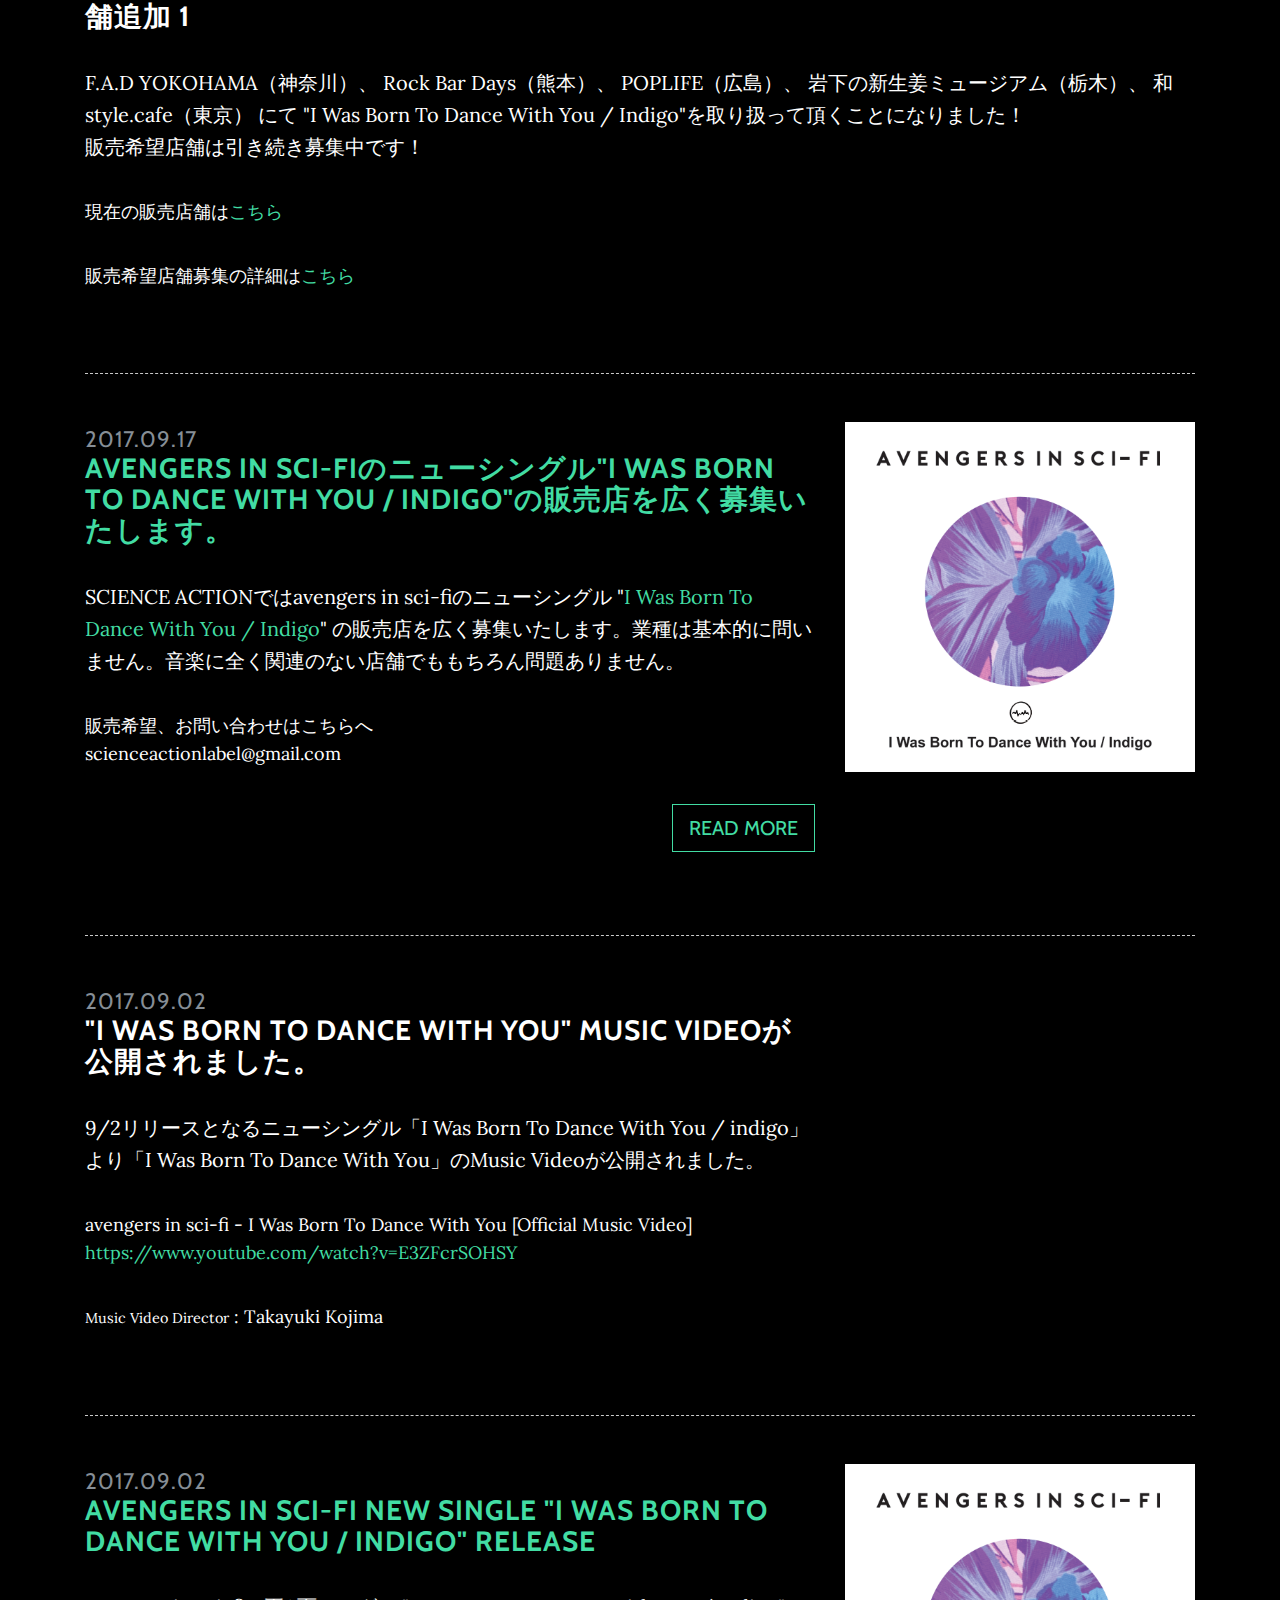
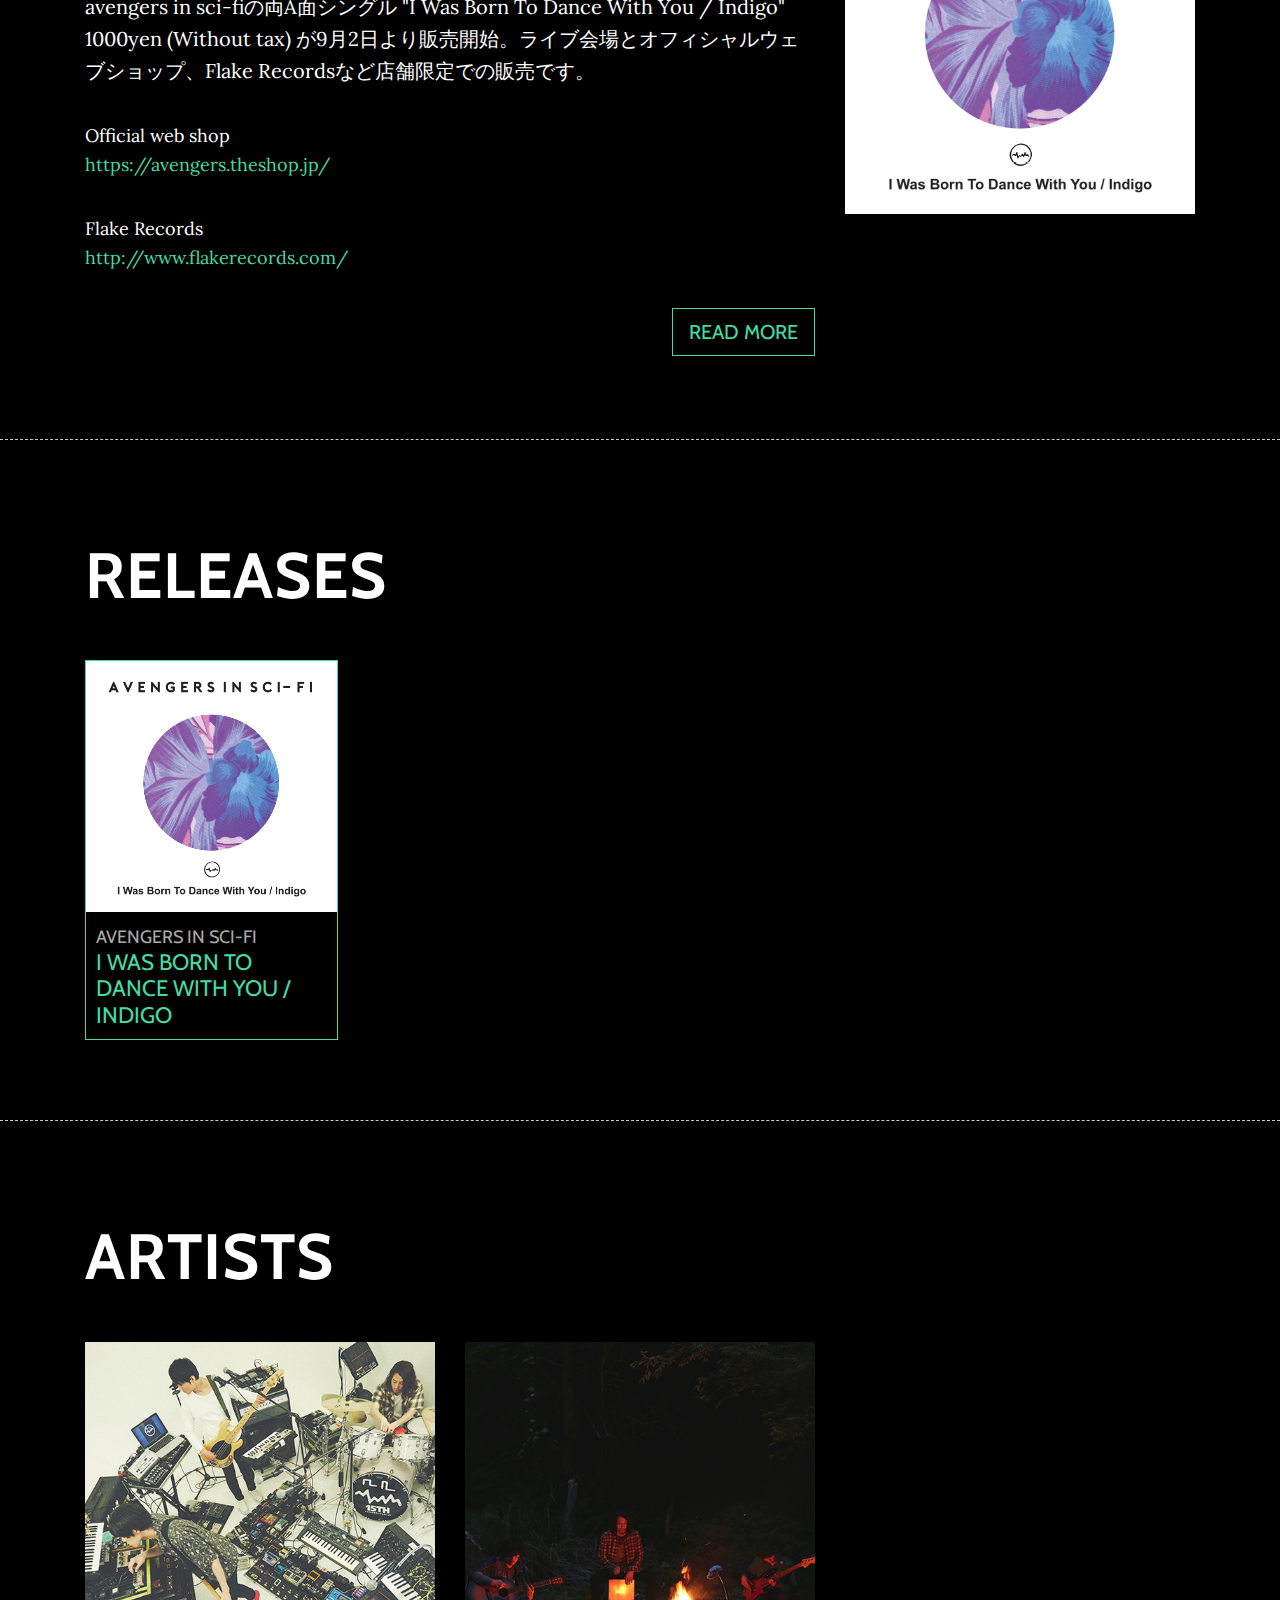
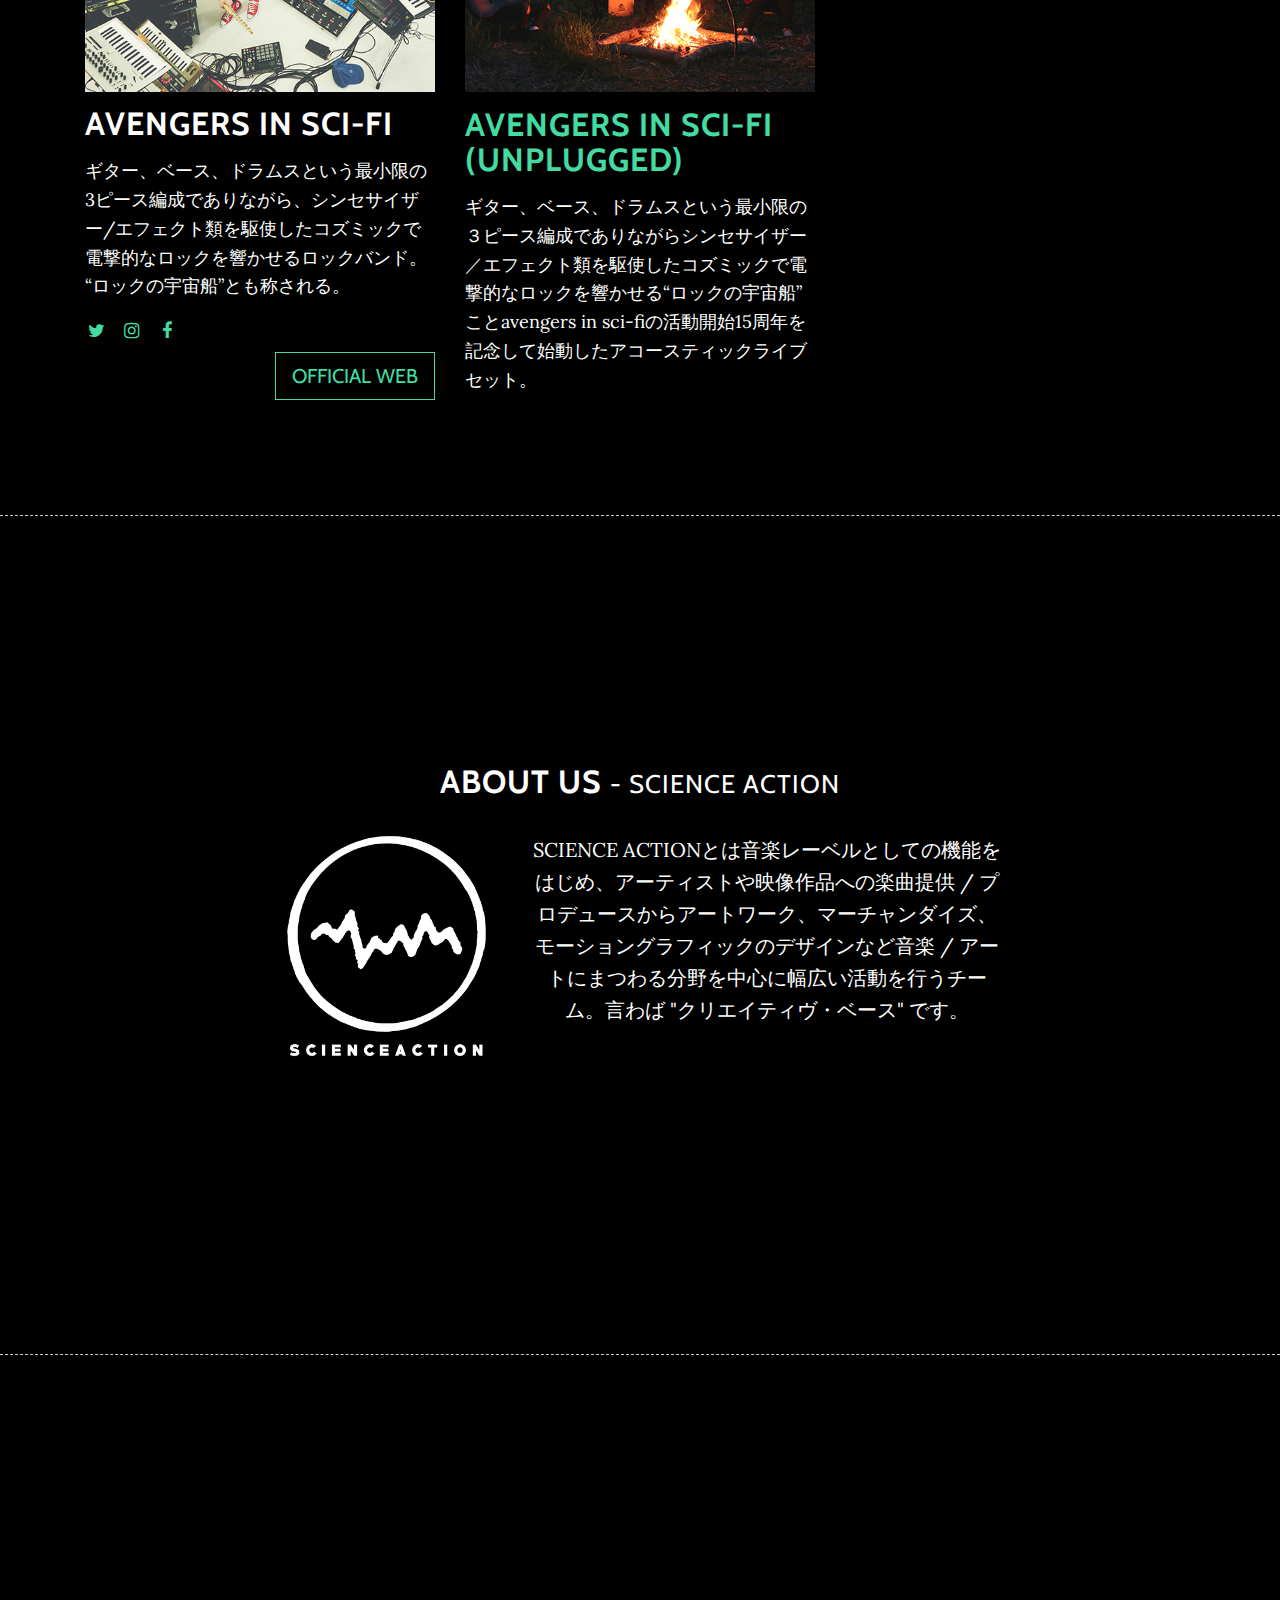
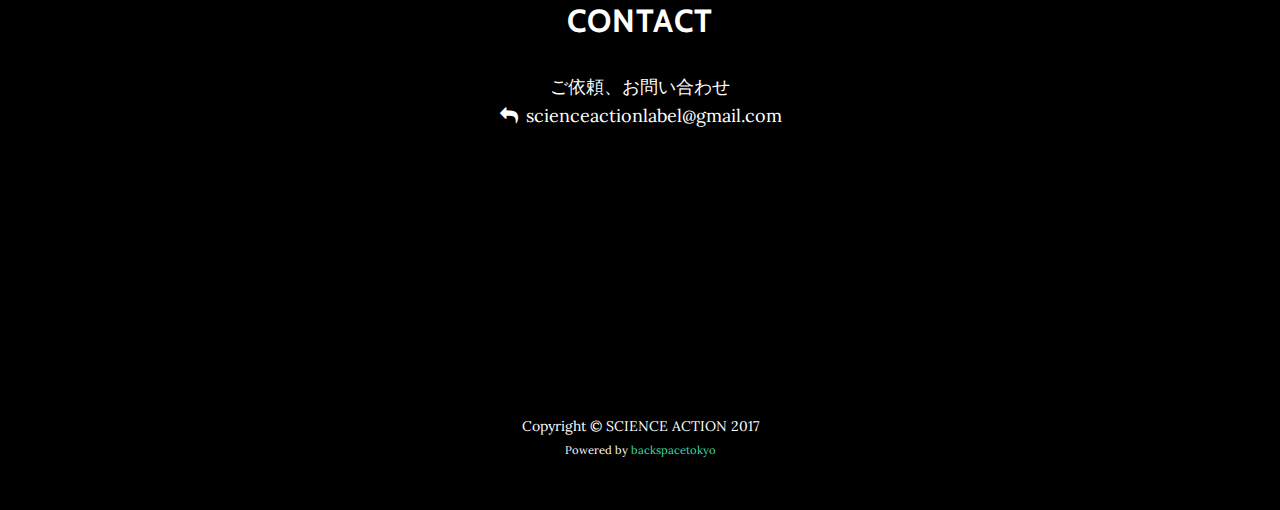
==== commit dc3740ba: "." ====
--- a/index.html
+++ b/index.html
@@ -85,129 +85,113 @@
   <h2 class="headaer-ca-category">News</h2>
 
 
-  <!-- section ==================== -->
-  <div class="row featurette">
-    <!-- title + text -->
-
-    <div class="col-md-12">
-      <h3 class="featurette-heading">
-          <small class="text-muted">2017.10.17</small><br>
-          avengers in sci-fi "I Was Born To Dance With You / Indigo" シングル販売店舗追加 2
-      </h3>
-
-      <p class="lead">新たにMORTAR RECORD （埼玉）
-にて "I Was Born To Dance With You / Indigo"を取り扱って頂くことになりました。</p>
-
-	<p>現在の販売店舗は<a href="releases/avengers_i_was_born.html">こちら</a></p>
-
-	<p>販売希望店舗募集の詳細は<a href="news/20170917_we_want_you.html">こちら</a></p>
-	</div>
-  </div>
-  <hr class="featurette-divider">
-
-
-    <div class="col-md-12">
-      <h3 class="featurette-heading">
-          <small class="text-muted">2017.09.29</small><br>
-          avengers in sci-fi "I Was Born To Dance With You / Indigo" シングル販売店舗追加 1
-      </h3>
-
-      <p class="lead">F.A.D YOKOHAMA（神奈川）、 Rock Bar Days（熊本）、 POPLIFE（広島）、 岩下の新生姜ミュージアム（栃木）、 和style.cafe（東京） にて "I Was Born To Dance With You / Indigo"を取り扱って頂くことになりました！<br />
-販売希望店舗は引き続き募集中です！</p>
-
-	<p>現在の販売店舗は<a href="releases/avengers_i_was_born.html">こちら</a></p>
-
-	<p>販売希望店舗募集の詳細は<a href="news/20170917_we_want_you.html">こちら</a></p>
-	</div>
-  </div>
-  <hr class="featurette-divider">
-
-  <div class="row featurette">
-    <!-- title + text -->
-    <div class="col-md-8">
-      <h3 class="featurette-heading">
-        <a href="news/20170917_we_want_you.html">
-          <small class="text-muted">2017.09.17</small><br>
-          avengers in sci-fiのニューシングル"I Was Born To Dance With You / Indigo"の販売店を広く募集いたします。
-        </a>
-      </h3>
-
-      <p class="lead">SCIENCE ACTIONではavengers in sci-fiのニューシングル "<a href="./releases/avengers_i_was_born.html">I Was Born To Dance With You / Indigo</a>" の販売店を広く募集いたします。業種は基本的に問いません。音楽に全く関連のない店舗でももちろん問題ありません。</p>
-
-      <p>販売希望、お問い合わせはこちらへ<br>
-      scienceactionlabel@gmail.com</p>
-
-      <p class="text-right"><a href="news/20170917_we_want_you.html" class="btn btn-default btn-lg"><span>Read more</span></a></p>
-    </div>
-
-    <!-- image -->
-    <div class="col-md-4">
-      <a href="news/20170917_we_want_you.html"><img class="featurette-image img-fluid mx-auto" src="assets/img/avengers-i_wanna-500x500.png" alt="avengers in sci-fi NEW Single I WAS BORN TO DANCE WITH YOU / INDIGO RELEASE" width="100%"></a>
-    </div>
-  </div>
-  <hr class="featurette-divider">
-
-
-
-
-  <div class="row featurette">
-
-    <!-- title + text -->
-    <div class="col-md-8">
-      <h3 class="featurette-heading">
-        
-          <small class="text-muted">2017.09.02</small><br>
-          "I Was Born To Dance With You" Music Videoが公開されました。
-        
-      </h3>
-
-      <p class="lead">9/2リリースとなるニューシングル「I Was Born To Dance With You / indigo」より「I Was Born To Dance With You」のMusic Videoが公開されました。</p>
-    <p>
-    avengers in sci-fi - I Was Born To Dance With You [Official Music Video]<br>
-    <a href="https://www.youtube.com/watch?v=E3ZFcrSOHSY">https://www.youtube.com/watch?v=E3ZFcrSOHSY</a>
-    </p>
-    <p><small>Music Video Director</small> : Takayuki Kojima</p>
-    </div>
-
-    <!-- image -->
-    <div class="col-md-4 movie">
-    <iframe width="560" height="315" src="https://www.youtube.com/embed/E3ZFcrSOHSY" frameborder="0" allowfullscreen></iframe>
-    </div>
-  </div>
-  <hr class="featurette-divider">
-
-
-
-	
-	
-  <div class="row featurette">
-    <!-- title + text -->
-    <div class="col-md-8">
-      <h3 class="featurette-heading">
-        <a href="news/20170902_i_was_born.html">
-          <small class="text-muted">2017.09.02</small><br>
-          avengers in sci-fi NEW Single "I Was Born to Dance With You / Indigo" Release
-        </a>
-      </h3>
-
-      <p class="lead">avengers in sci-fiの両A面シングル 
-"I Was Born To Dance With You / Indigo" 1000yen (Without tax) が9月2日より販売開始。ライブ会場とオフィシャルウェブショップ、Flake Recordsなど店舗限定での販売です。</p>
-
-<p>Official web shop<br>
-<a href="https://avengers.theshop.jp/">https://avengers.theshop.jp/</a></p>
-
-<p>Flake Records<br>
-<a href="http://www.flakerecords.com/">http://www.flakerecords.com/</a></p>
-      <p class="text-right"><a href="news/20170902_i_was_born.html" class="btn btn-default btn-lg"><span>Read more</span></a></p>
-    </div>
-
-    <!-- image -->
-    <div class="col-md-4">
-      <a href="news/20170902_i_was_born.html"><img class="featurette-image img-fluid mx-auto" src="assets/img/avengers-i_wanna-500x500.png" alt="avengers in sci-fi NEW Single I WAS BORN TO DANCE WITH YOU / INDIGO RELEASE" width="100%"></a>
-    </div>
-  </div>
-  <!-- hr class="featurette-divider" -->
-  <!-- ☆.。.:*・゜=================== -->
+<!-- section ==================== -->
+<div class="row featurette">
+  <!-- title + text -->
+  <div class="col-md-12">
+  <h3 class="featurette-heading">
+  <small class="text-muted">2017.10.17</small><br>
+  avengers in sci-fi "I Was Born To Dance With You / Indigo" シングル販売店舗追加 2
+  </h3>
+  <p class="lead">新たにMORTAR RECORD （埼玉）
+  にて "I Was Born To Dance With You / Indigo"を取り扱って頂くことになりました。</p>
+  <p>現在の販売店舗は<a href="releases/avengers_i_was_born.html">こちら</a></p>
+  <p>販売希望店舗募集の詳細は<a href="news/20170917_we_want_you.html">こちら</a></p>
+  </div>
+</div>
+<hr class="featurette-divider">
+
+
+<div class="row featurette">
+  <!-- title + text -->
+  <div class="col-md-12">
+  <h3 class="featurette-heading">
+  <small class="text-muted">2017.09.29</small><br>
+  avengers in sci-fi "I Was Born To Dance With You / Indigo" シングル販売店舗追加 1
+  </h3>
+  <p class="lead">F.A.D YOKOHAMA（神奈川）、 Rock Bar Days（熊本）、 POPLIFE（広島）、 岩下の新生姜ミュージアム（栃木）、 和style.cafe（東京） にて "I Was Born To Dance With You / Indigo"を取り扱って頂くことになりました！<br />
+  販売希望店舗は引き続き募集中です！</p>
+  <p>現在の販売店舗は<a href="releases/avengers_i_was_born.html">こちら</a></p>
+  <p>販売希望店舗募集の詳細は<a href="news/20170917_we_want_you.html">こちら</a></p>
+  </div>
+</div>
+<hr class="featurette-divider">
+
+
+<div class="row featurette">
+  <!-- title + text -->
+  <div class="col-md-8">
+  <h3 class="featurette-heading">
+  <a href="news/20170917_we_want_you.html">
+    <small class="text-muted">2017.09.17</small><br>
+    avengers in sci-fiのニューシングル"I Was Born To Dance With You / Indigo"の販売店を広く募集いたします。
+  </a>
+  </h3>
+
+  <p class="lead">SCIENCE ACTIONではavengers in sci-fiのニューシングル "<a href="./releases/avengers_i_was_born.html">I Was Born To Dance With You / Indigo</a>" の販売店を広く募集いたします。業種は基本的に問いません。音楽に全く関連のない店舗でももちろん問題ありません。</p>
+
+  <p>販売希望、お問い合わせはこちらへ<br>
+  scienceactionlabel@gmail.com</p>
+
+  <p class="text-right"><a href="news/20170917_we_want_you.html" class="btn btn-default btn-lg"><span>Read more</span></a></p>
+  </div>
+  <!-- image -->
+  <div class="col-md-4">
+  <a href="news/20170917_we_want_you.html"><img class="featurette-image img-fluid mx-auto" src="assets/img/avengers-i_wanna-500x500.png" alt="avengers in sci-fi NEW Single I WAS BORN TO DANCE WITH YOU / INDIGO RELEASE" width="100%"></a>
+  </div>
+</div>
+<hr class="featurette-divider">
+
+
+
+
+<div class="row featurette">
+  <!-- title + text -->
+  <div class="col-md-8">
+  <h3 class="featurette-heading">
+  <small class="text-muted">2017.09.02</small><br>
+  "I Was Born To Dance With You" Music Videoが公開されました。
+  </h3>
+  <p class="lead">9/2リリースとなるニューシングル「I Was Born To Dance With You / indigo」より「I Was Born To Dance With You」のMusic Videoが公開されました。</p>
+  <p>
+  avengers in sci-fi - I Was Born To Dance With You [Official Music Video]<br>
+  <a href="https://www.youtube.com/watch?v=E3ZFcrSOHSY">https://www.youtube.com/watch?v=E3ZFcrSOHSY</a>
+  </p>
+  <p><small>Music Video Director</small> : Takayuki Kojima</p>
+  </div>
+  <!-- image -->
+  <div class="col-md-4 movie">
+  <iframe width="560" height="315" src="https://www.youtube.com/embed/E3ZFcrSOHSY" frameborder="0" allowfullscreen></iframe>
+  </div>
+</div>
+<hr class="featurette-divider">
+
+
+<div class="row featurette">
+  <!-- title + text -->
+  <div class="col-md-8">
+  <h3 class="featurette-heading">
+  <a href="news/20170902_i_was_born.html">
+  <small class="text-muted">2017.09.02</small><br>
+  avengers in sci-fi NEW Single "I Was Born to Dance With You / Indigo" Release
+  </a>
+  </h3>
+  <p class="lead">avengers in sci-fiの両A面シングル 
+  "I Was Born To Dance With You / Indigo" 1000yen (Without tax) が9月2日より販売開始。ライブ会場とオフィシャルウェブショップ、Flake Recordsなど店舗限定での販売です。</p>
+  <p>Official web shop<br>
+  <a href="https://avengers.theshop.jp/">https://avengers.theshop.jp/</a></p>
+  <p>Flake Records<br>
+  <a href="http://www.flakerecords.com/">http://www.flakerecords.com/</a></p>
+  <p class="text-right"><a href="news/20170902_i_was_born.html" class="btn btn-default btn-lg"><span>Read more</span></a></p>
+  </div>
+
+  <!-- image -->
+  <div class="col-md-4">
+  <a href="news/20170902_i_was_born.html"><img class="featurette-image img-fluid mx-auto" src="assets/img/avengers-i_wanna-500x500.png" alt="avengers in sci-fi NEW Single I WAS BORN TO DANCE WITH YOU / INDIGO RELEASE" width="100%"></a>
+  </div>
+</div>
+
+<!-- ☆.。.:*・゜=================== -->
 </section><!-- /.container -->
 <!-- ･゜･*:.｡..:*･'｡. .｡.:*･゜･* -->
 
@@ -226,21 +210,20 @@
 <section id="releases" class="container">
 
 <h2 class="headaer-ca-category">Releases</h2>
-  <div class="row releases">
-
-    <div class="col-lg-3 release">
-      <p>
-        <a href="releases/avengers_i_was_born.html">
-        <img class="featurette-image img-fluid mx-auto" src="assets/img/avengers-i_wanna-500x500.png" alt="avengers in sci-fi I Was Born to Dance With You / Indigo" width="100%">
-        <span class="text">
-          <small>avengers in sci-fi</small><br>
-          I Was Born to Dance With You / Indigo
-        </span>
-        </a>
-      </p>
-    </div><!-- /.col-lg-4 -->
-
-  </div><!-- /.row -->
+<div class="row releases">
+
+<div class="col-lg-3 release">
+  <p>
+  <a href="releases/avengers_i_was_born.html">
+  <img class="featurette-image img-fluid mx-auto" src="assets/img/avengers-i_wanna-500x500.png" alt="avengers in sci-fi I Was Born to Dance With You / Indigo" width="100%">
+  <span class="text">
+  <small>avengers in sci-fi</small><br>
+  I Was Born to Dance With You / Indigo
+  </span>
+  </a>
+  </p>
+</div><!-- /.col-lg-4 -->
+</div><!-- /.row -->
   
 </section>
 <!-- ･゜･*:.｡..:*･'｡. .｡.:*･゜･* -->
@@ -258,36 +241,33 @@
 <section id="artists" class="container">
 <h2 class="headaer-ca-category">Artists</h2>
 
-  <!-- Three columns of text below the carousel -->
-  <div class="row">
-
-    <div class="col-lg-4 artist">
-      <h2>
-        <a href="http://avengers.jp/">
-        <img src="assets/img/upload/thumb-avengers.png" alt="avengers in sci-fi" width="100%">
-        avengers in sci-fi
-        </a>
-      </h2>
-      <p>ギター、ベース、ドラムスという最小限の3ピース編成でありながら、シンセサイザー/エフェクト類を駆使したコズミックで電撃的なロックを響かせるロックバンド。“ロックの宇宙船”とも称される。</p>
-	<p class="artist-sns">
-		<a href="https://twitter.com/avengers_info"><i class="fa fa-twitter fa-fw"></i></a>
-		<a href="https://www.instagram.com/avengers_in_sci_fi/"><i class="fa fa-instagram fa-fw"></i></a>
-		<a href="https://www.facebook.com/avengers.japan/"><i class="fa fa-facebook fa-fw"></i></a>
-	</p>
-      <p class="text-right"><a href="http://avengers.jp/" class="btn btn-default btn-lg"><span>Official Web</span></a></p>
-    </div><!-- /.col-lg-4 -->
-
-    <div class="col-lg-4 artist">
-      <h2>
-        <a href="http://avengers.jp/">
-        <img src="assets/img/upload/thumb-avengers-unplugged.png" alt="avengers in sci-fi UNPLUGGED" width="100%">
-        avengers in sci-fi (UNPLUGGED)
-        </a>
-      </h2>
-
-      <p>ギター、ベース、ドラムスという最小限の３ピース編成でありながらシンセサイザー／エフェクト類を駆使したコズミックで電撃的なロックを響かせる“ロックの宇宙船”ことavengers in sci-fiの活動開始15周年を記念して始動したアコースティックライブセット。</p>
-    </div><!-- /.col-lg-4 -->
-  </div><!-- /.row -->
+<!-- Three columns of text below the carousel -->
+<div class="row">
+
+<div class="col-lg-4 artist">
+  <h2>
+  <img src="assets/img/upload/thumb-avengers.png" alt="avengers in sci-fi" width="100%">
+  avengers in sci-fi</a>
+  </h2>
+  <p>ギター、ベース、ドラムスという最小限の3ピース編成でありながら、シンセサイザー/エフェクト類を駆使したコズミックで電撃的なロックを響かせるロックバンド。“ロックの宇宙船”とも称される。</p>
+  <p class="artist-sns">
+  <a href="https://twitter.com/avengers_info"><i class="fa fa-twitter fa-fw"></i></a>
+  <a href="https://www.instagram.com/avengers_in_sci_fi/"><i class="fa fa-instagram fa-fw"></i></a>
+  <a href="https://www.facebook.com/avengers.japan/"><i class="fa fa-facebook fa-fw"></i></a>
+  </p>
+  <p class="text-right"><a href="http://avengers.jp/" class="btn btn-default btn-lg"><span>Official Web</span></a></p>
+</div><!-- /.col-lg-4 -->
+
+<div class="col-lg-4 artist">
+  <h2>
+  <a href="http://avengers.jp/">
+  <img src="assets/img/upload/thumb-avengers-unplugged.png" alt="avengers in sci-fi UNPLUGGED" width="100%">
+  avengers in sci-fi (UNPLUGGED)
+  </a>
+  </h2>
+  <p>ギター、ベース、ドラムスという最小限の３ピース編成でありながらシンセサイザー／エフェクト類を駆使したコズミックで電撃的なロックを響かせる“ロックの宇宙船”ことavengers in sci-fiの活動開始15周年を記念して始動したアコースティックライブセット。</p>
+</div><!-- /.col-lg-4 -->
+</div><!-- /.row -->
 
 
 </section><!-- /.container -->
@@ -308,18 +288,18 @@
 <div class="col-lg-8 mx-auto">
 <h2>About us  <small> - SCIENCE ACTION</small></h2>
 
-  <div class="row featurette">
-    <!-- image -->
-    <div class="col-md-4" style="margin-bottom:3rem">
-      <img class="featurette-image img-fluid mx-auto" src="assets/img/logo-ca-1500x1500-white.png" alt="SCIENCE ACTION" width="100%">
-    </div>
-
-    <!-- title + text -->
-    <div class="col-md-8">
-      <p class="lead">SCIENCE ACTIONとは音楽レーベルとしての機能をはじめ、アーティストや映像作品への楽曲提供 / プロデュースからアートワーク、マーチャンダイズ、モーショングラフィックのデザインなど音楽 / アートにまつわる分野を中心に幅広い活動を行うチーム。言わば "クリエイティヴ・ベース" です。</p>
-    </div>
-
-  </div>
+<div class="row featurette">
+  <!-- image -->
+  <div class="col-md-4" style="margin-bottom:3rem">
+  <img class="featurette-image img-fluid mx-auto" src="assets/img/logo-ca-1500x1500-white.png" alt="SCIENCE ACTION" width="100%">
+  </div>
+
+  <!-- title + text -->
+  <div class="col-md-8">
+  <p class="lead">SCIENCE ACTIONとは音楽レーベルとしての機能をはじめ、アーティストや映像作品への楽曲提供 / プロデュースからアートワーク、マーチャンダイズ、モーショングラフィックのデザインなど音楽 / アートにまつわる分野を中心に幅広い活動を行うチーム。言わば "クリエイティヴ・ベース" です。</p>
+  </div>
+</div>
+
 </div>
 </div>
 </div>
